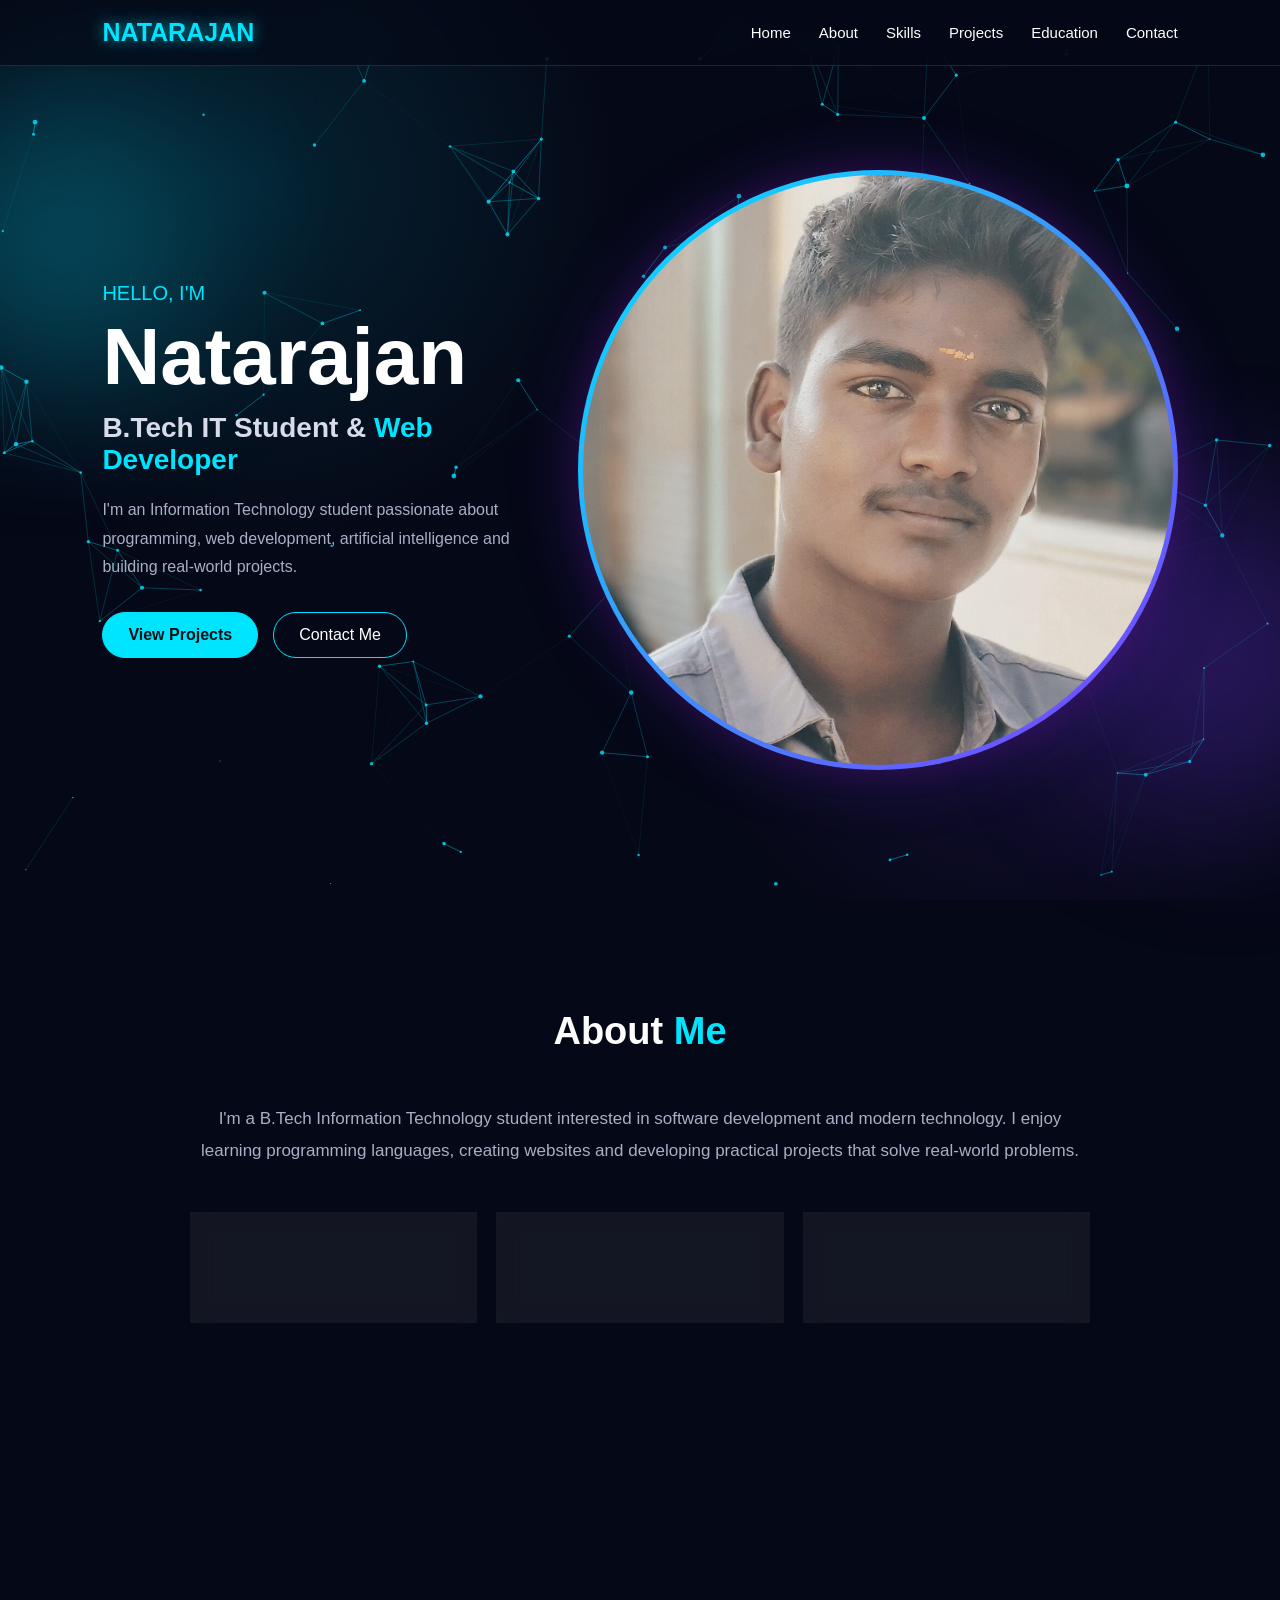
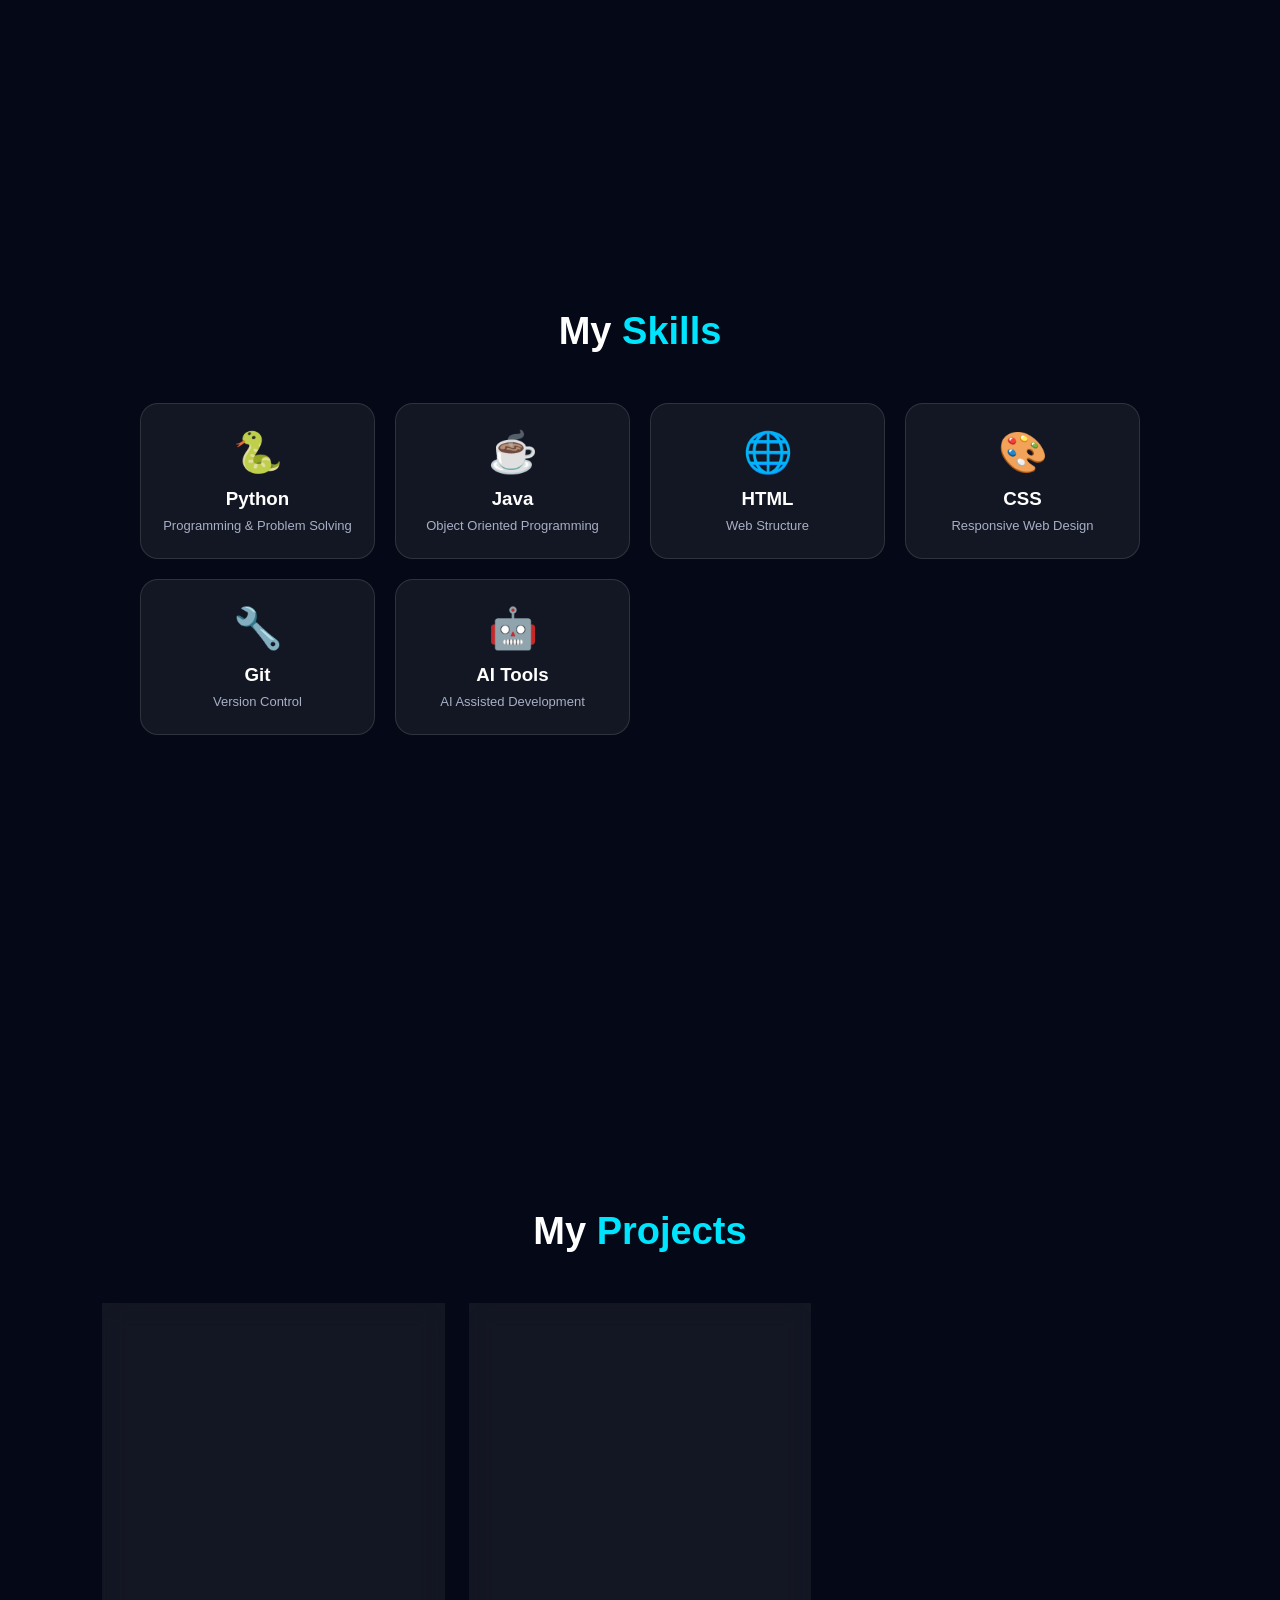
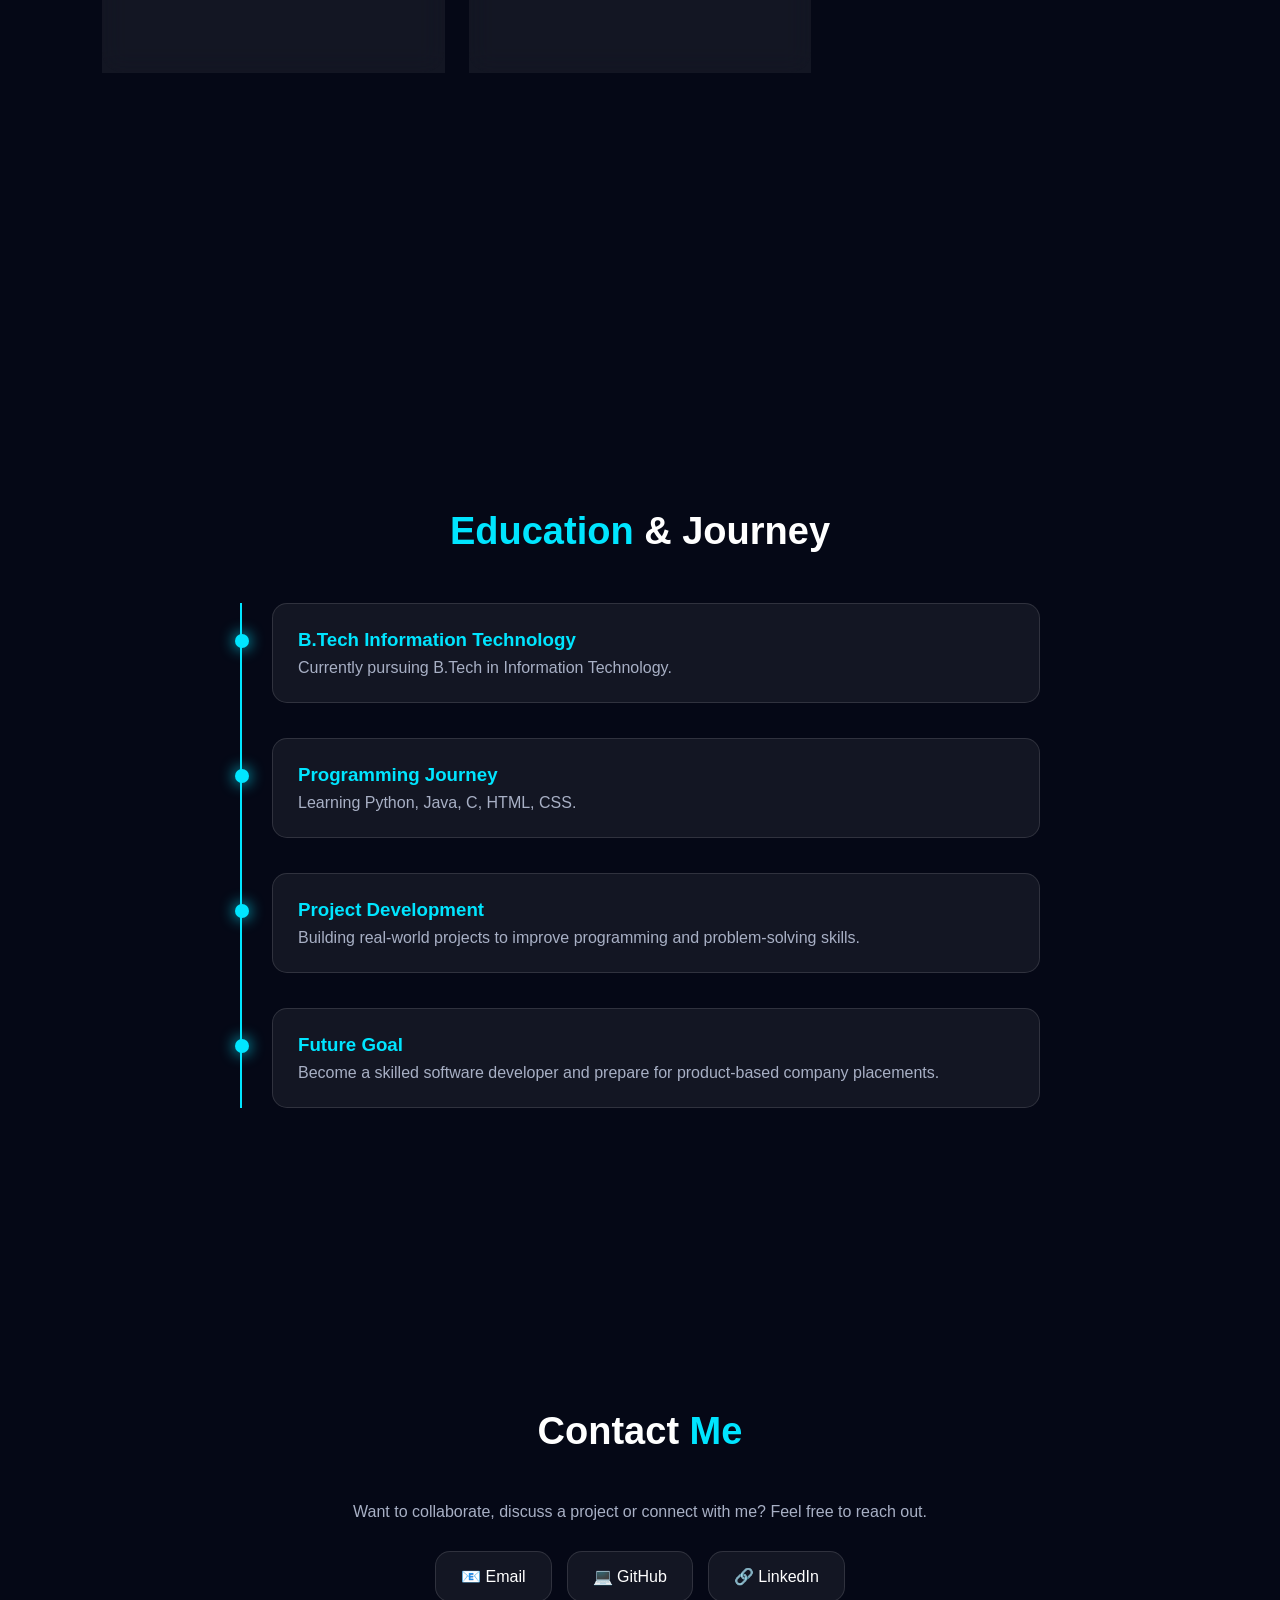
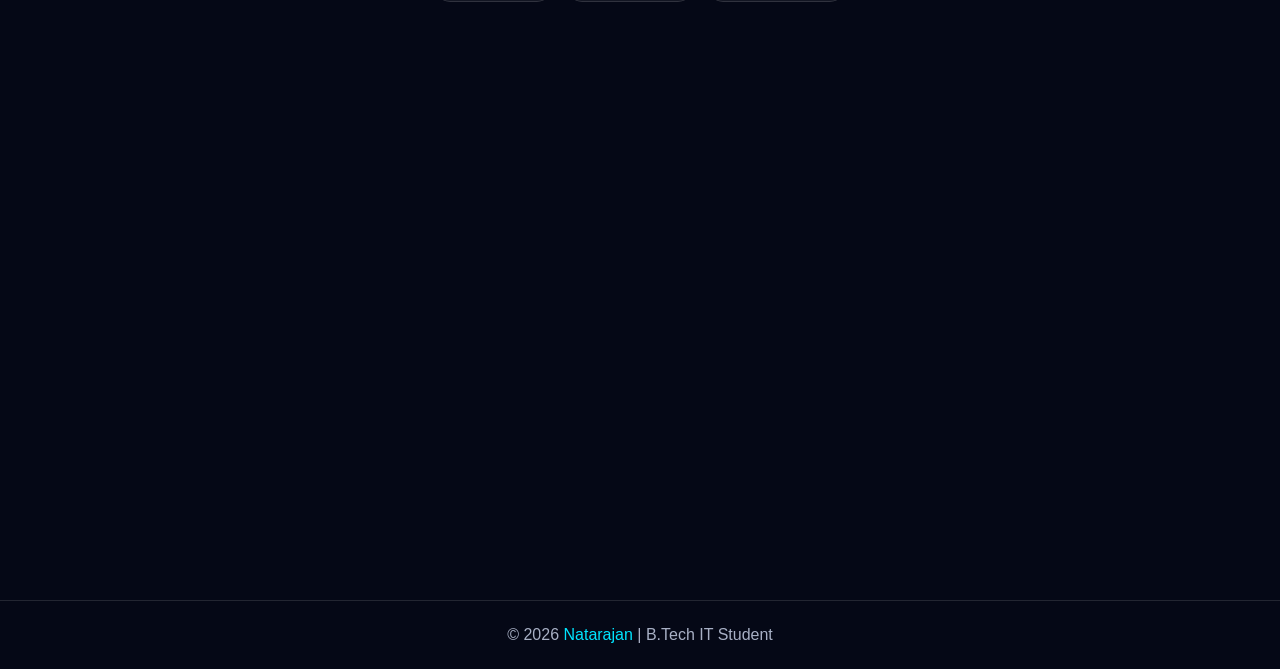
==== index.html @ f9a051a5 "hii" ====
<!DOCTYPE html>
<html lang="en">

<head>
    <meta charset="UTF-8">
    <meta name="viewport" content="width=device-width, initial-scale=1.0">

    <title>Natarajan.com</title>

    <link rel="stylesheet" href="style.css">
    <link rel="icon" href="a9a8f030-7fb7-4c16-b424-d0a91e90a7a4.png">
    
    <audio id="music" loop>
        <source src="jailer_flute_bgm.mp3" type="audio/mpeg">
    </audio>
</head>

<body>

    <!-- Animated Background -->
    <canvas id="particles"></canvas>

    <div class="orb orb1"></div>
    <div class="orb orb2"></div>

    <!-- ================= NAVBAR ================= -->

    <header>

        <nav>

            <div class="logo">
                NATARAJAN
            </div>

            <div class="menu-btn" id="menuBtn">
                ☰
            </div>

            <ul class="nav-links" id="navLinks">

                <li>
                    <a href="#home">Home</a>
                </li>

                <li>
                    <a href="#about">About</a>
                </li>

                <li>
                    <a href="#skills">Skills</a>
                </li>

                <li>
                    <a href="#projects">Projects</a>
                </li>

                <li>
                    <a href="#education">Education</a>
                </li>

                <li>
                    <a href="#contact">Contact</a>
                </li>

            </ul>

        </nav>

    </header>


    <!-- ================= HOME ================= -->

    <section id="home">

        <div class="hero">

            <div class="hero-text reveal">

                <p class="welcome">
                    HELLO, I'M
                </p>

                <h1>
                    Natarajan
                </h1>

                <h2>
                    B.Tech IT Student &
                    <span id="typing"></span>
                </h2>

                <p class="description">

                    I'm an Information Technology student passionate
                    about programming, web development, artificial
                    intelligence and building real-world projects.

                </p>

                <div class="buttons">

                    <a href="#projects" class="btn primary">
                        View Projects
                    </a>

                    <a href="#contact" class="btn">
                        Contact Me
                    </a>

                </div>

            </div>


            <!-- PROFILE -->

            <div class="profile-box reveal">

                <div class="profile">

                    <div class="profile-inner">

                        <img
                            src="IMG_20251004_205657.jpg.jpeg"
                            alt="Natarajan"
                        >

                    </div>

                </div>

            </div>

        </div>

    </section>


    <!-- ================= ABOUT ================= -->

    <section id="about">

        <h2 class="section-title reveal">
            About <span>Me</span>
        </h2>

        <div class="about reveal">

            <p>

                I'm a B.Tech Information Technology student interested
                in software development and modern technology. I enjoy
                learning programming languages, creating websites and
                developing practical projects that solve real-world
                problems.

            </p>


            <div class="stats">

                <div class="stat">

                    <h3>5+</h3>

                    <p>
                        Projects & Ideas
                    </p>

                </div>


                <div class="stat">

                    <h3>5+</h3>

                    <p>
                        Technologies
                    </p>

                </div>


                <div class="stat">

                    <h3>∞</h3>

                    <p>
                        Learning Mindset
                    </p>

                </div>

            </div>

        </div>

    </section>


    <!-- ================= SKILLS ================= -->

    <section id="skills">

        <h2 class="section-title reveal">
            My <span>Skills</span>
        </h2>


        <div class="skills-grid">


            <div class="skill reveal">

                <div class="skill-icon">
                    🐍
                </div>

                <h3>
                    Python
                </h3>

                <p>
                    Programming & Problem Solving
                </p>

            </div>


            <div class="skill reveal">

                <div class="skill-icon">
                    ☕
                </div>

                <h3>
                    Java
                </h3>

                <p>
                    Object Oriented Programming
                </p>

            </div>


            <div class="skill reveal">

                <div class="skill-icon">
                    🌐
                </div>

                <h3>
                    HTML
                </h3>

                <p>
                    Web Structure
                </p>

            </div>


            <div class="skill reveal">

                <div class="skill-icon">
                    🎨
                </div>

                <h3>
                    CSS
                </h3>

                <p>
                    Responsive Web Design
                </p>

            </div>

<!--
            <div class="skill reveal">

                <div class="skill-icon">
                    ⚡
                </div>

                <h3>
                    JavaScript
                </h3>

                <p>
                    Interactive Websites
                </p>

            </div>


            <div class="skill reveal">

                <div class="skill-icon">
                    🗄️
                </div>

                <h3>
                    SQL
                </h3>

                <p>
                    Database Management
                </p>

            </div>

        -->
            <div class="skill reveal">

                <div class="skill-icon">
                    🔧
                </div>

                <h3>
                    Git
                </h3>

                <p>
                    Version Control
                </p>

            </div>


            <div class="skill reveal">

                <div class="skill-icon">
                    🤖
                </div>

                <h3>
                    AI Tools
                </h3>

                <p>
                    AI Assisted Development
                </p>

            </div>

        </div>

    </section>


    <!-- ================= PROJECTS ================= -->

    <section id="projects">

        <h2 class="section-title reveal">
            My <span>Projects</span>
        </h2>


        <div class="projects-grid">


            <div class="project reveal">

                <div class="project-img">
                    💰
                </div>

                <h3>
                    Student Expense Tracker
                </h3>

                <p>

                    A web application that helps students record,
                    manage and analyze their daily expenses.

                </p>

                <a href="https://natarajan211.github.io/studentexpance/">
                    View Project →
                </a>

            </div>


            <div class="project reveal">

                <div class="project-img">
                    🧭
                </div>

                <h3>
                    Career Roadmap Generator
                </h3>

                <p>

                    A career guidance website that provides students
                    with learning paths and technology roadmaps.

                </p>

                <a href="https://natarajan211.github.io/roadmap/">
                    View Project →
                </a>

            </div>


            <!--
            <div class="project reveal">

                <div class="project-img">
                    🌐
                </div>

                <h3>
                    Personal Portfolio
                </h3>

                <p>

                    A modern responsive portfolio website showcasing
                    skills, projects and achievements.

                </p>

                <a href="#">
                    View Project →
                </a>

            </div>

-->
<!--
            <div class="project reveal">

                <div class="project-img">
                    🤖
                </div>

                <h3>
                    AI Learning Assistant
                </h3>

                <p>

                    An educational assistant concept designed to help
                    students learn programming.

                </p>

                <a href="#">
                    View Project →
                </a>

            </div>

-->
<!--
            <div class="project reveal">

                <div class="project-img">
                    🎮
                </div>

                <h3>
                    Mini Game Hub
                </h3>

                <p>

                    A browser-based collection of simple games created
                    using HTML, CSS and JavaScript.

                </p>

                <a href="#">
                    View Project →
                </a>

            </div>
        -->
            <!--

            <div class="project reveal">

                <div class="project-img">
                    📊
                </div>

                <h3>
                    Data Dashboard
                </h3>

                <p>

                    An interactive dashboard for displaying useful
                    information through cards and charts.

                </p>

                <a href="#">
                    View Project →
                </a>

            </div>

        </div>
    -->
    </section>


    <!-- ================= EDUCATION ================= -->

    <section id="education">

        <h2 class="section-title reveal">
            <span>Education</span> & Journey
        </h2>


        <div class="timeline">


            <div class="timeline-item reveal">

                <h3>
                    B.Tech Information Technology
                </h3>

                <p>
                    Currently pursuing B.Tech in Information Technology.
                </p>

            </div>


            <div class="timeline-item reveal">

                <h3>
                    Programming Journey
                </h3>

                <p>

                    Learning Python, Java, C, HTML, CSS.

                </p>

            </div>


            <div class="timeline-item reveal">

                <h3>
                    Project Development
                </h3>

                <p>

                    Building real-world projects to improve
                    programming and problem-solving skills.

                </p>

            </div>


            <div class="timeline-item reveal">

                <h3>
                    Future Goal
                </h3>

                <p>

                    Become a skilled software developer and prepare
                    for product-based company placements.

                </p>

            </div>

        </div>

    </section>


    <!-- ================= CONTACT ================= -->

    <section id="contact">

        <h2 class="section-title reveal">
            Contact <span>Me</span>
        </h2>


        <div class="contact-container reveal">

            <p>

                Want to collaborate, discuss a project or connect
                with me? Feel free to reach out.

            </p>


            <div class="contact-links">

                <a
                    class="contact-link"
                    href="mailto:natarajanamsavalli318@gmail.com">

                    📧 Email

                </a>


                <a
                    class="contact-link"
                    href="https://github.com/natarajan211/natarajan211.github.io"
                    target="_blank">

                    💻 GitHub

                </a>


                <a
                    class="contact-link"
                    href="https://www.linkedin.com/in/natarajan-natarajan-3964413aa/"
                    target="_blank">

                    🔗 LinkedIn

                </a>
            </div>

        </div>

    </section>


    <!-- ================= FOOTER ================= -->

    <footer>

        © 2026
        <span>Natarajan</span>
        | B.Tech IT Student

    </footer>


    <script src="sccript.js"></script>

</body>

</html>
---- style.css ----
/* =========================================
   RESET
========================================= */

* {
    margin: 0;
    padding: 0;
    box-sizing: border-box;
    scroll-behavior: smooth;
}


:root {

    --bg: #050816;

    --card: rgba(255, 255, 255, 0.06);

    --text: #ffffff;

    --muted: #a8b0c5;

    --primary: #00e5ff;

    --secondary: #7c3cff;

    --border: rgba(255, 255, 255, 0.12);

}


/* =========================================
   BODY
========================================= */

body {

    font-family: Arial, Helvetica, sans-serif;

    background: var(--bg);

    color: var(--text);

    overflow-x: hidden;

}


/* =========================================
   ANIMATED PARTICLE BACKGROUND
========================================= */

#particles {

    position: fixed;

    inset: 0;

    width: 100%;

    height: 100%;

    z-index: -3;

    background:

        radial-gradient(
            circle at 20% 20%,
            rgba(0, 229, 255, 0.12),
            transparent 30%
        ),

        radial-gradient(
            circle at 80% 70%,
            rgba(124, 60, 255, 0.15),
            transparent 30%
        ),

        #050816;

}


/* =========================================
   GLOWING ORBS
========================================= */

.orb {

    position: fixed;

    width: 300px;

    height: 300px;

    border-radius: 50%;

    filter: blur(80px);

    opacity: 0.25;

    z-index: -2;

    animation: float 8s ease-in-out infinite alternate;

}


.orb1 {

    background: #00e5ff;

    top: 10%;

    left: -100px;

}


.orb2 {

    background: #7c3cff;

    right: -100px;

    bottom: 10%;

    animation-delay: 2s;

}


@keyframes float {

    from {

        transform:
            translate(0, 0)
            scale(1);

    }

    to {

        transform:
            translate(80px, 50px)
            scale(1.2);

    }

}


/* =========================================
   HEADER
========================================= */

header {

    position: fixed;

    top: 0;

    left: 0;

    width: 100%;

    z-index: 1000;

    padding: 18px 8%;

    backdrop-filter: blur(15px);

    background: rgba(5, 8, 22, 0.65);

    border-bottom: 1px solid var(--border);

}


nav {

    display: flex;

    justify-content: space-between;

    align-items: center;

}


.logo {

    font-size: 25px;

    font-weight: bold;

    color: var(--primary);

    text-shadow:
        0 0 15px
        rgba(0, 229, 255, 0.7);

}


.nav-links {

    display: flex;

    gap: 28px;

    list-style: none;

}


.nav-links a {

    color: white;

    text-decoration: none;

    font-size: 15px;

    transition: 0.3s;

}


.nav-links a:hover {

    color: var(--primary);

}


.menu-btn {

    display: none;

    font-size: 28px;

    cursor: pointer;

}


/* =========================================
   SECTIONS
========================================= */

section {

    min-height: 100vh;

    padding: 110px 8% 70px;

}


.section-title {

    text-align: center;

    font-size: 38px;

    margin-bottom: 50px;

}


.section-title span {

    color: var(--primary);

}


/* =========================================
   HERO
========================================= */

#home {

    display: flex;

    justify-content: center;

    align-items: center;

}


.hero {

    display: grid;

    grid-template-columns: 1.2fr 0.8fr;

    align-items: center;

    gap: 50px;

    width: 100%;

    max-width: 1200px;

}


.welcome {

    color: var(--primary);

    font-size: 20px;

    margin-bottom: 12px;

}


.hero-text h1 {

    font-size: clamp(45px, 7vw, 80px);

    line-height: 1;

    margin-bottom: 15px;

}


.hero-text h2 {

    font-size: 28px;

    color: #d7dbea;

    margin-bottom: 20px;

}


.hero-text h2 span {

    color: var(--primary);

}


.description {

    color: var(--muted);

    line-height: 1.8;

    max-width: 650px;

    margin-bottom: 30px;

}


/* =========================================
   BUTTONS
========================================= */

.buttons {

    display: flex;

    gap: 15px;

    flex-wrap: wrap;

}


.btn {

    display: inline-block;

    padding: 13px 25px;

    border-radius: 30px;

    text-decoration: none;

    color: white;

    border: 1px solid var(--primary);

    transition: 0.3s;

}


.btn.primary {

    background: var(--primary);

    color: #001014;

    font-weight: bold;

}


.btn:hover {

    transform: translateY(-4px);

    box-shadow:
        0 0 25px
        rgba(0, 229, 255, 0.4);

}


/* =========================================
   PROFILE
========================================= */

.profile-box {

    display: flex;

    justify-content: center;

}


.profile {

    width: 600px;

    height: 600px;

    border-radius: 80%;

    padding: 5px;

    background:
        linear-gradient(
            135deg,
            var(--primary),
            var(--secondary)
        );

    box-shadow:
        0 0 30px
        rgba(94, 7, 105, 0.3),

        0 0 70px
        rgba(124, 60, 255, 0.25);

    animation:
        profileFloat
        2s ease-in-out infinite;

}


.profile-inner {

    width: 100%;

    height: 100%;

    border-radius: 50%;

    background: #0b1025;

    overflow: hidden;

}


.profile-inner img {

    width: 100%;

    height: 100%;

    object-fit: cover;

}


@keyframes profileFloat {

    50% {

        transform:
            translateY(-15px);

    }

}


/* =========================================
   ABOUT
========================================= */

.about {

    max-width: 900px;

    margin: auto;

    text-align: center;

}


.about > p {

    color: var(--muted);

    line-height: 1.9;

    font-size: 17px;

}


.stats {

    margin-top: 45px;

    display: grid;

    grid-template-columns:
        repeat(3, 1fr);

    gap: 20px;

}


.stat {

    padding: 25px;

    background: var(--card);

    border: 1px solid var(--border);

    border-radius: 18px;

    backdrop-filter: blur(12px);

}


.stat h3 {

    color: var(--primary);

    font-size: 30px;

}


.stat p {

    color: var(--muted);

    font-size: 14px;

    margin-top: 8px;

}


/* =========================================
   SKILLS
========================================= */

.skills-grid {

    max-width: 1000px;

    margin: auto;

    display: grid;

    grid-template-columns:
        repeat(4, 1fr);

    gap: 20px;

}


.skill {

    padding: 25px 15px;

    text-align: center;

    background: var(--card);

    border: 1px solid var(--border);

    border-radius: 18px;

    transition: 0.3s;

}


.skill:hover {

    transform:
        translateY(-8px);

    border-color:
        var(--primary);

    box-shadow:
        0 0 25px
        rgba(0, 229, 255, 0.15);

}


.skill-icon {

    font-size: 40px;

    margin-bottom: 12px;

}


.skill h3 {

    margin-bottom: 8px;

}


.skill p {

    color: var(--muted);

    font-size: 13px;

}


/* =========================================
   PROJECTS
========================================= */

.projects-grid {

    max-width: 1100px;

    margin: auto;

    display: grid;

    grid-template-columns:
        repeat(3, 1fr);

    gap: 25px;

}


.project {

    background: var(--card);

    border: 1px solid var(--border);

    border-radius: 20px;

    padding: 25px;

    transition: 0.3s;

    backdrop-filter: blur(12px);

}


.project:hover {

    transform:
        translateY(-10px);

    border-color:
        var(--primary);

}


.project-img {

    height: 160px;

    border-radius: 14px;

    background:
        linear-gradient(
            135deg,
            rgba(0, 229, 255, 0.2),
            rgba(124, 60, 255, 0.3)
        );

    display: flex;

    justify-content: center;

    align-items: center;

    font-size: 55px;

    margin-bottom: 20px;

}


.project h3 {

    margin-bottom: 12px;

}


.project p {

    color: var(--muted);

    line-height: 1.6;

    font-size: 14px;

    margin-bottom: 18px;

}


.project a {

    color: var(--primary);

    text-decoration: none;

}


/* =========================================
   EDUCATION
========================================= */

.timeline {

    max-width: 800px;

    margin: auto;

    border-left:
        2px solid
        var(--primary);

    padding-left: 30px;

}


.timeline-item {

    margin-bottom: 35px;

    position: relative;

    padding: 25px;

    background: var(--card);

    border-radius: 15px;

    border: 1px solid var(--border);

}


.timeline-item::before {

    content: "";

    width: 14px;

    height: 14px;

    border-radius: 50%;

    background: var(--primary);

    position: absolute;

    left: -38px;

    top: 30px;

    box-shadow:
        0 0 15px
        var(--primary);

}


.timeline-item h3 {

    color: var(--primary);

}


.timeline-item p {

    color: var(--muted);

    margin-top: 8px;

}


/* =========================================
   CONTACT
========================================= */

.contact-container {

    max-width: 900px;

    margin: auto;

    text-align: center;

}


.contact-container > p {

    color: var(--muted);

    margin-bottom: 30px;

}


.contact-links {

    display: flex;

    justify-content: center;

    flex-wrap: wrap;

    gap: 15px;

}


.contact-link {

    padding: 15px 25px;

    border: 1px solid var(--border);

    border-radius: 15px;

    color: white;

    text-decoration: none;

    background: var(--card);

    transition: 0.3s;

}


.contact-link:hover {

    border-color:
        var(--primary);

    transform:
        translateY(-5px);

}


/* =========================================
   FOOTER
========================================= */

footer {

    text-align: center;

    padding: 25px;

    color: var(--muted);

    border-top:
        1px solid
        var(--border);

}


footer span {

    color: var(--primary);

}


/* =========================================
   SCROLL REVEAL
========================================= */

.reveal {

    opacity: 0;

    transform:
        translateY(40px);

    transition:
        0.8s ease;

}


.reveal.active {

    opacity: 1;

    transform:
        translateY(0);

}


/* =========================================
   MOBILE
========================================= */

@media (max-width: 900px) {

    .hero {

        grid-template-columns: 1fr;

        text-align: center;

    }


    .description {

        margin-left: auto;

        margin-right: auto;

    }


    .buttons {

        justify-content: center;

    }


    .profile-box {

        order: -1;

    }


    .skills-grid {

        grid-template-columns:
            repeat(2, 1fr);

    }


    .projects-grid {

        grid-template-columns:
            repeat(2, 1fr);

    }

}


@media (max-width: 650px) {

    header {

        padding:
            15px 6%;

    }


    .menu-btn {

        display: block;

    }


    .nav-links {

        position: absolute;

        top: 70px;

        left: 0;

        width: 100%;

        background:
            rgba(5, 8, 22, 0.95);

        flex-direction: column;

        align-items: center;

        padding: 25px;

        display: none;

    }


    .nav-links.show {

        display: flex;

    }


    section {

        padding-left: 6%;

        padding-right: 6%;

    }


    .stats {

        grid-template-columns: 1fr;

    }


    .skills-grid,
    .projects-grid {

        grid-template-columns: 1fr;

    }


    .profile {

        width: 230px;

        height: 230px;

    }


    .section-title {

        font-size: 30px;

    }

}
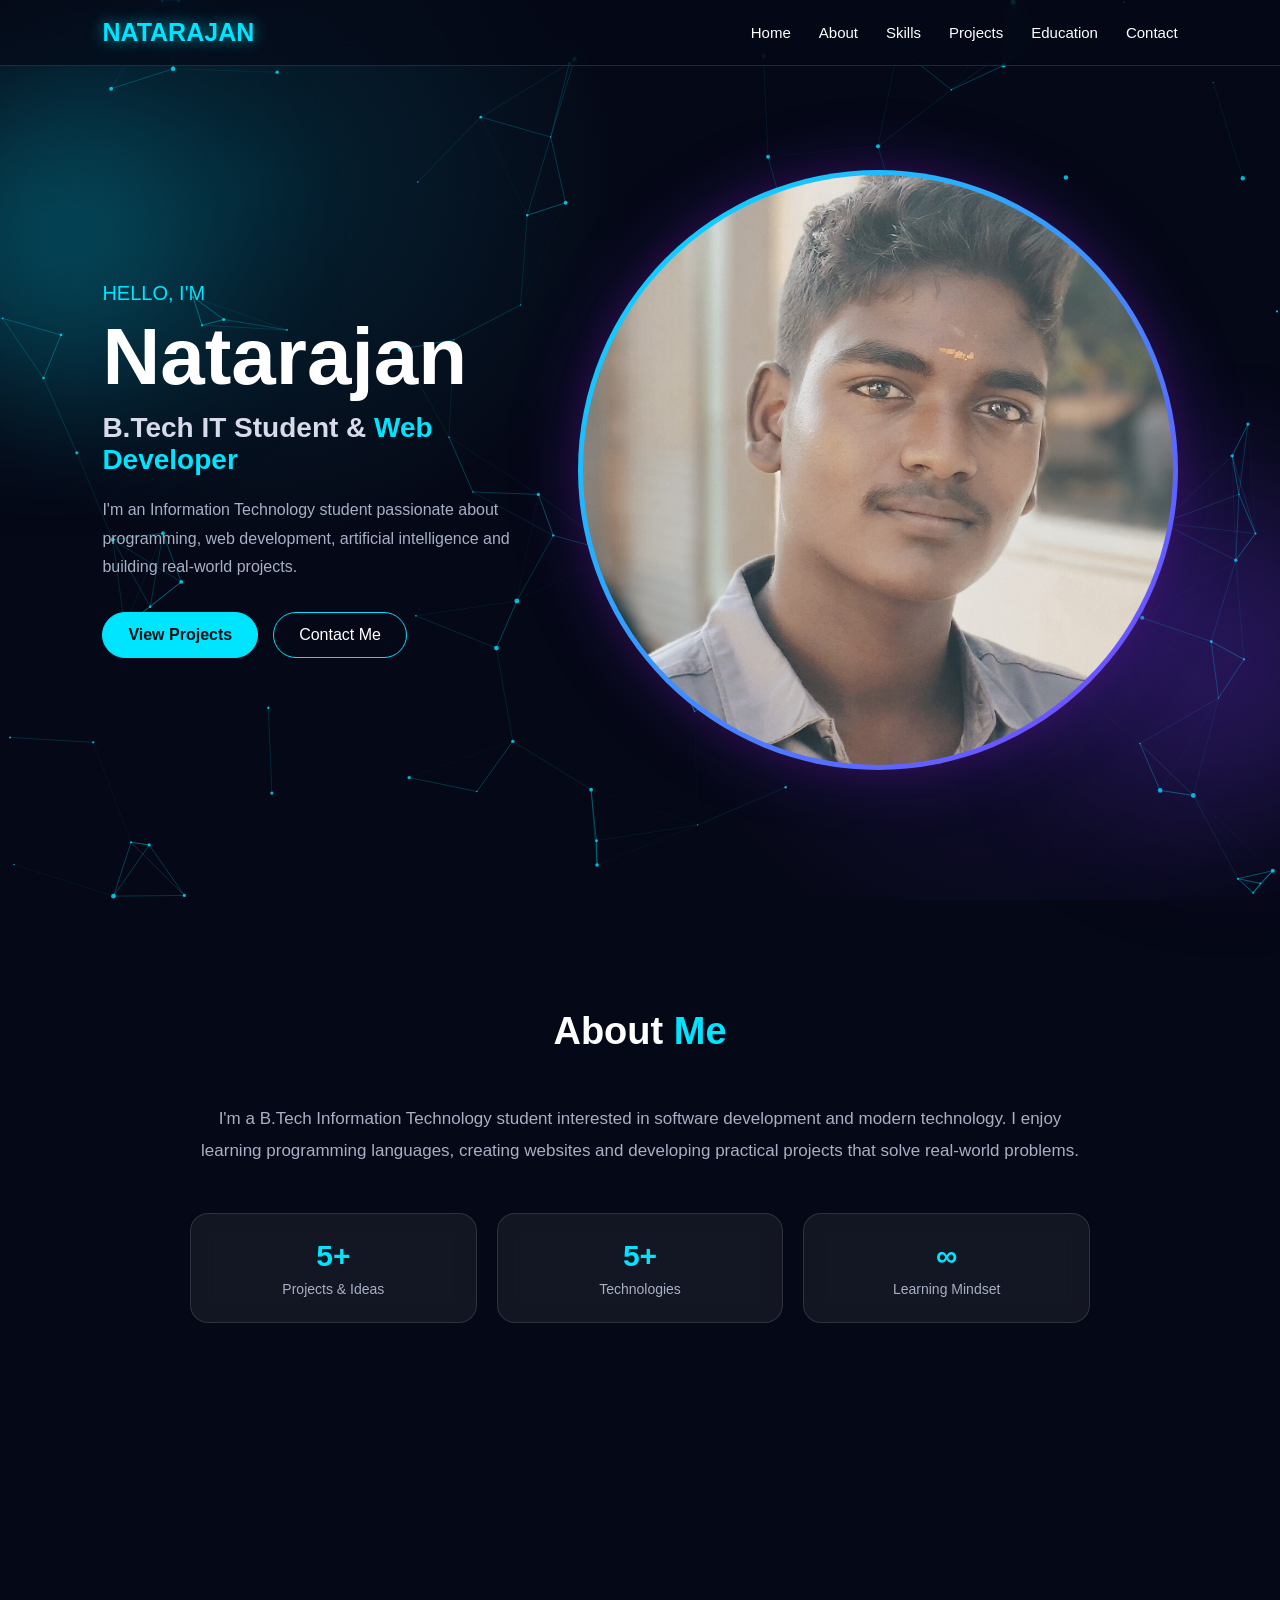
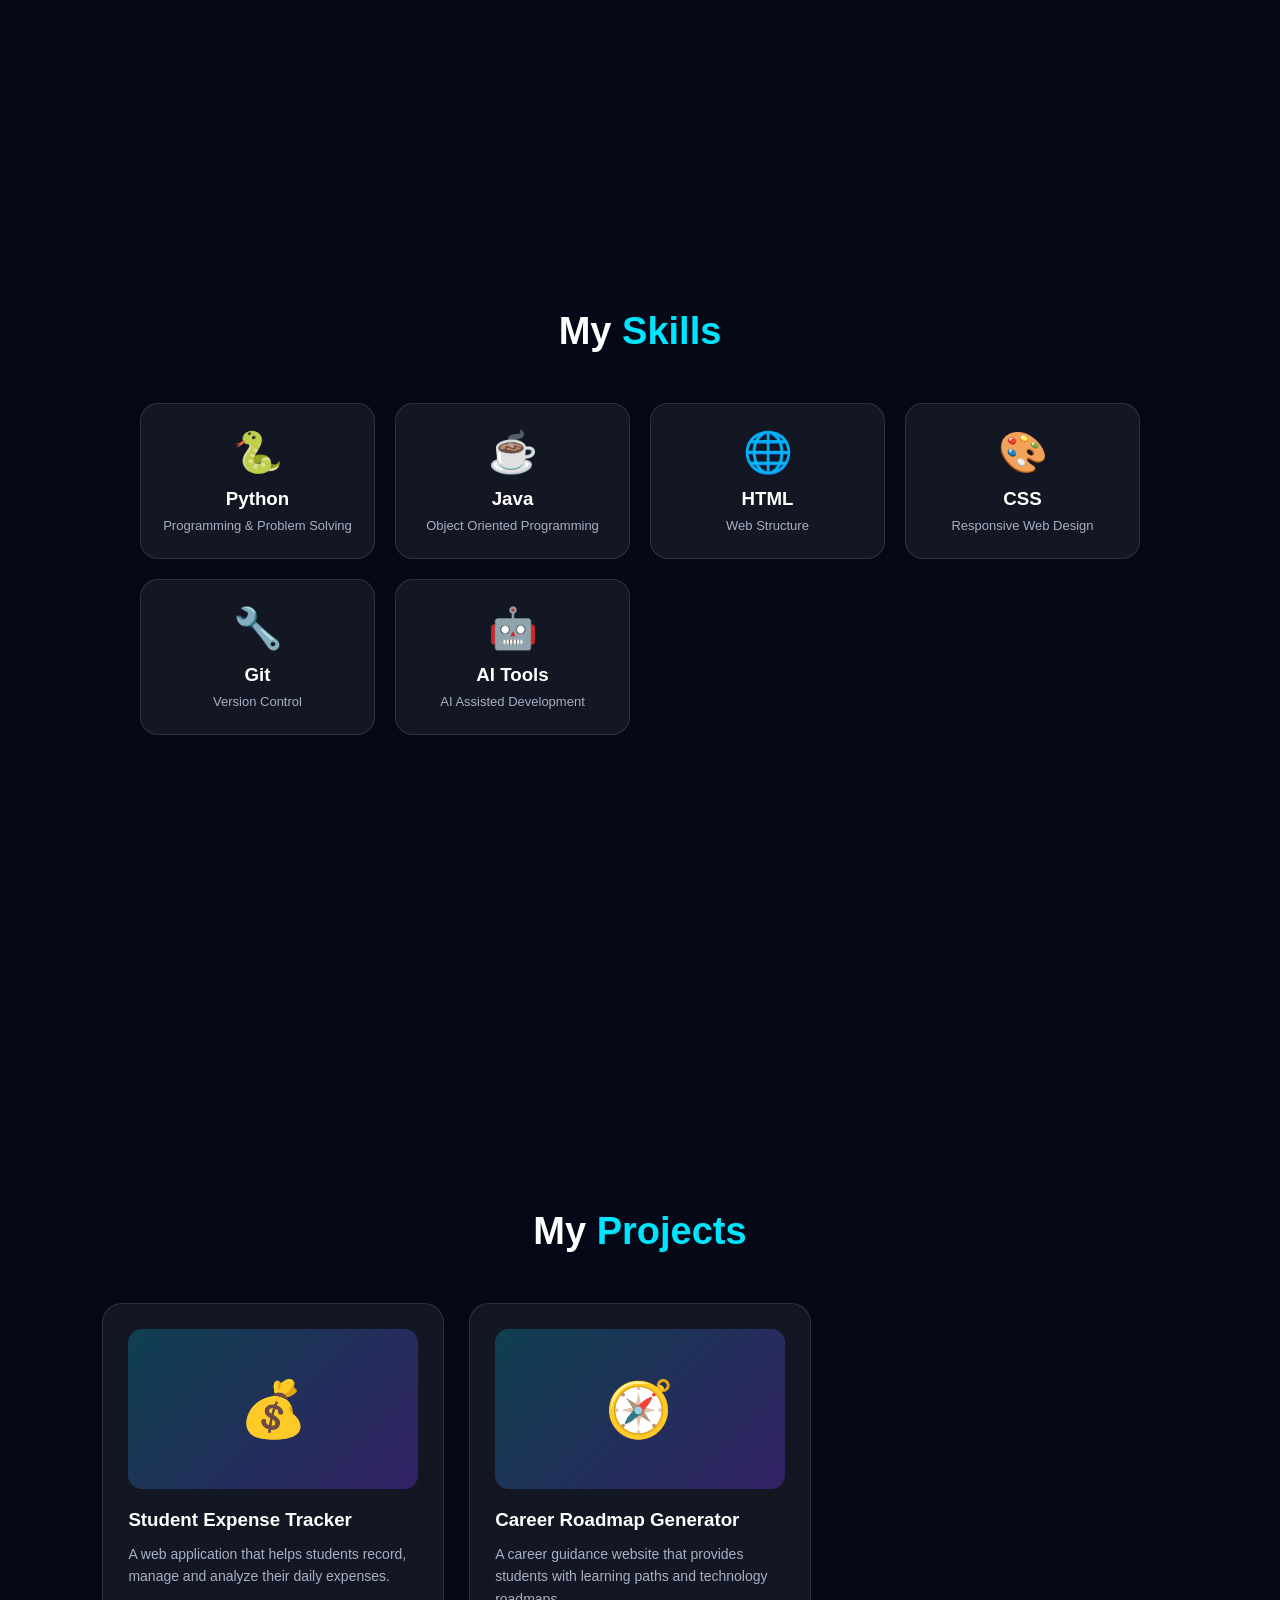
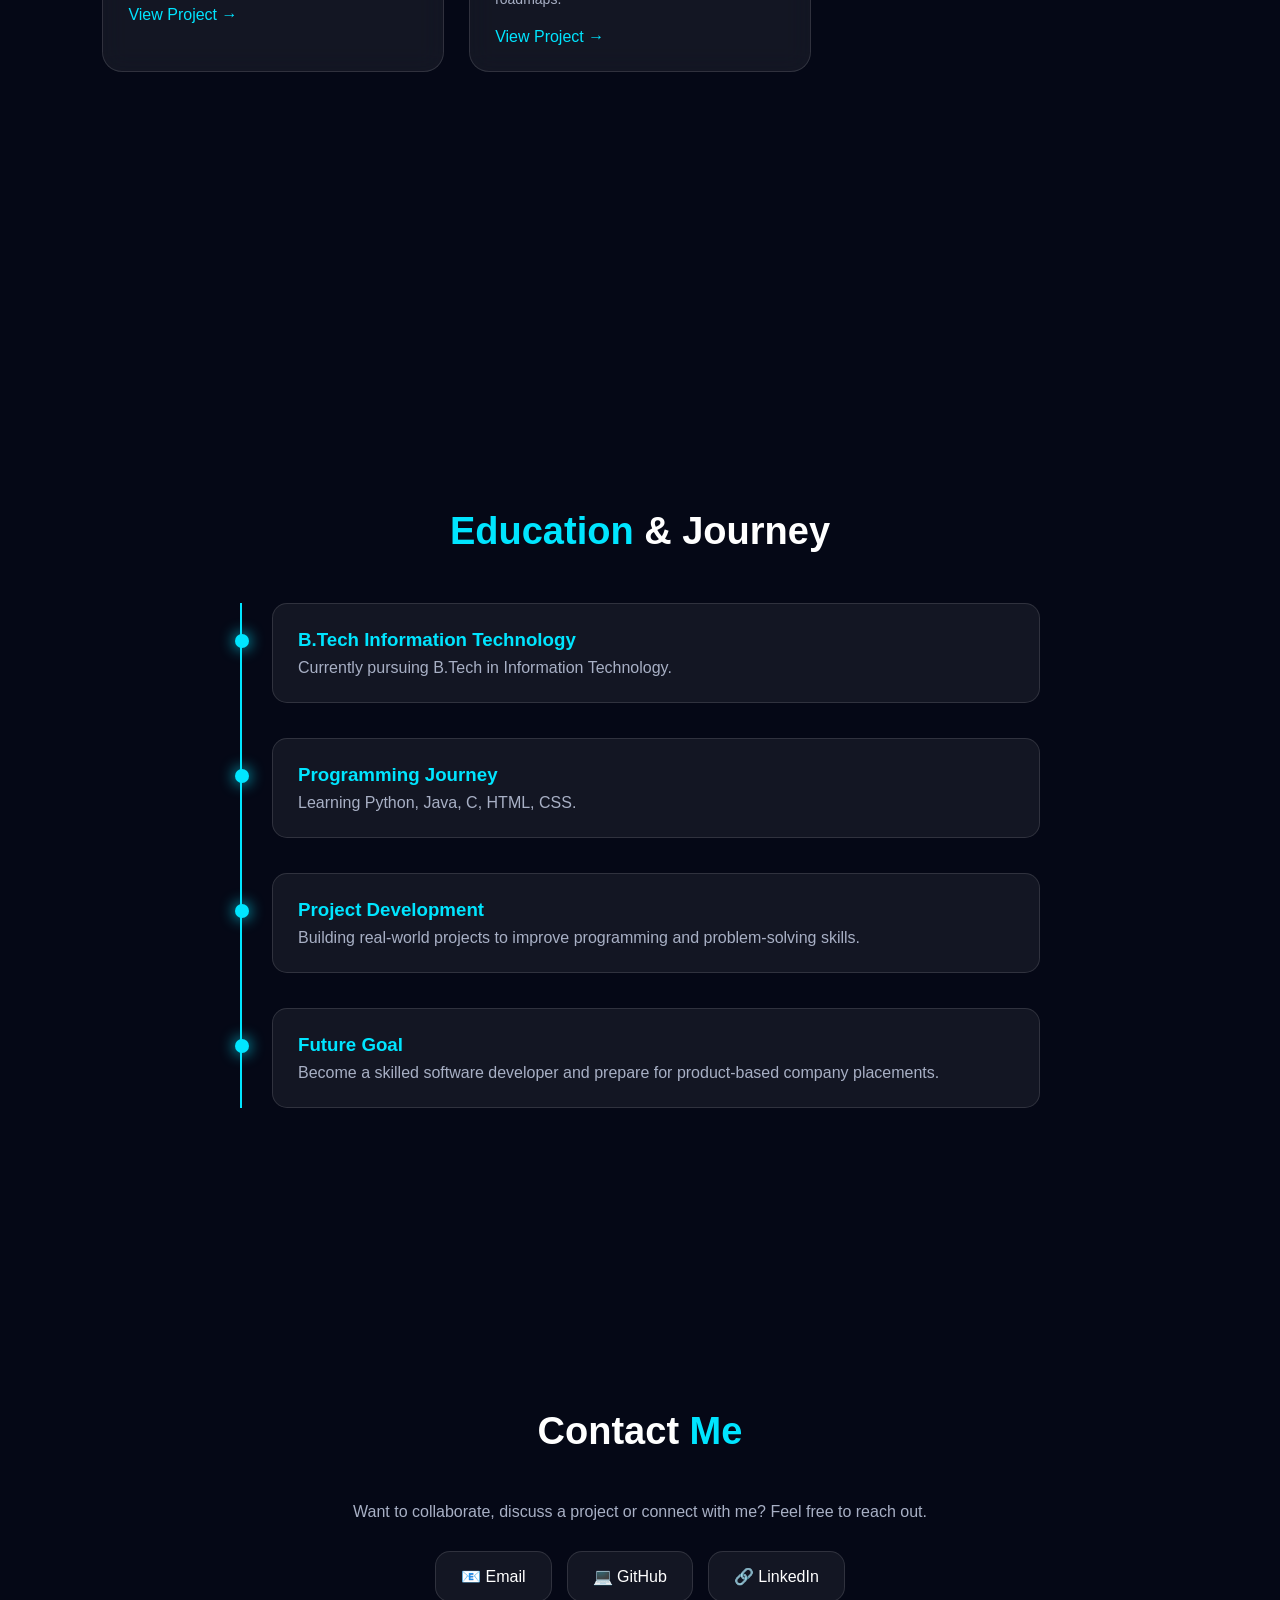
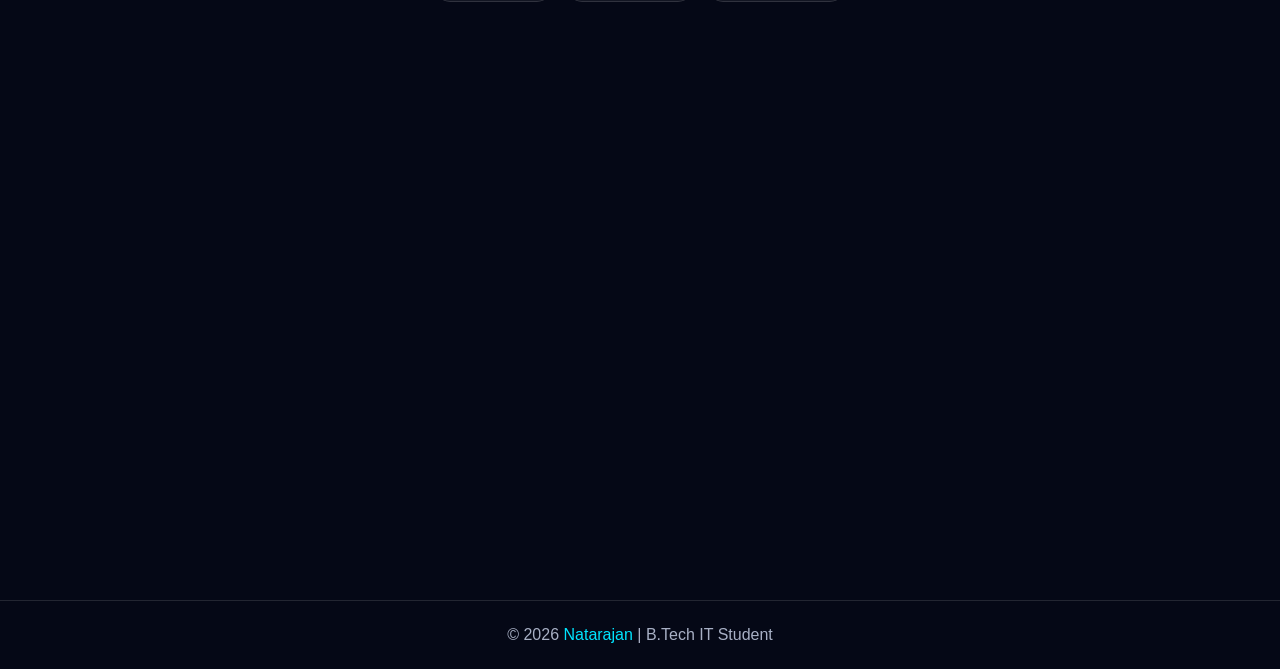
==== commit 7a604dc8: "hii" ====
--- a/index.html
+++ b/index.html
@@ -10,9 +10,9 @@
     <link rel="stylesheet" href="style.css">
     <link rel="icon" href="a9a8f030-7fb7-4c16-b424-d0a91e90a7a4.png">
     
-    <audio id="music" loop>
+    <!--<audio id="music" loop>>
         <source src="jailer_flute_bgm.mp3" type="audio/mpeg">
-    </audio>
+    </audio>-->
 </head>
 
 <body>
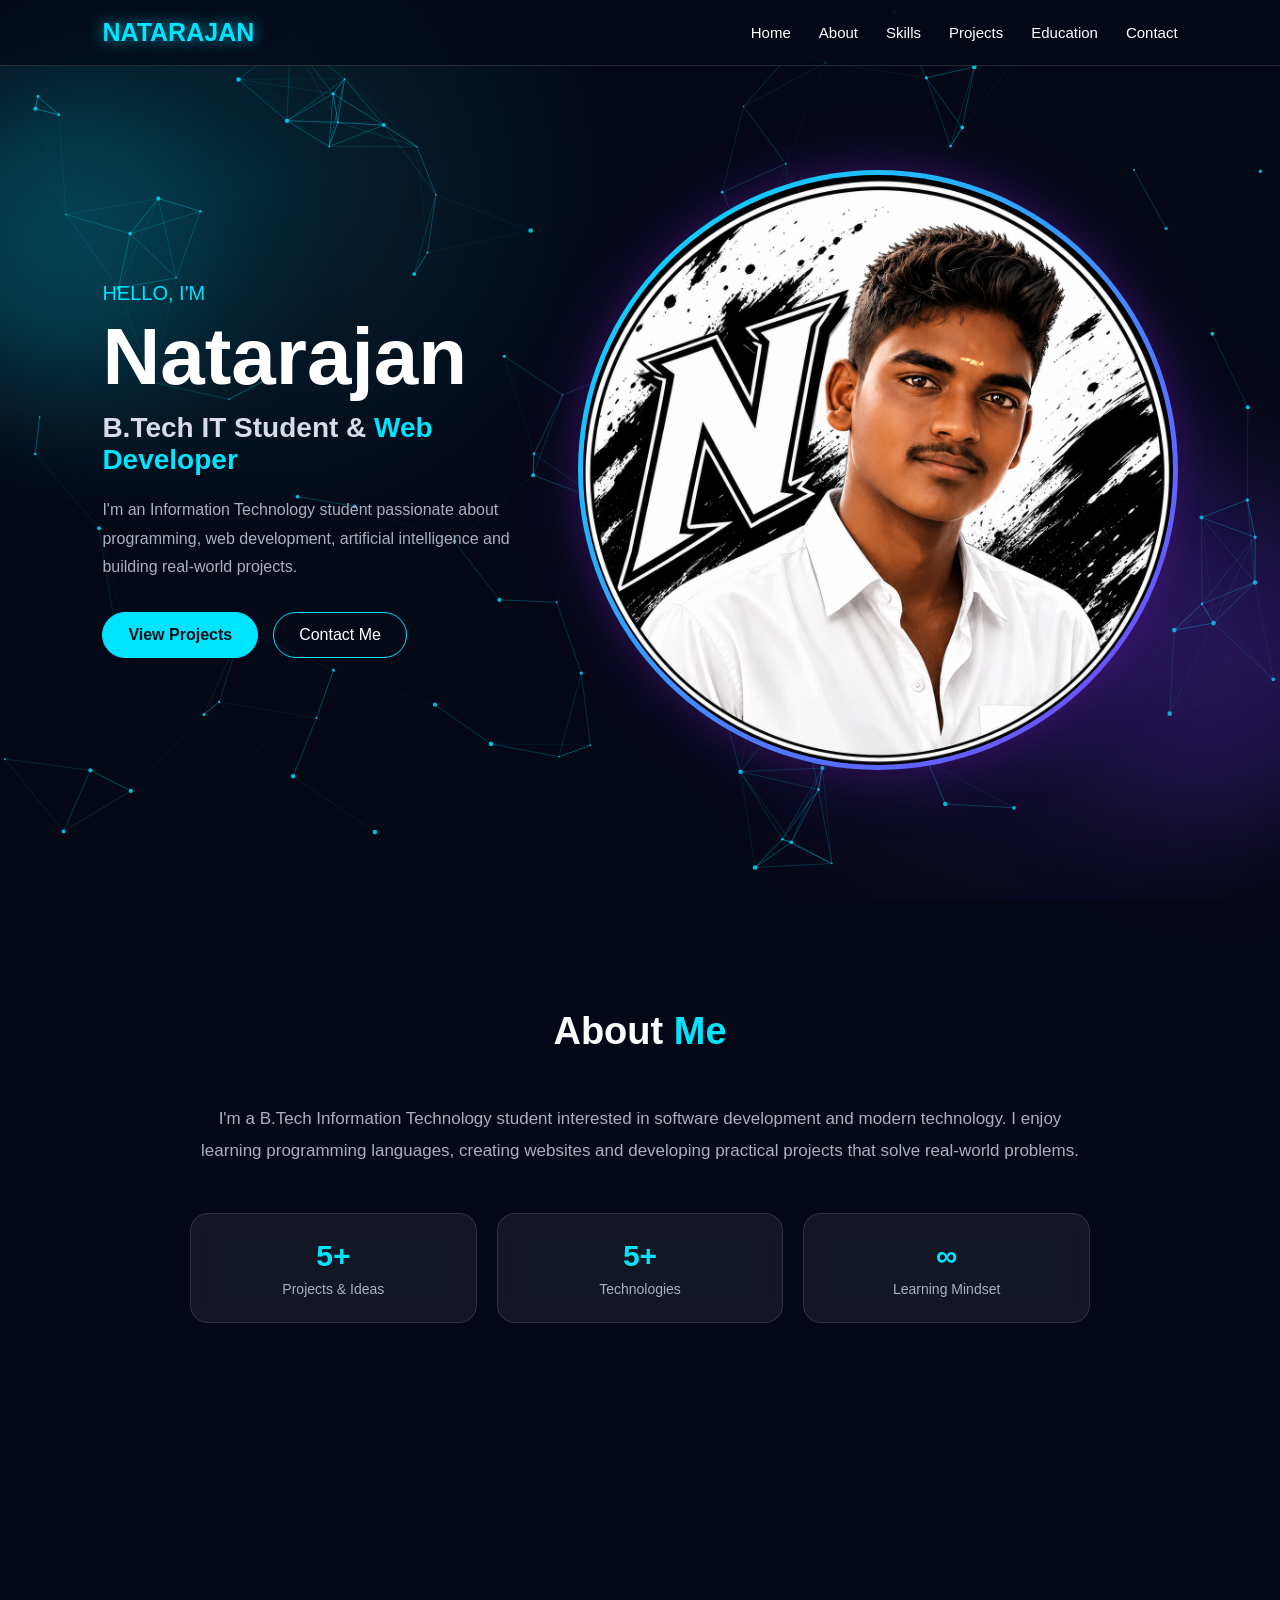
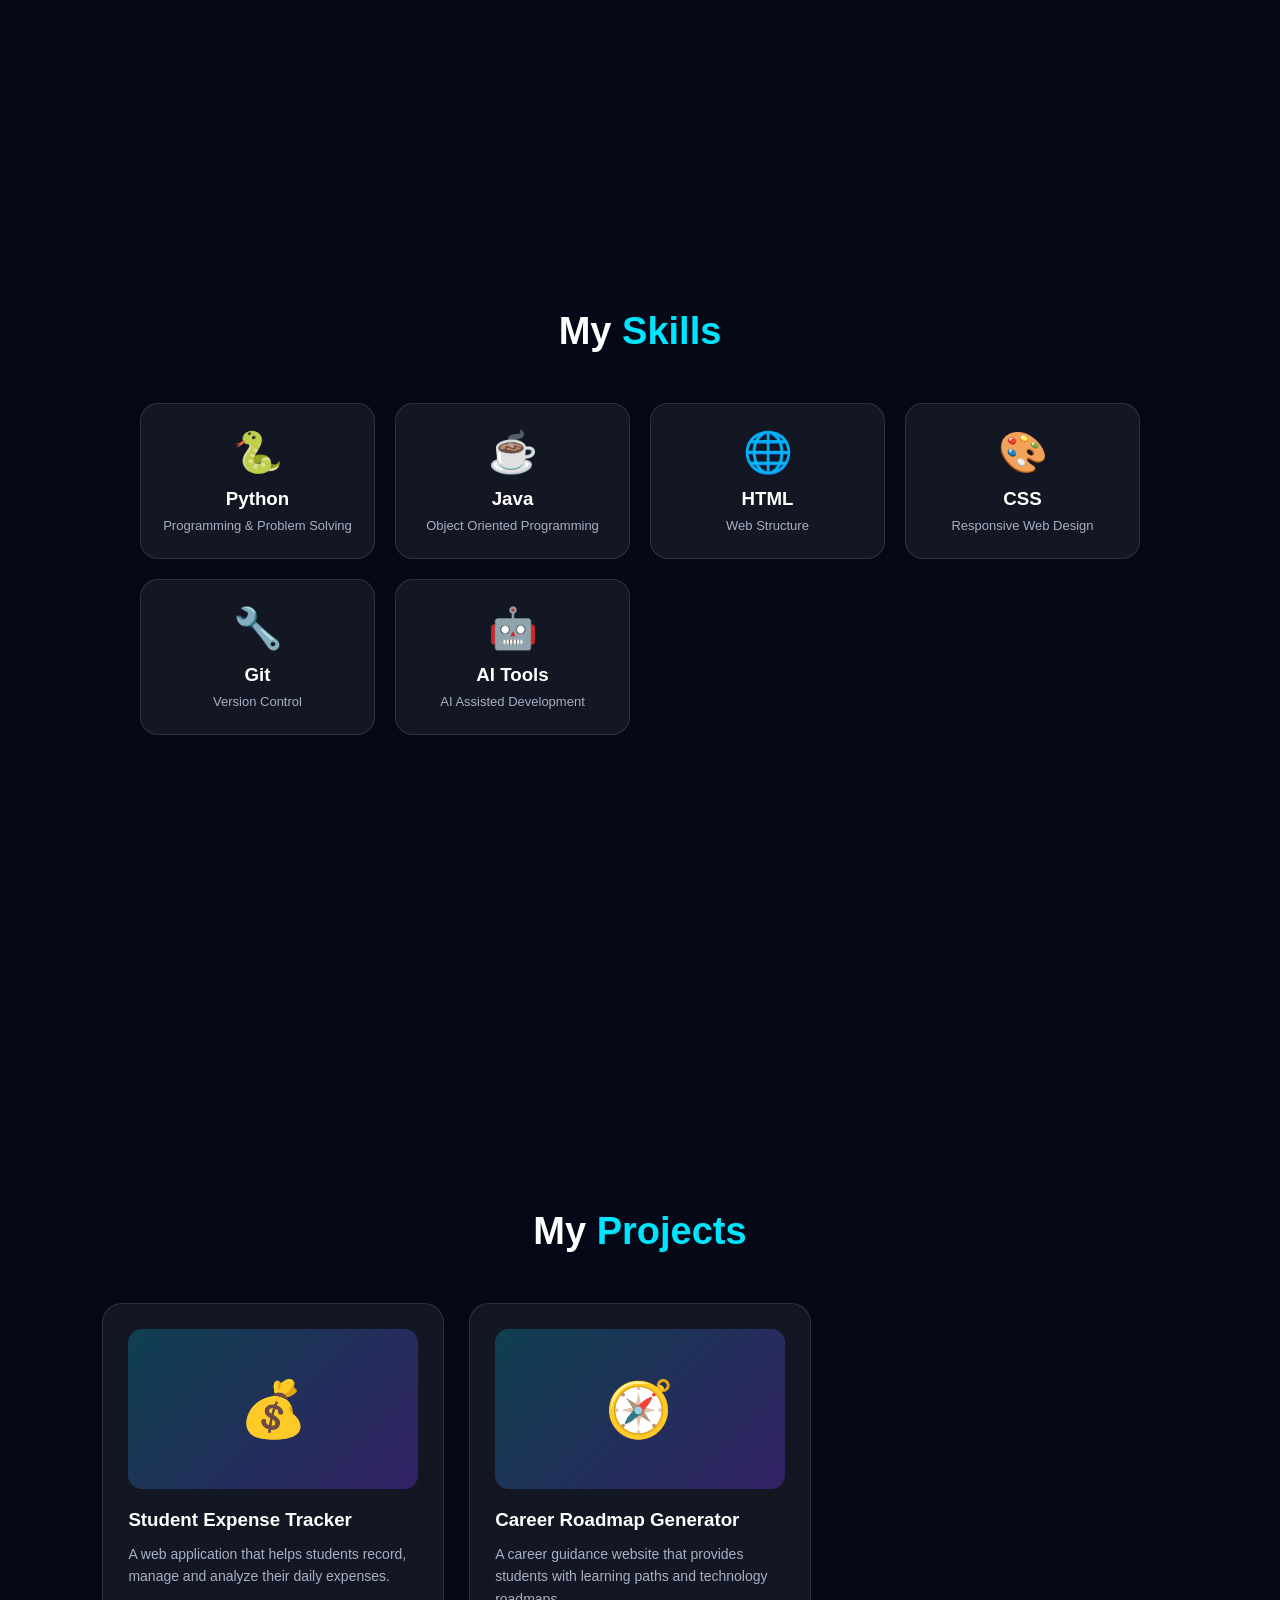
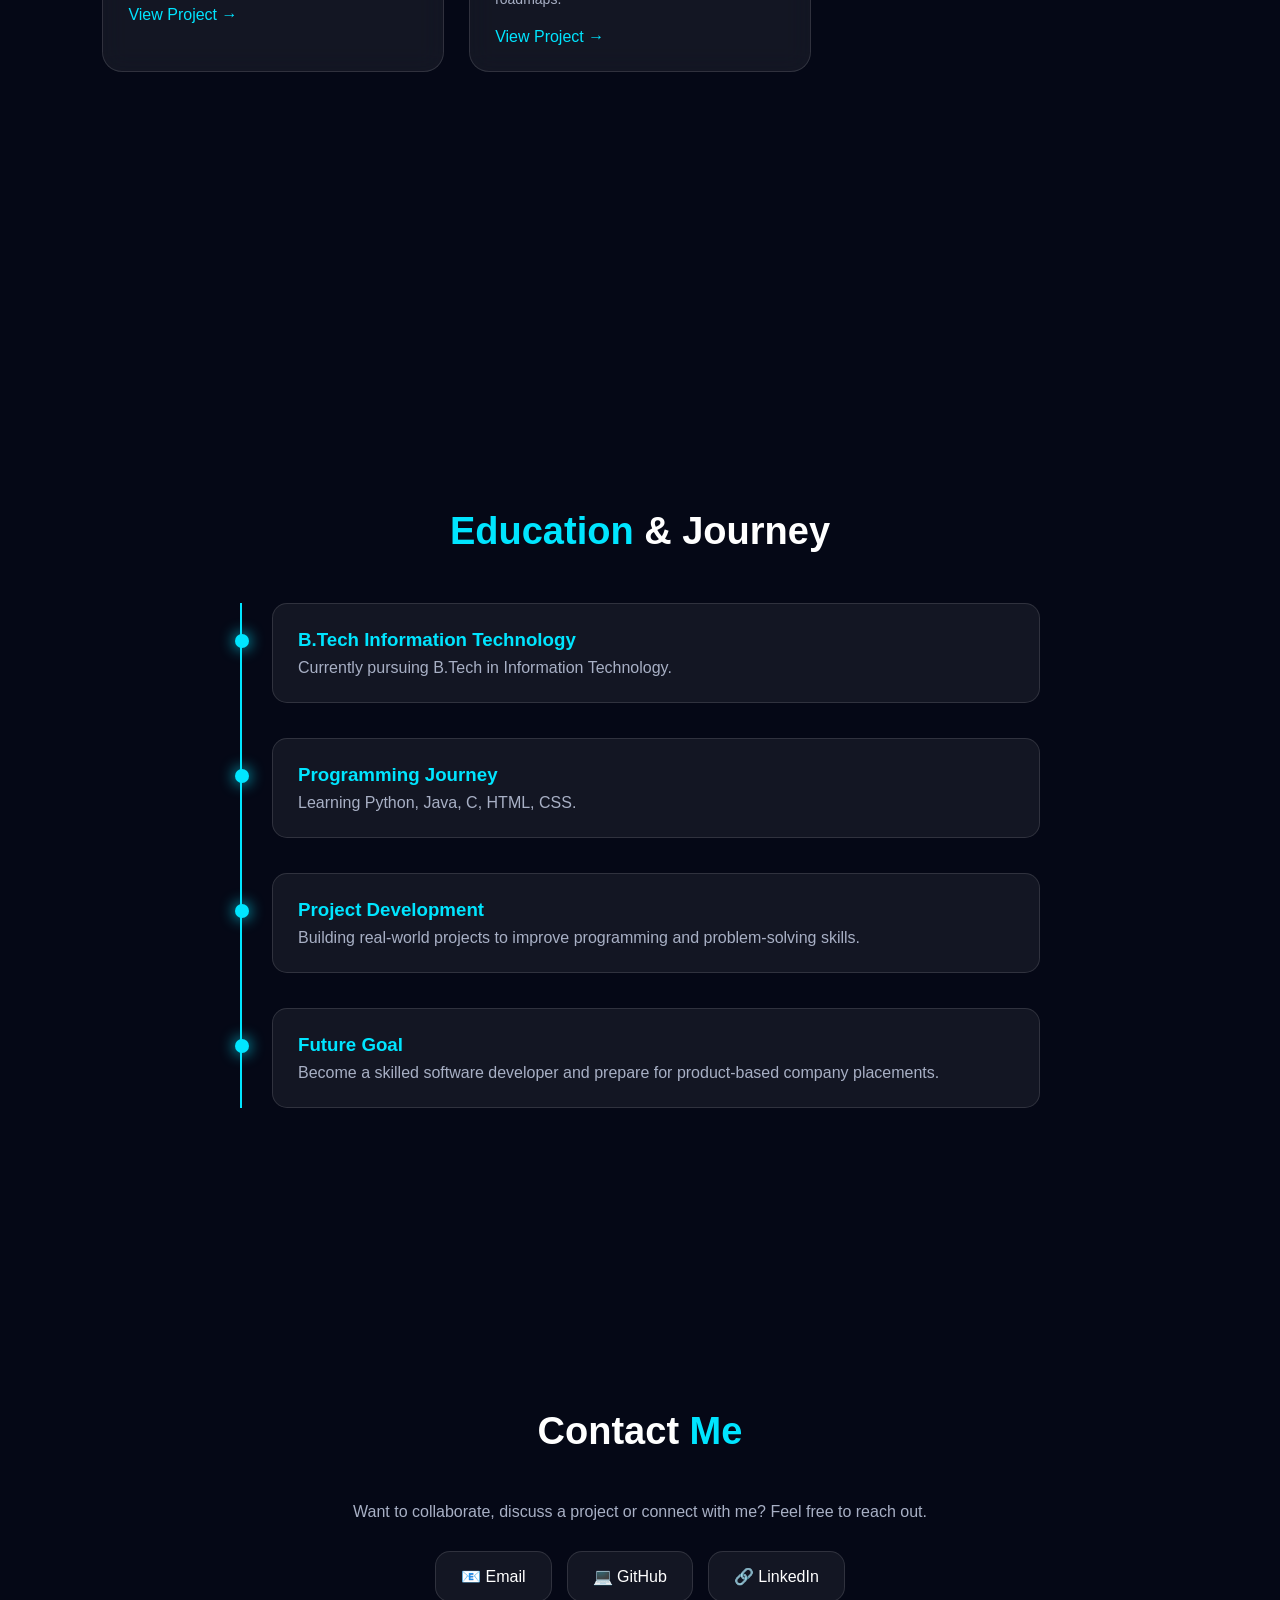
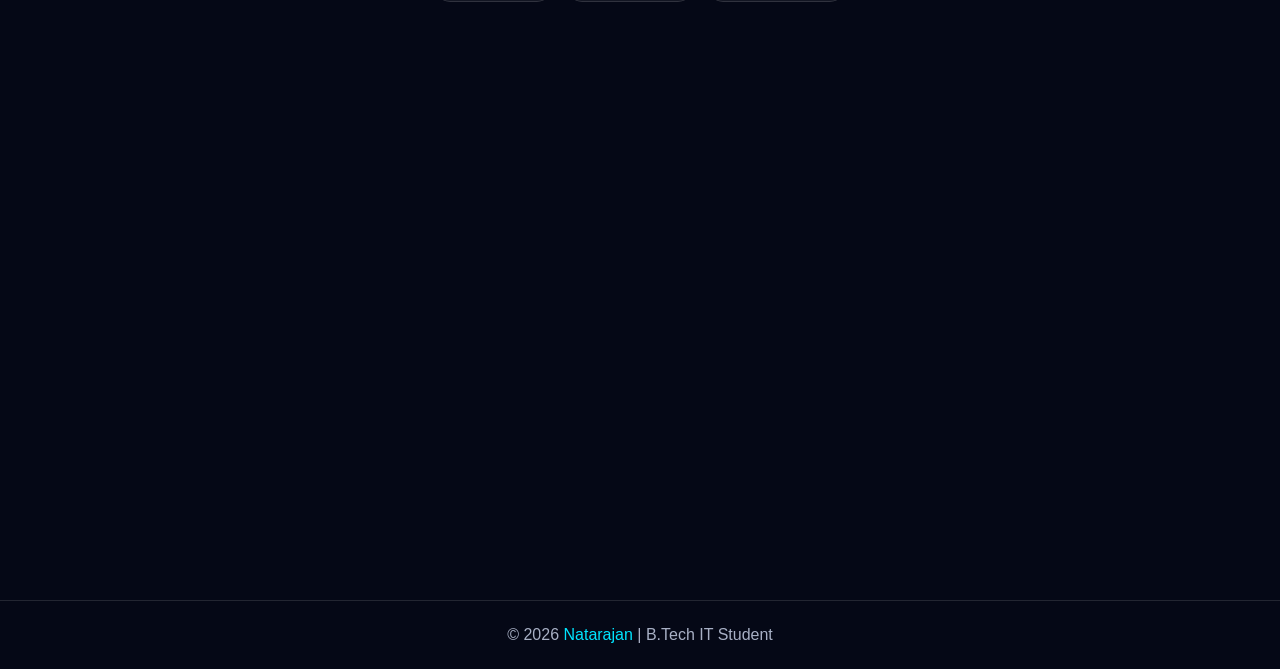
==== commit 57f44f24: "hii" ====
--- a/index.html
+++ b/index.html
@@ -8,7 +8,7 @@
     <title>Natarajan.com</title>
 
     <link rel="stylesheet" href="style.css">
-    <link rel="icon" href="a9a8f030-7fb7-4c16-b424-d0a91e90a7a4.png">
+    <link rel="icon" href="1fc80492-a239-4e54-9ab8-4602fc651d06.png">
     
     <!--<audio id="music" loop>>
         <source src="jailer_flute_bgm.mp3" type="audio/mpeg">
@@ -123,7 +123,7 @@
                     <div class="profile-inner">
 
                         <img
-                            src="IMG_20251004_205657.jpg.jpeg"
+                            src="7041f878-af38-456b-a1e7-2af0509fb266.png"
                             alt="Natarajan"
                         >
 
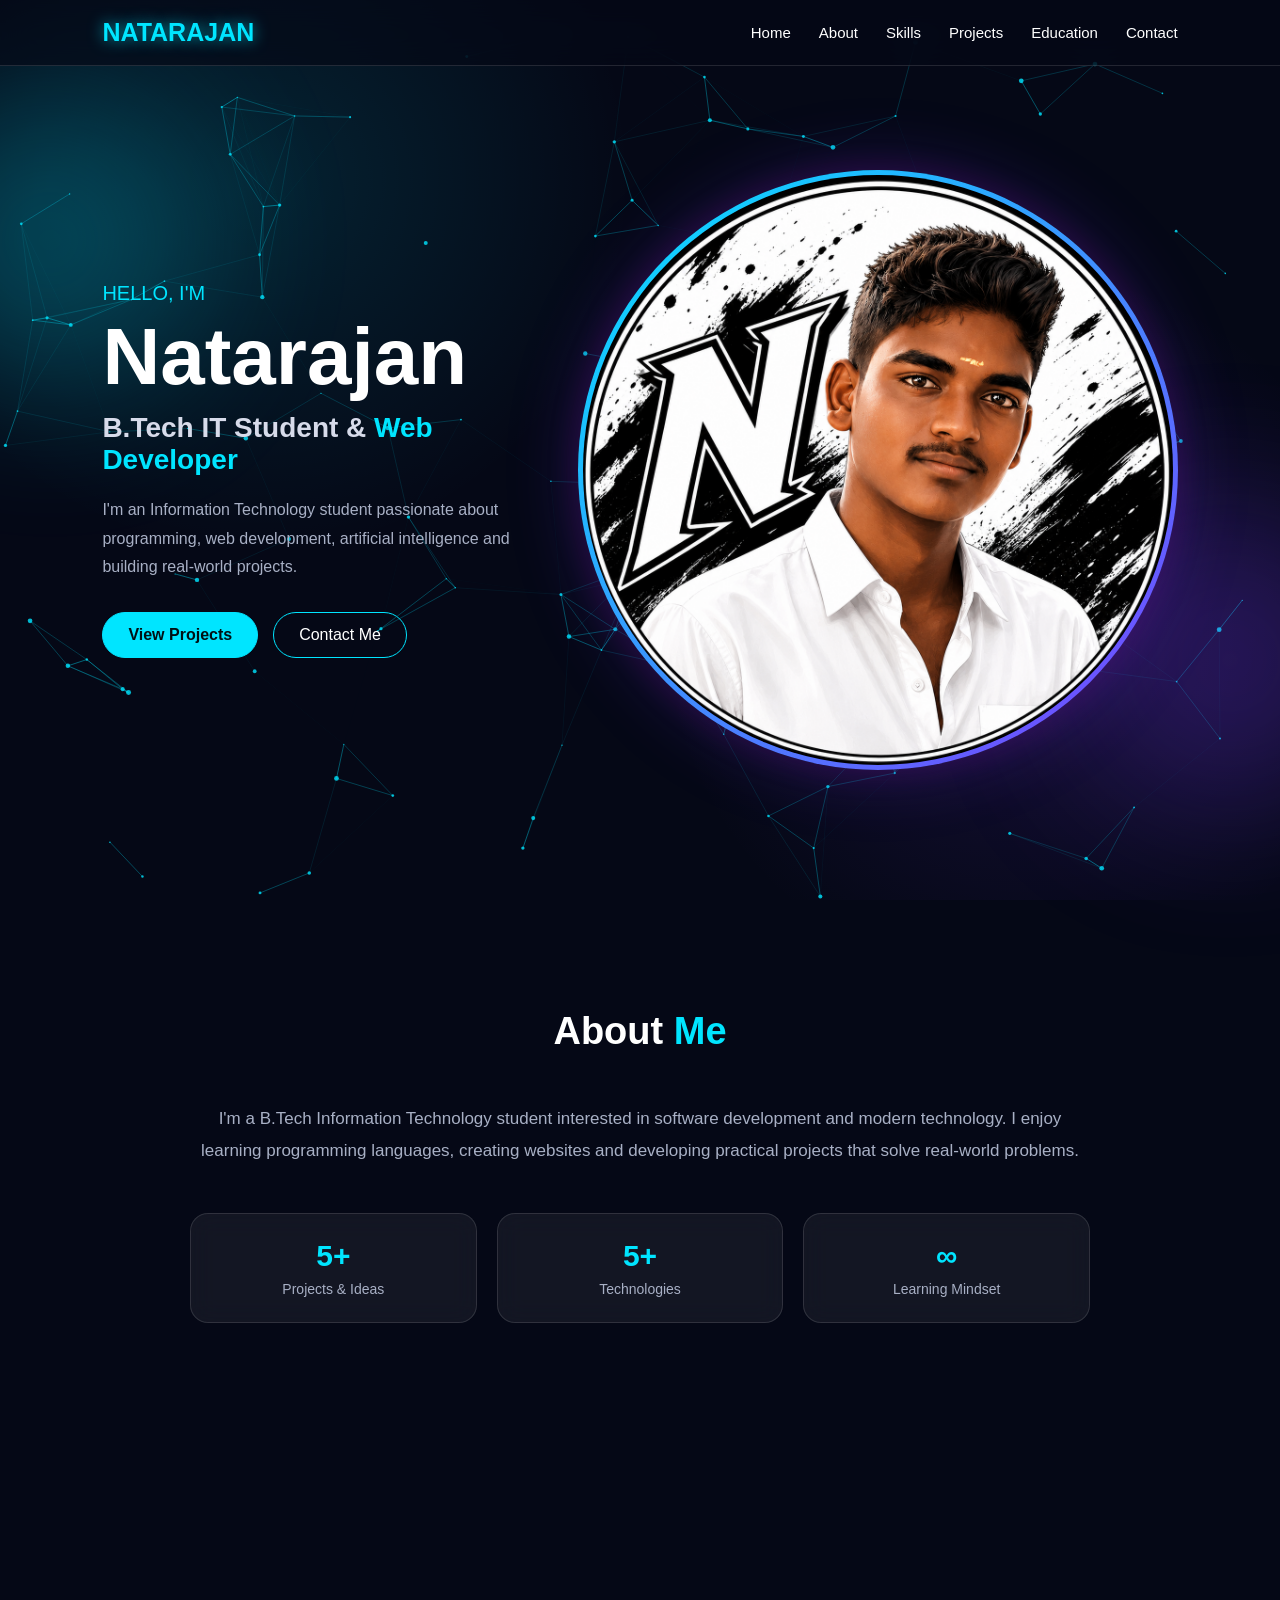
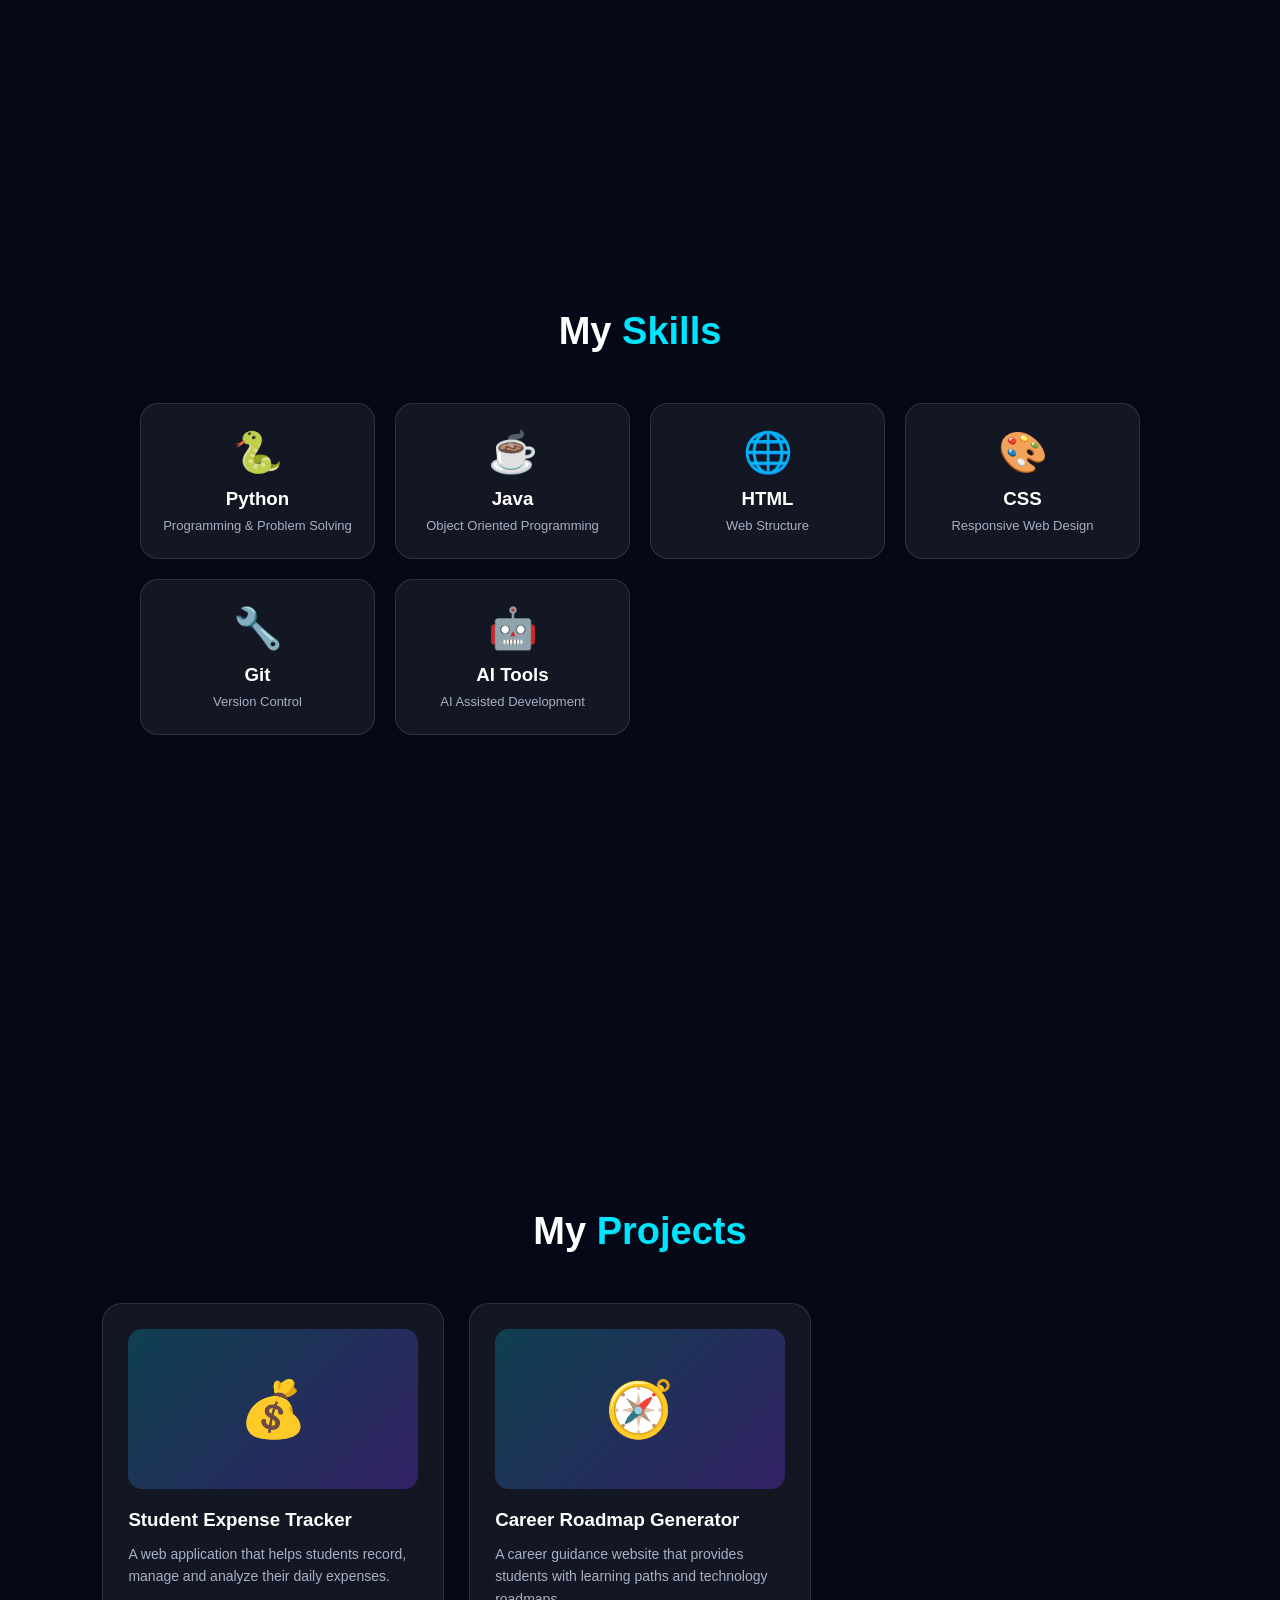
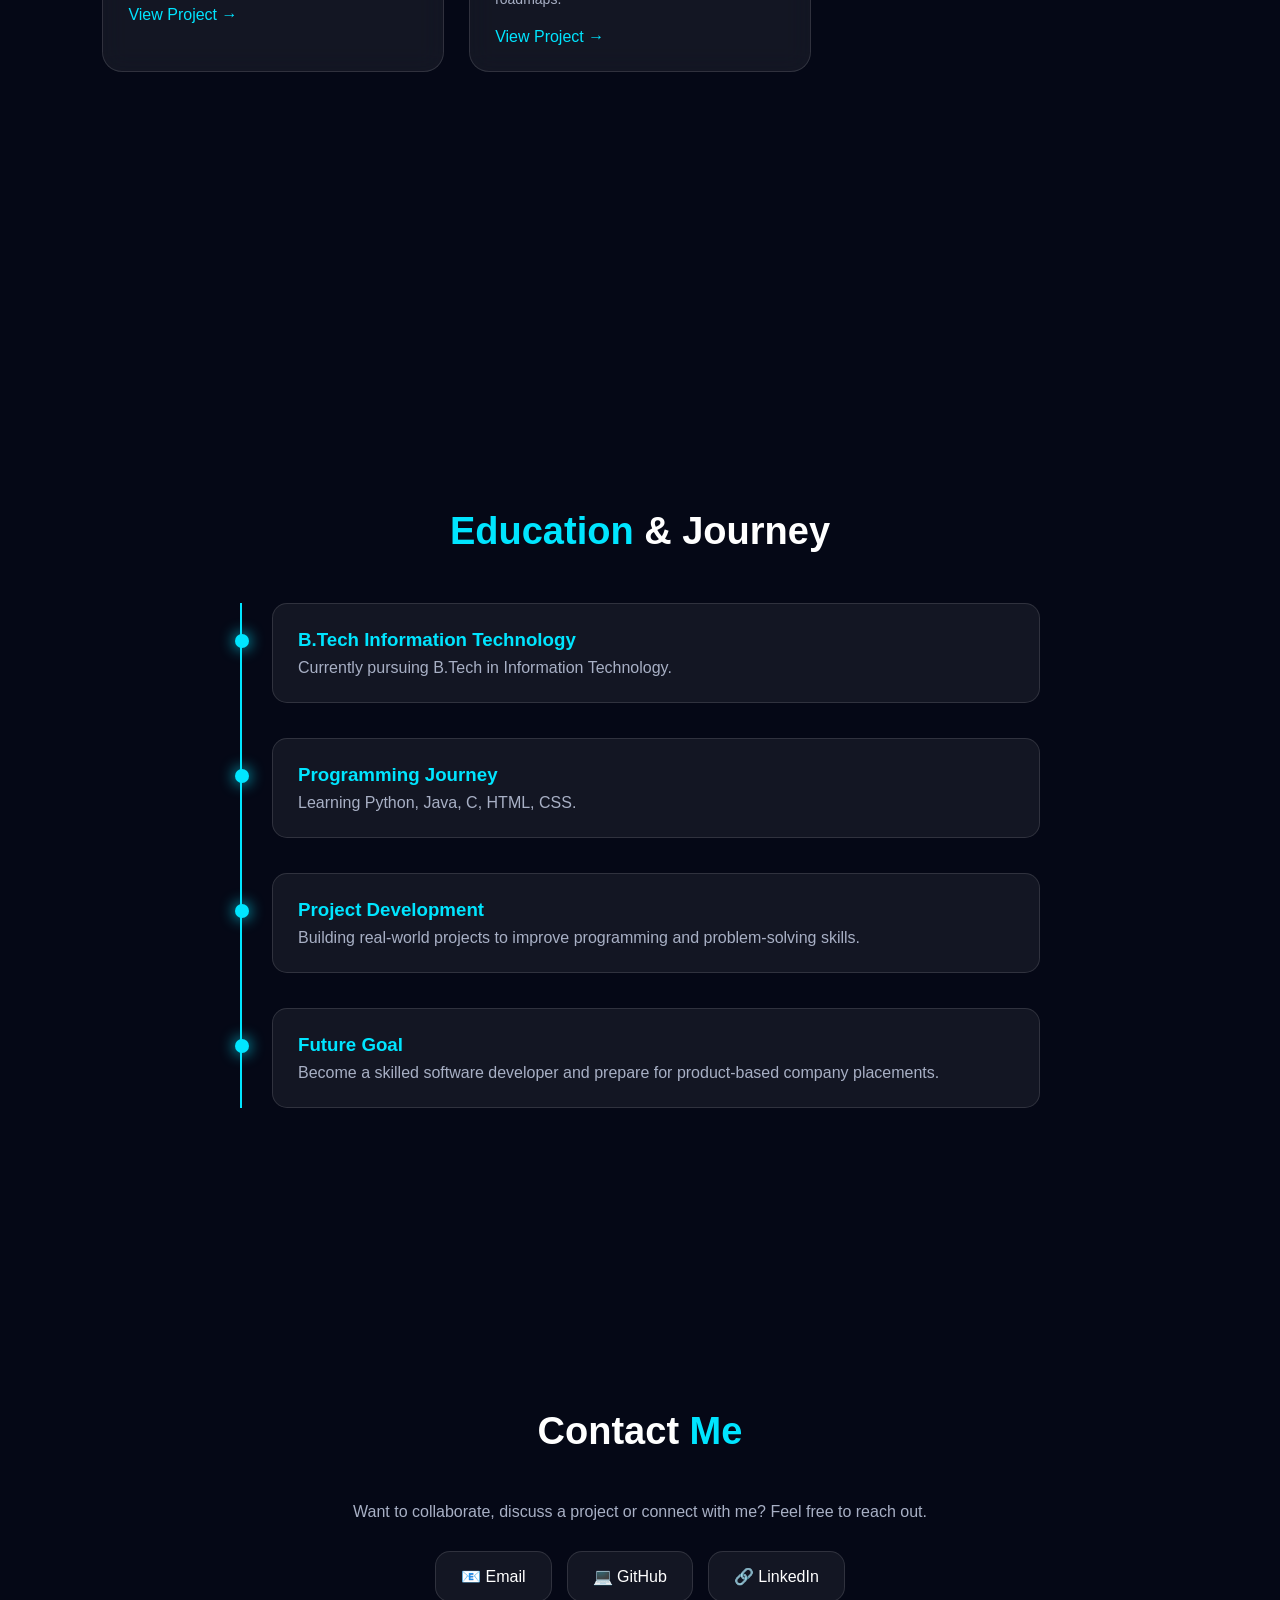
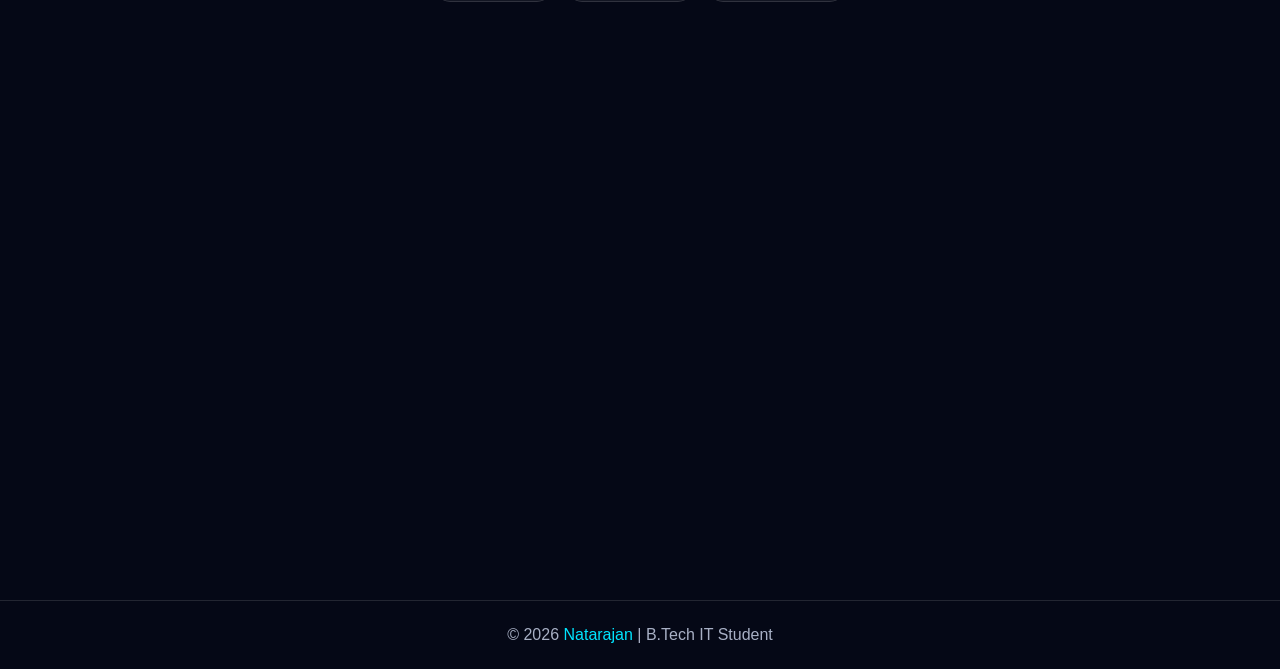
==== commit f429d203: "new change" ====
--- a/index.html
+++ b/index.html
@@ -381,7 +381,7 @@
 
                 </p>
 
-                <a href="https://natarajan211.github.io/studentexpance/">
+                <a href="https://natarajan211.github.io/studentexpance/" target="_blank">
                     View Project →
                 </a>
 
@@ -405,7 +405,7 @@
 
                 </p>
 
-                <a href="https://natarajan211.github.io/roadmap/">
+                <a href="https://natarajan211.github.io/roadmap/" target="_blank">
                     View Project →
                 </a>
 
@@ -615,7 +615,7 @@
 
                 <a
                     class="contact-link"
-                    href="mailto:natarajanamsavalli318@gmail.com">
+                    href="mailto:natarajanamsavalli318@gmail.com" target="_blank">
 
                     📧 Email
 
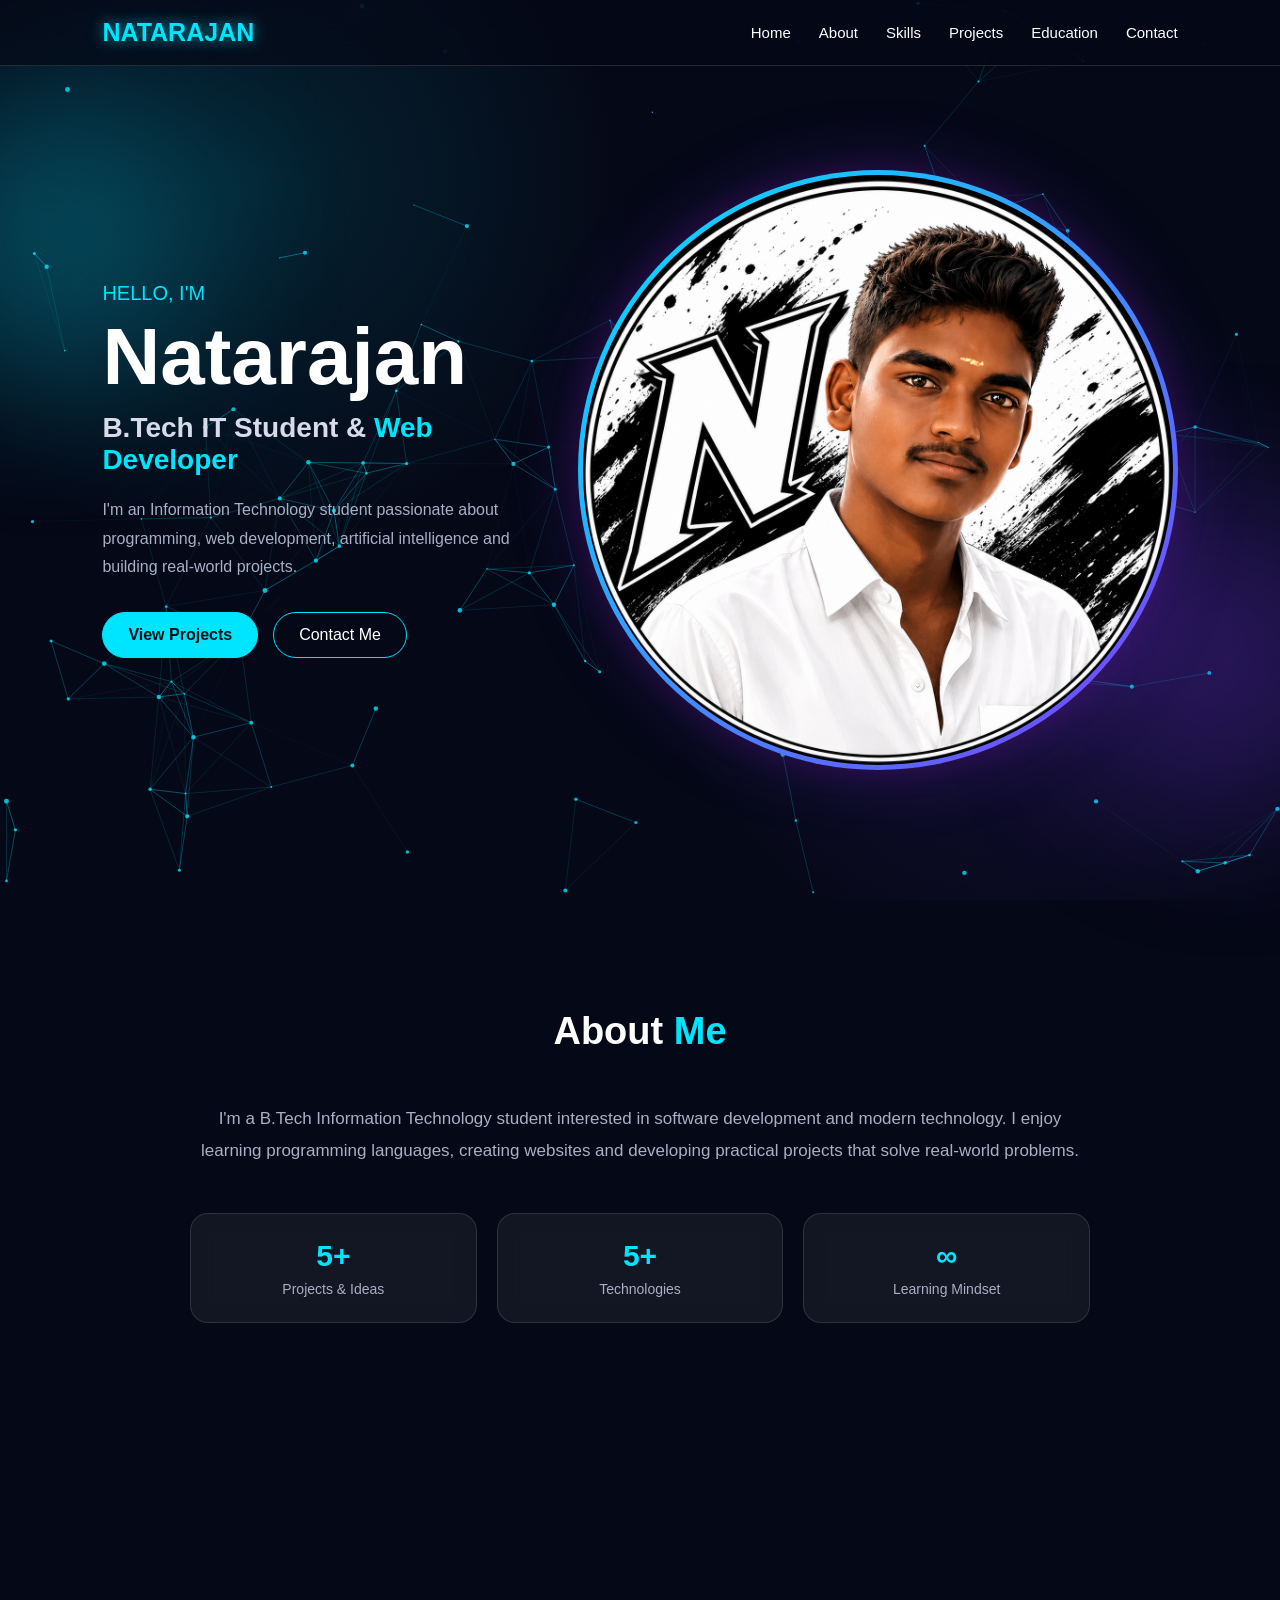
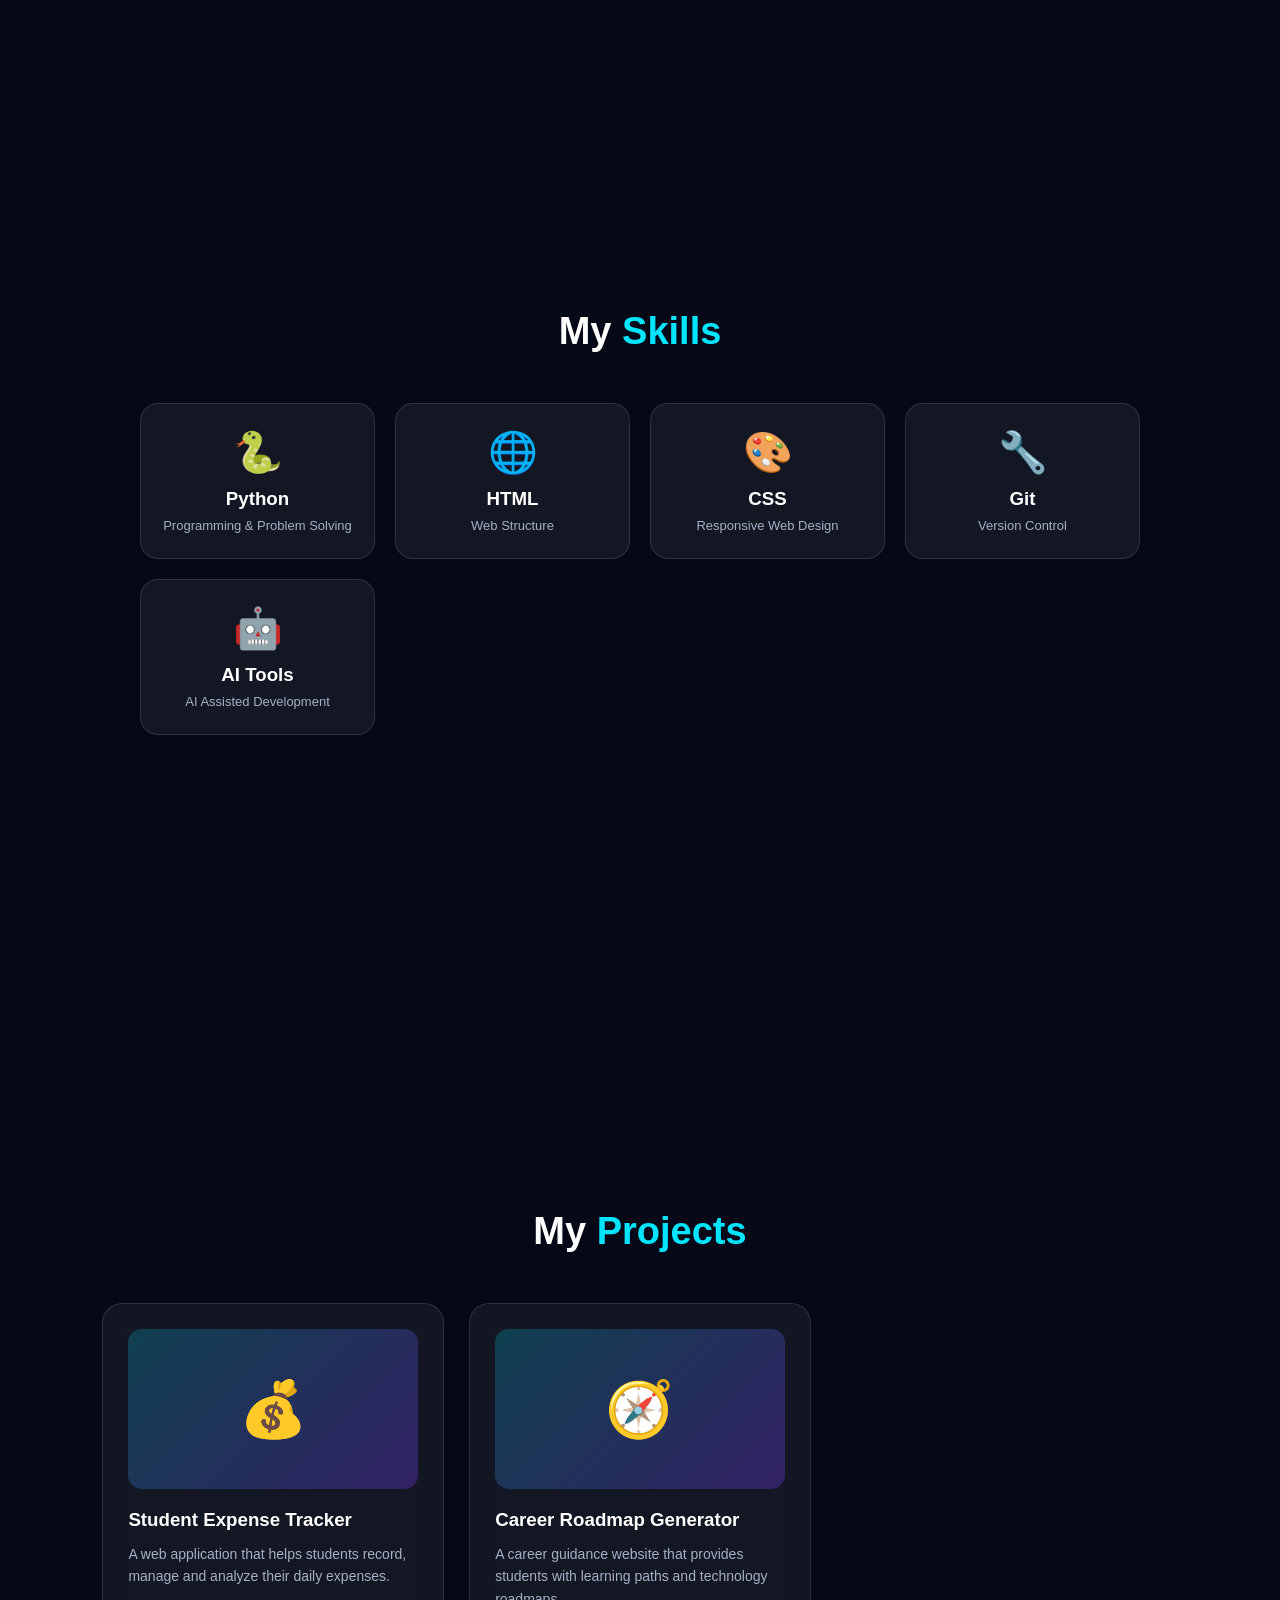
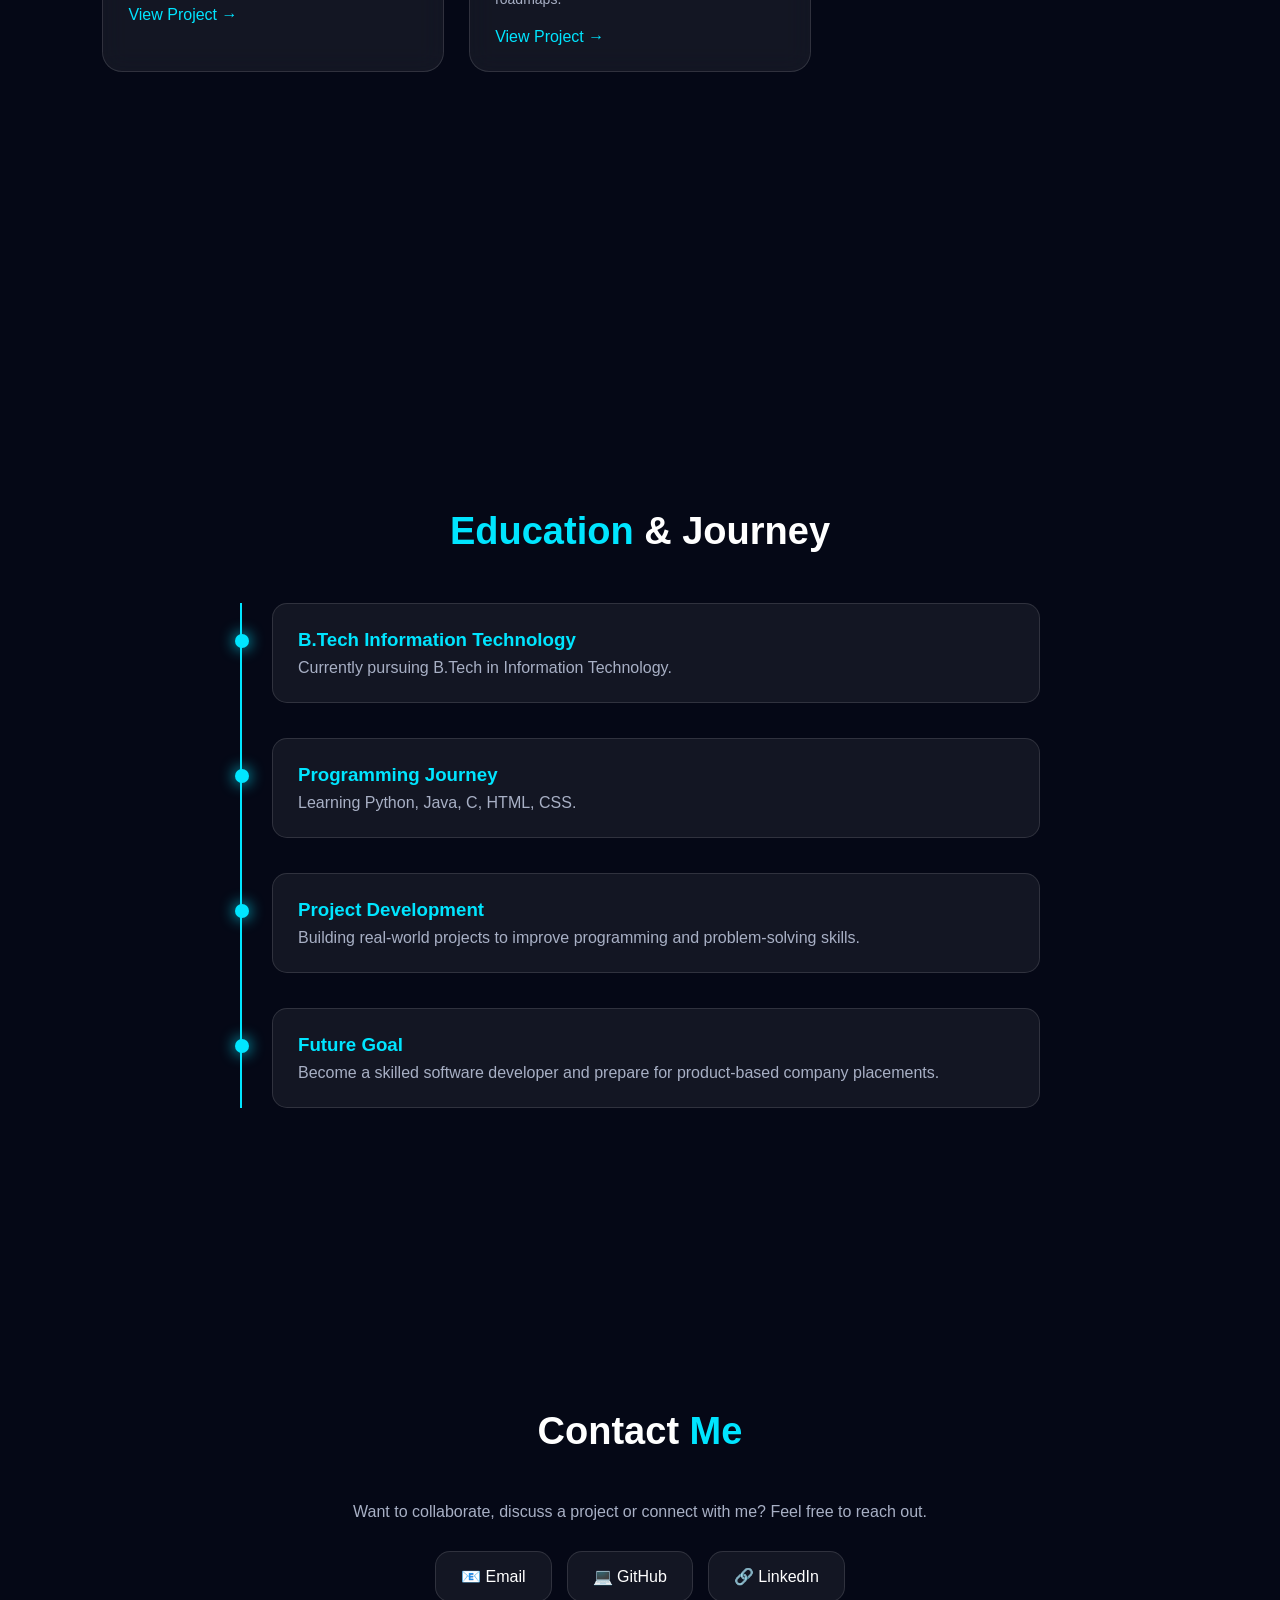
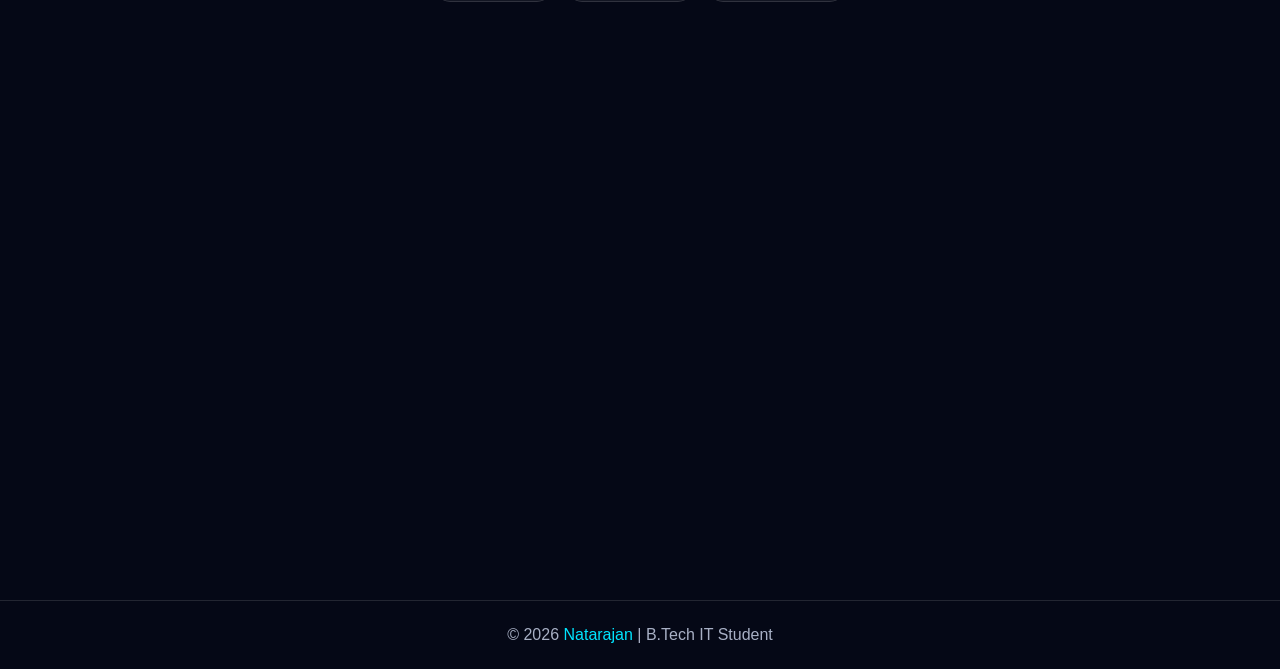
==== commit 6e995f58: "change" ====
--- a/index.html
+++ b/index.html
@@ -228,7 +228,7 @@
 
             </div>
 
-
+<!--
             <div class="skill reveal">
 
                 <div class="skill-icon">
@@ -244,7 +244,7 @@
                 </p>
 
             </div>
-
+-->
 
             <div class="skill reveal">
 
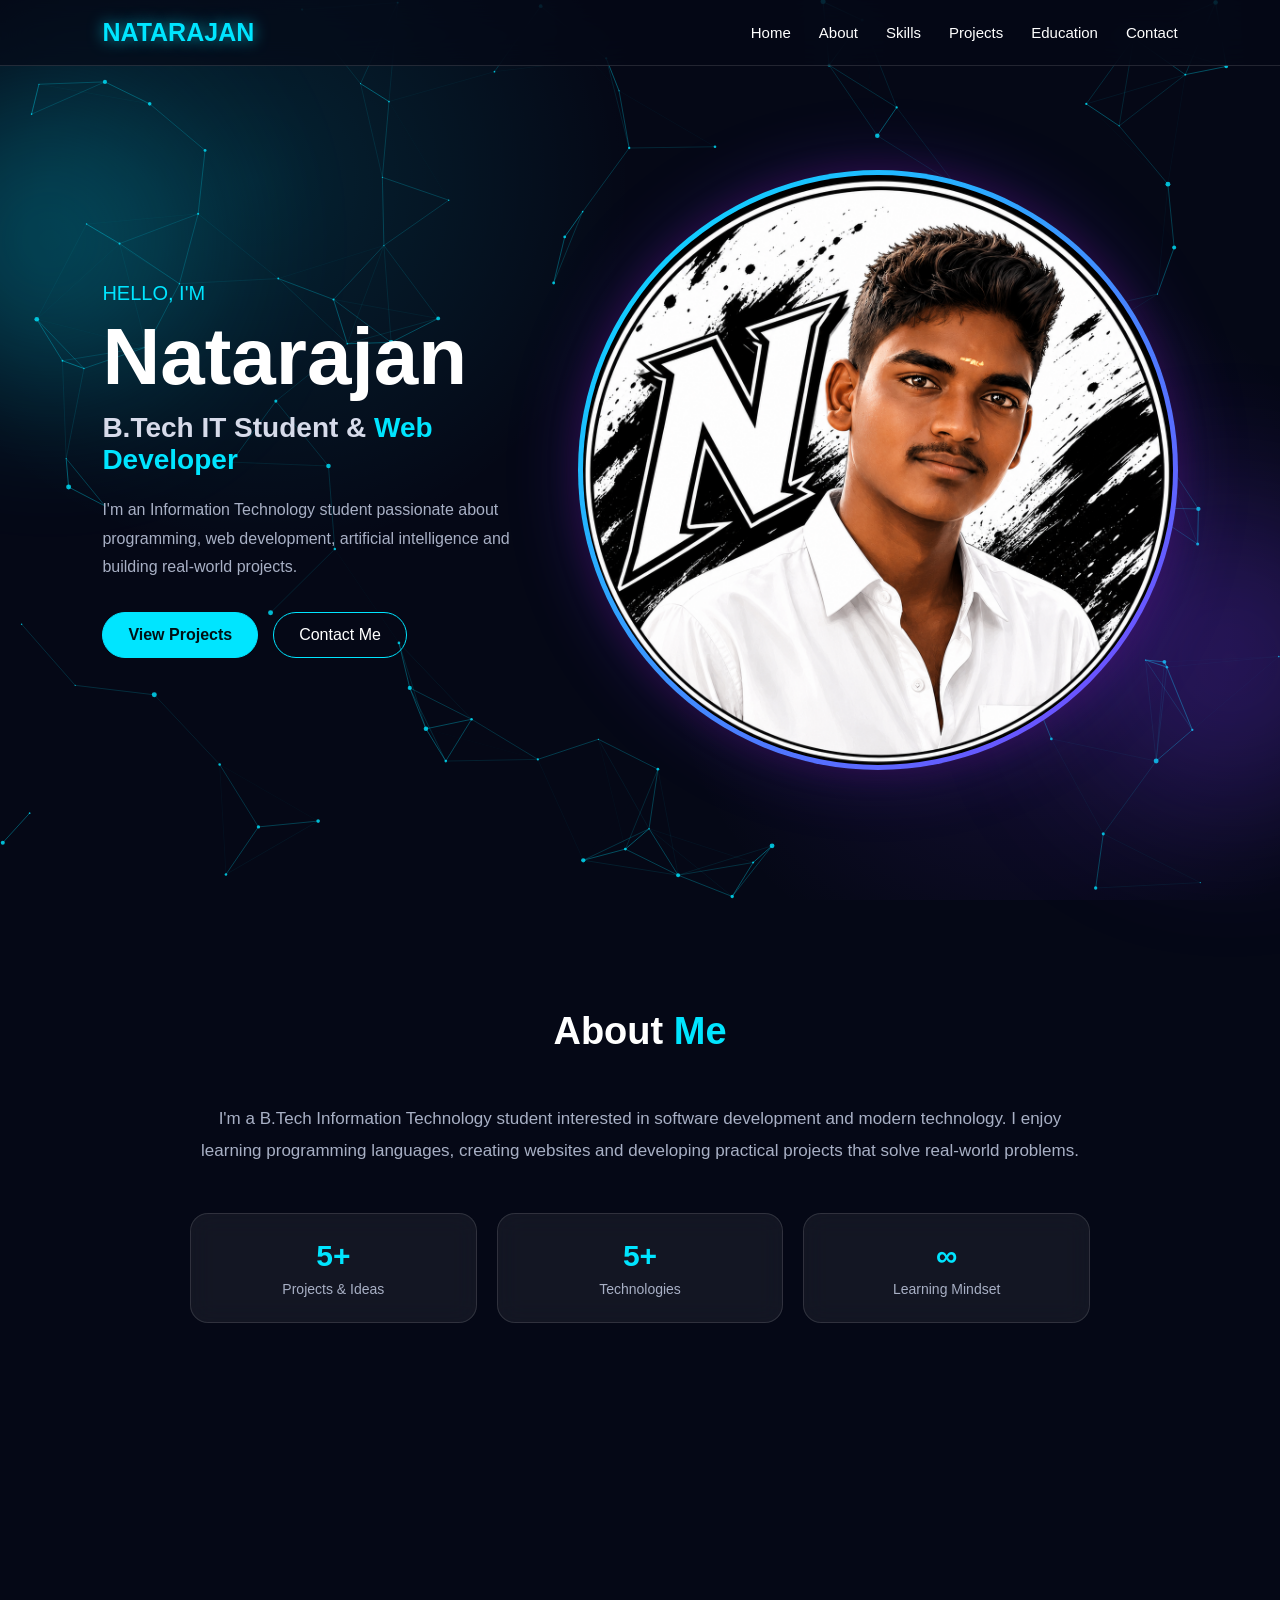
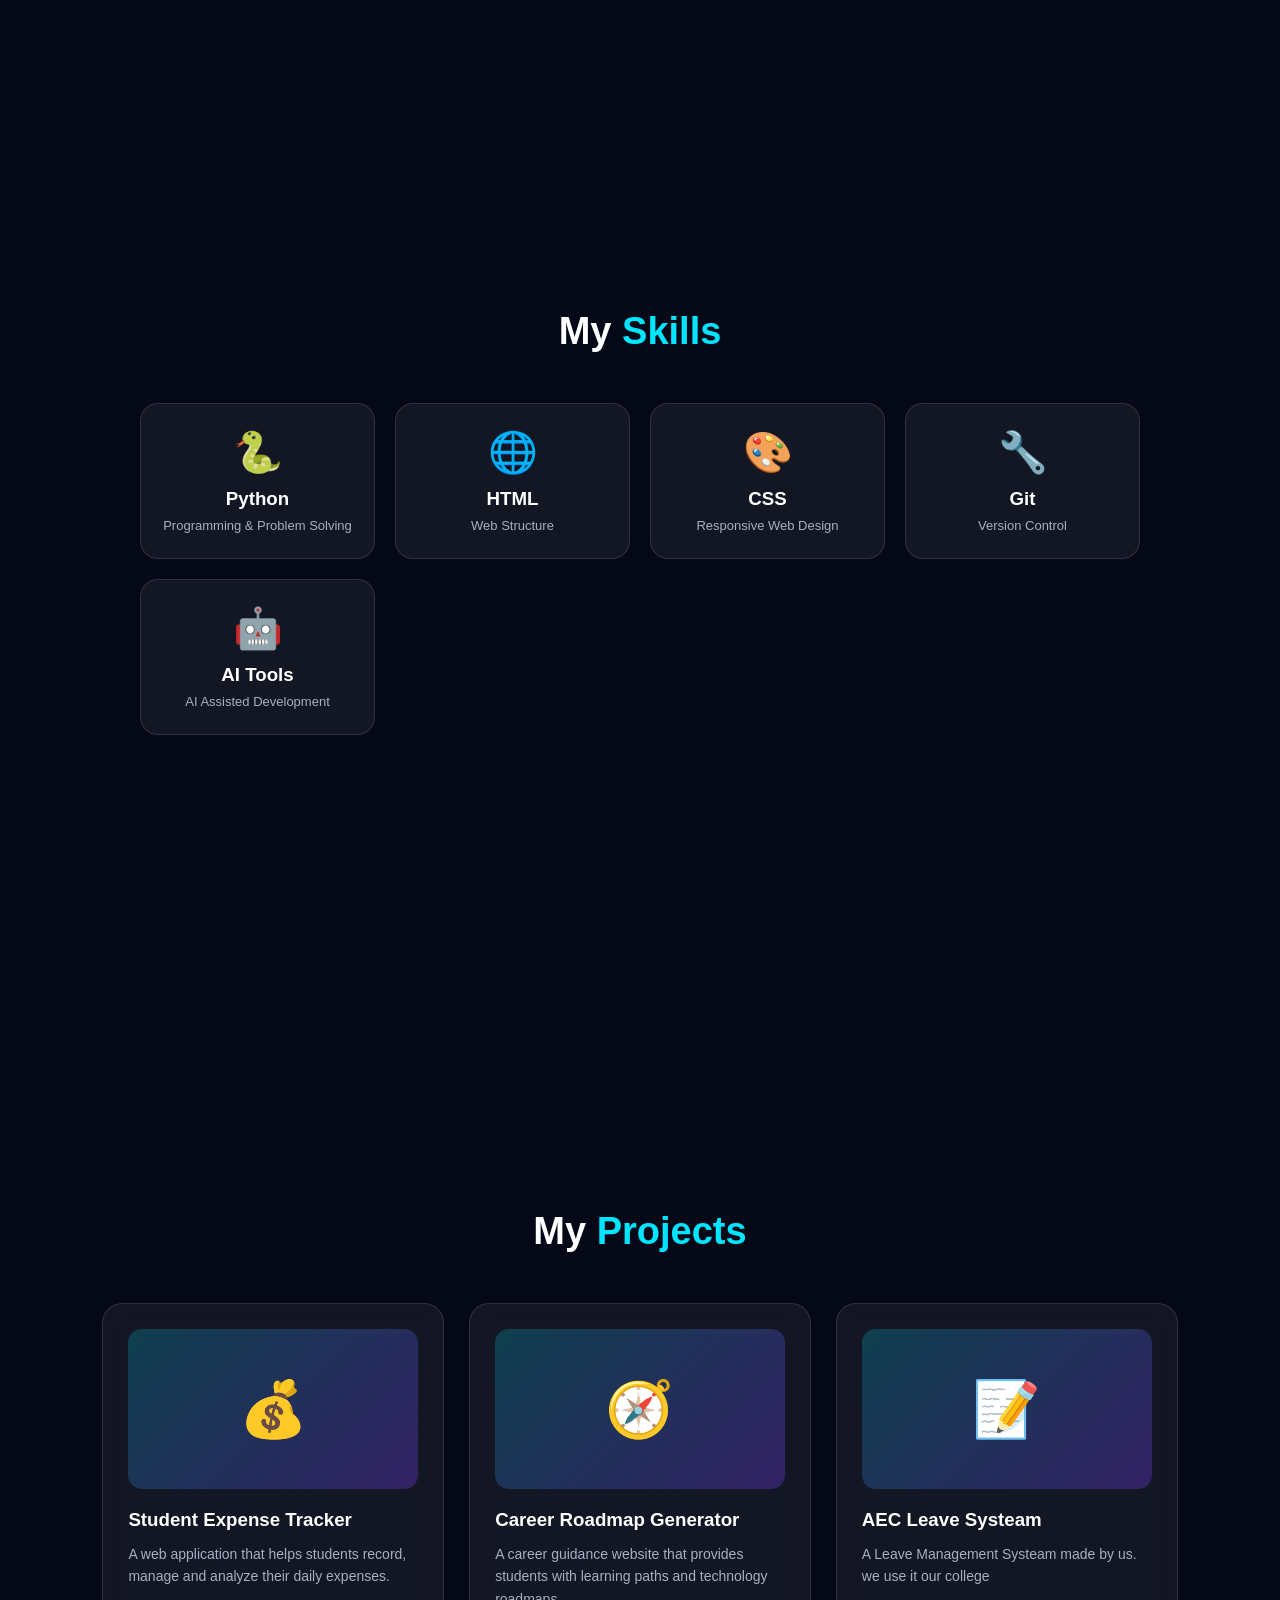
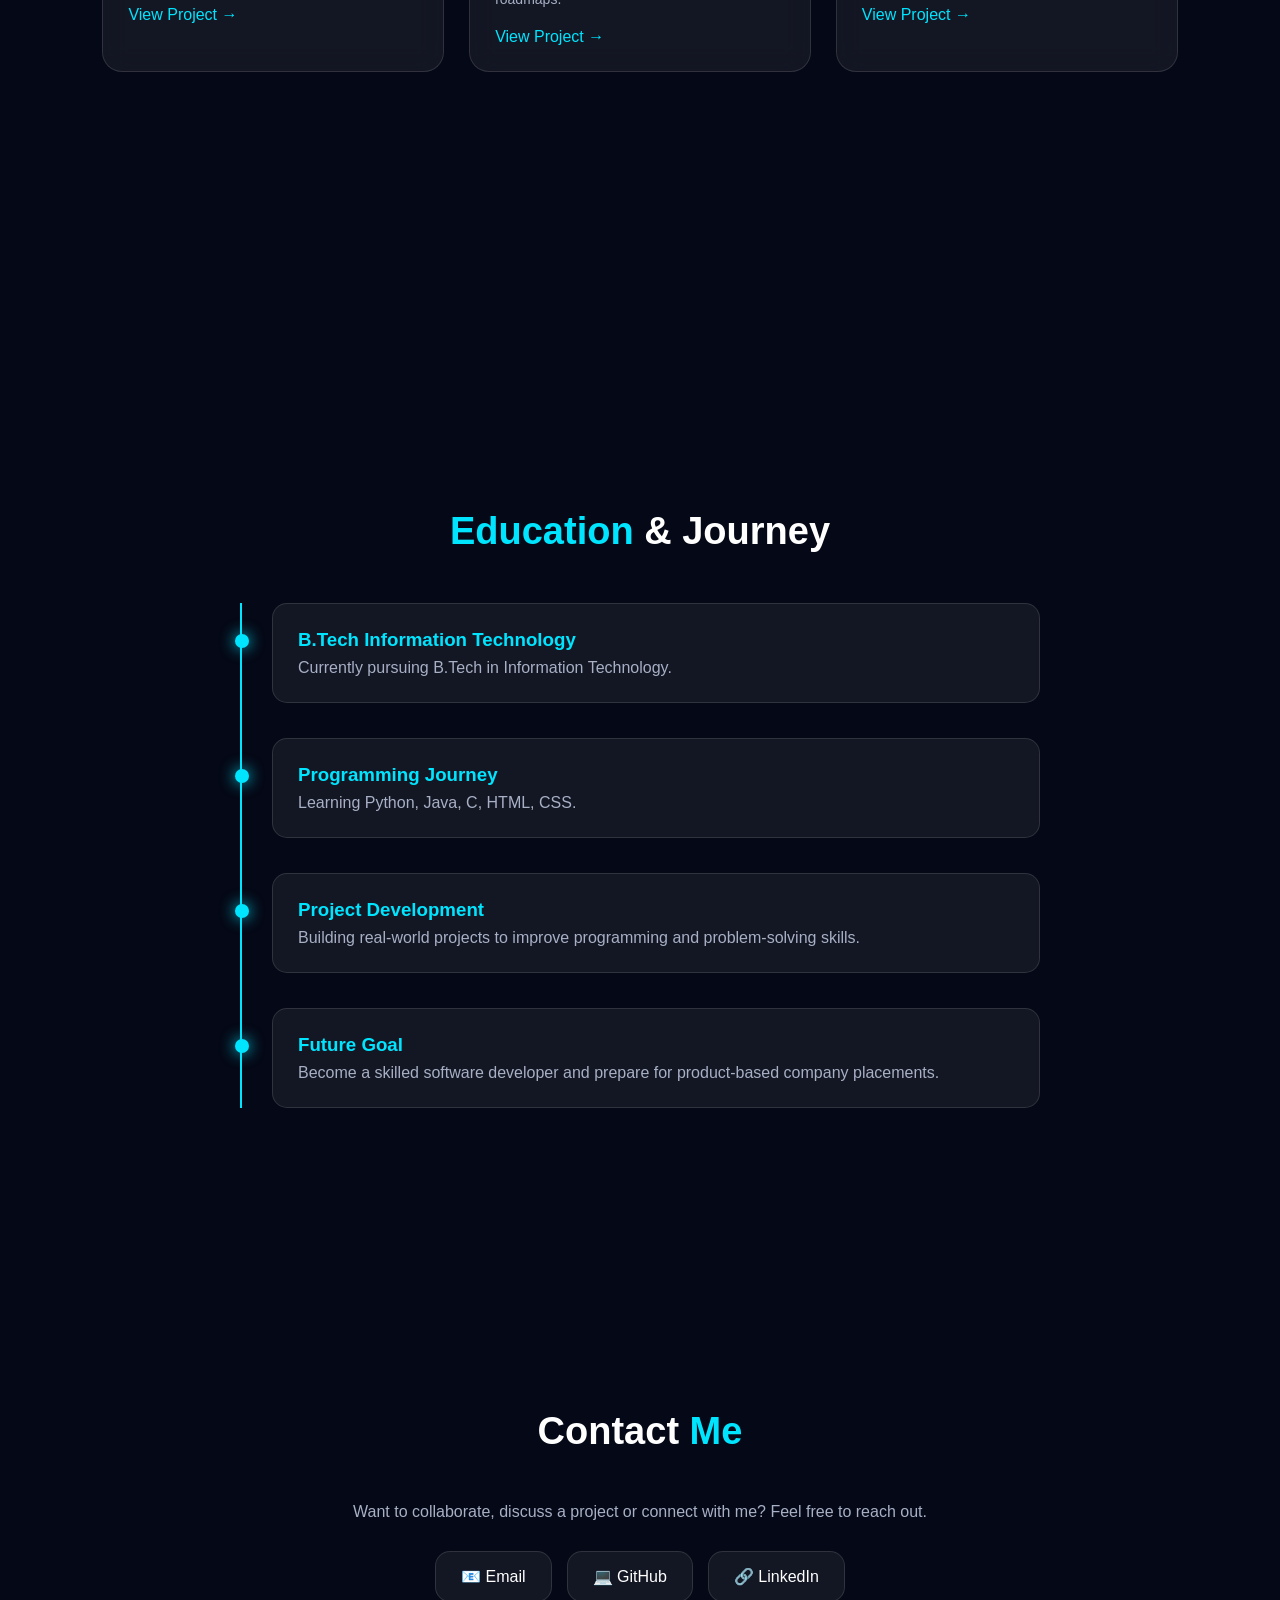
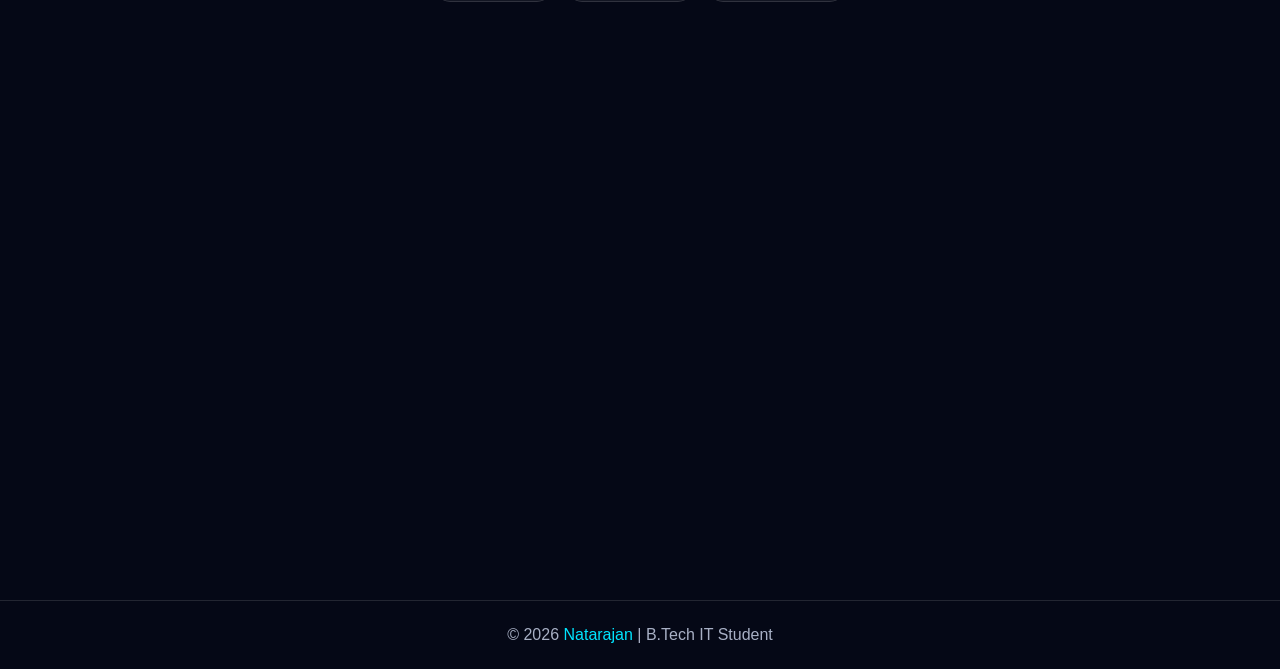
==== commit 4226407e: "new project added" ====
--- a/index.html
+++ b/index.html
@@ -412,31 +412,31 @@
             </div>
 
 
-            <!--
+    
             <div class="project reveal">
 
                 <div class="project-img">
-                    🌐
-                </div>
-
-                <h3>
-                    Personal Portfolio
-                </h3>
-
-                <p>
-
-                    A modern responsive portfolio website showcasing
-                    skills, projects and achievements.
-
-                </p>
-
-                <a href="#">
+                    📝
+                </div>
+
+                <h3>
+                    AEC Leave Systeam
+                </h3>
+
+                <p>
+
+                   A Leave Management Systeam made by us. we use
+                   it our college
+
+                </p>
+
+                <a href="https://natarajan-prime-github-io.onrender.com/" target="_blank">
                     View Project →
                 </a>
 
             </div>
 
--->
+
 <!--
             <div class="project reveal">
 
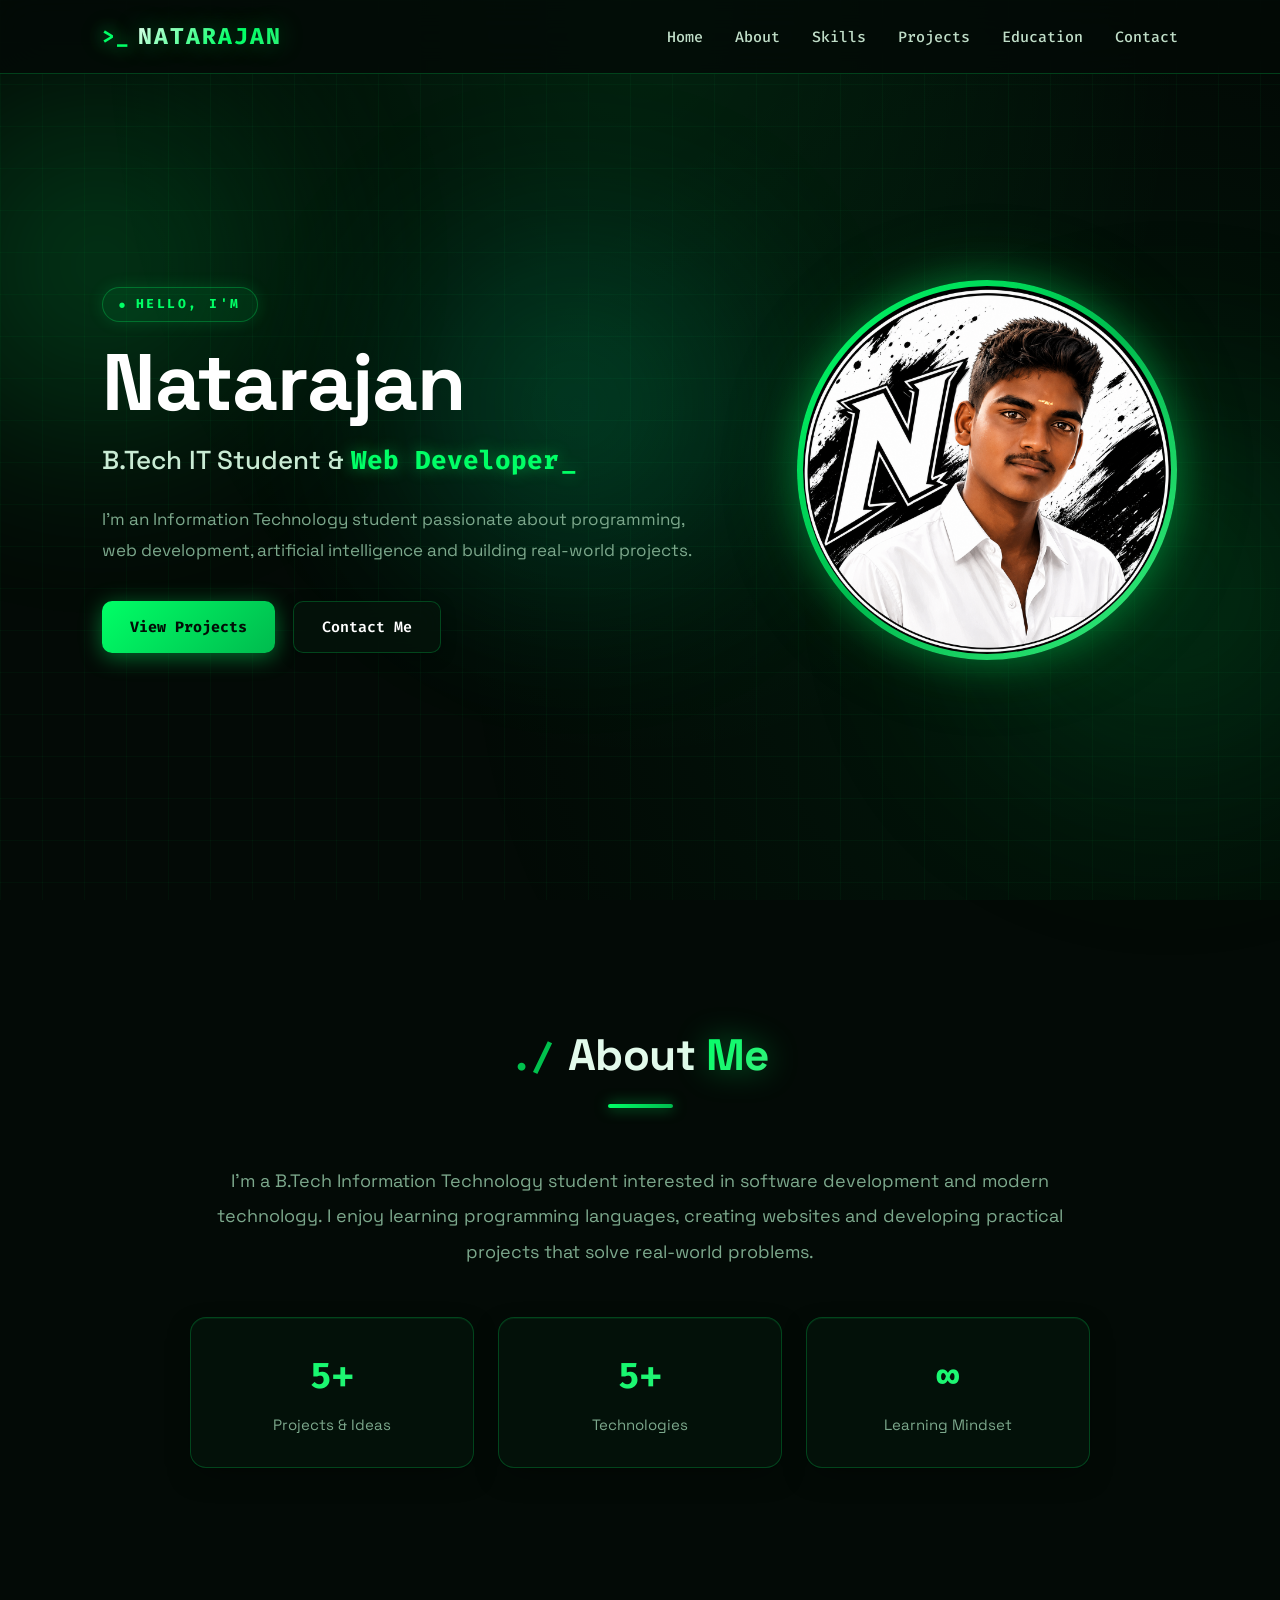
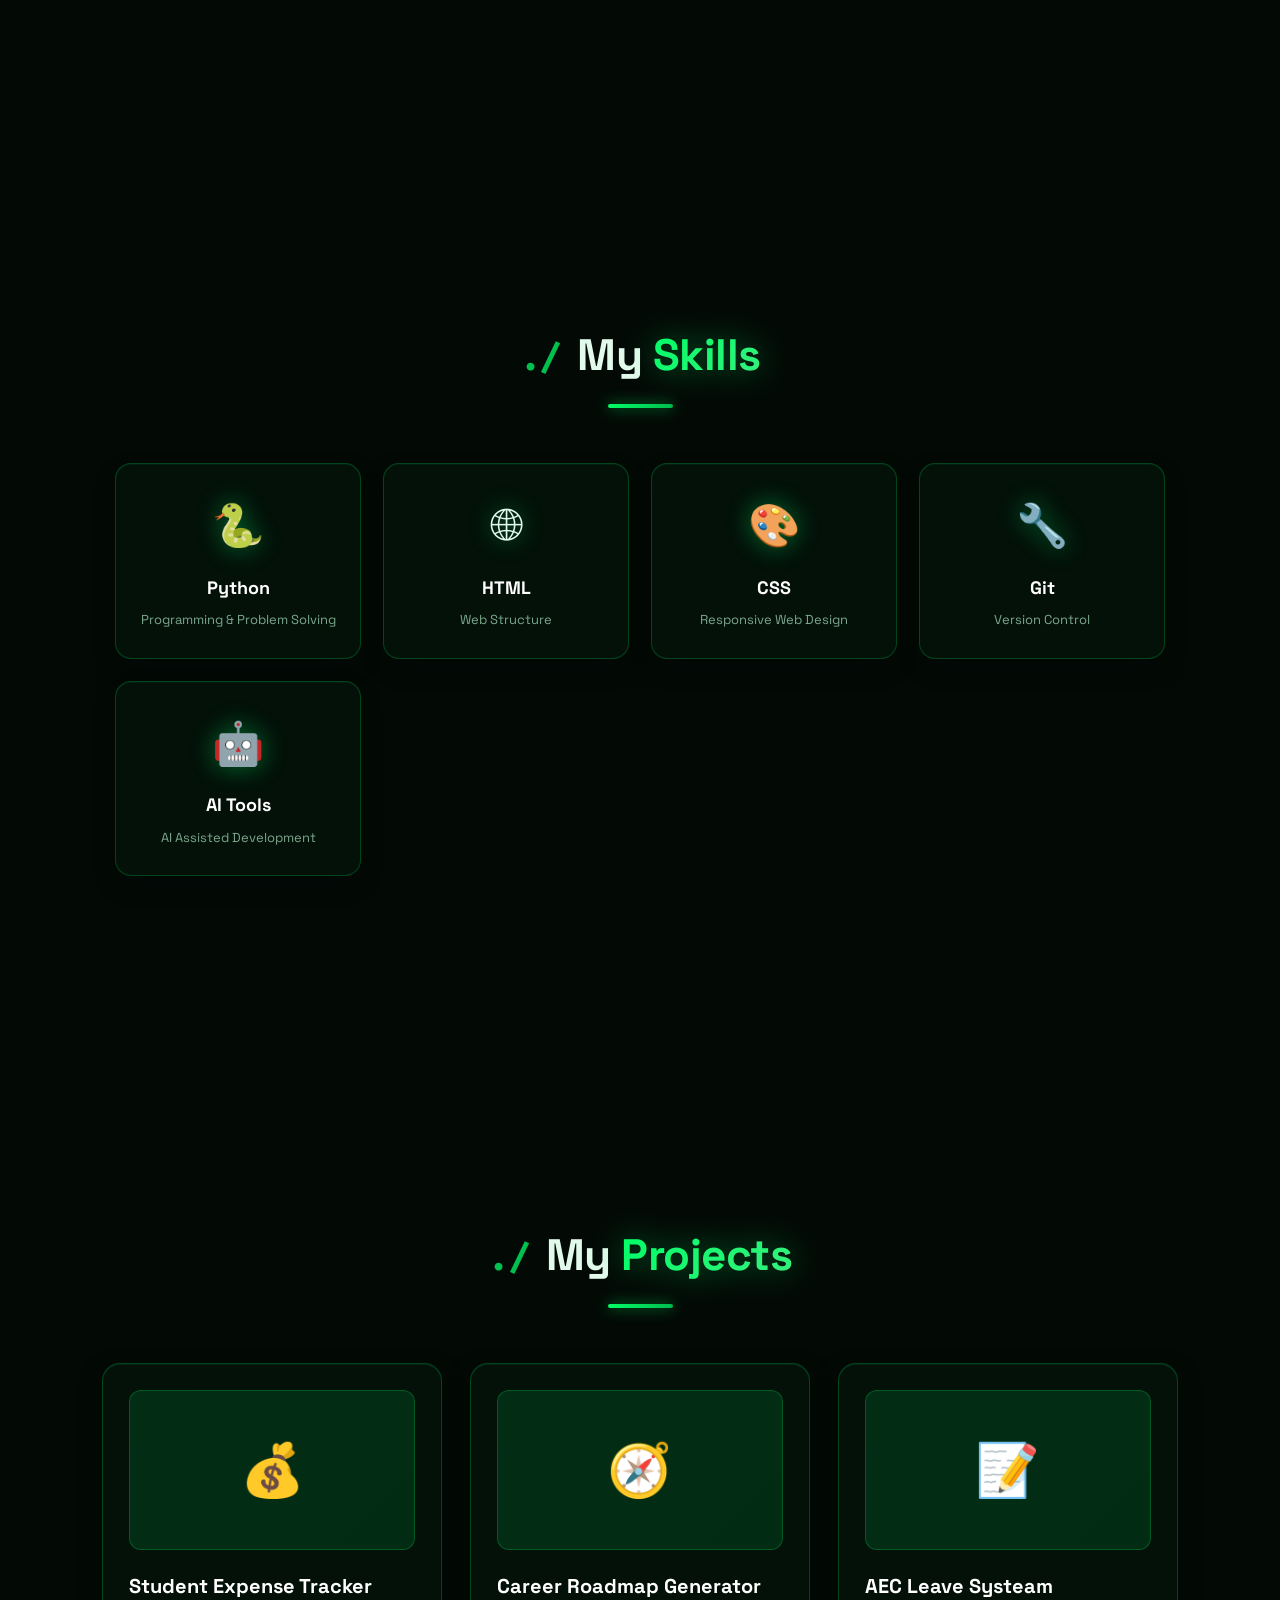
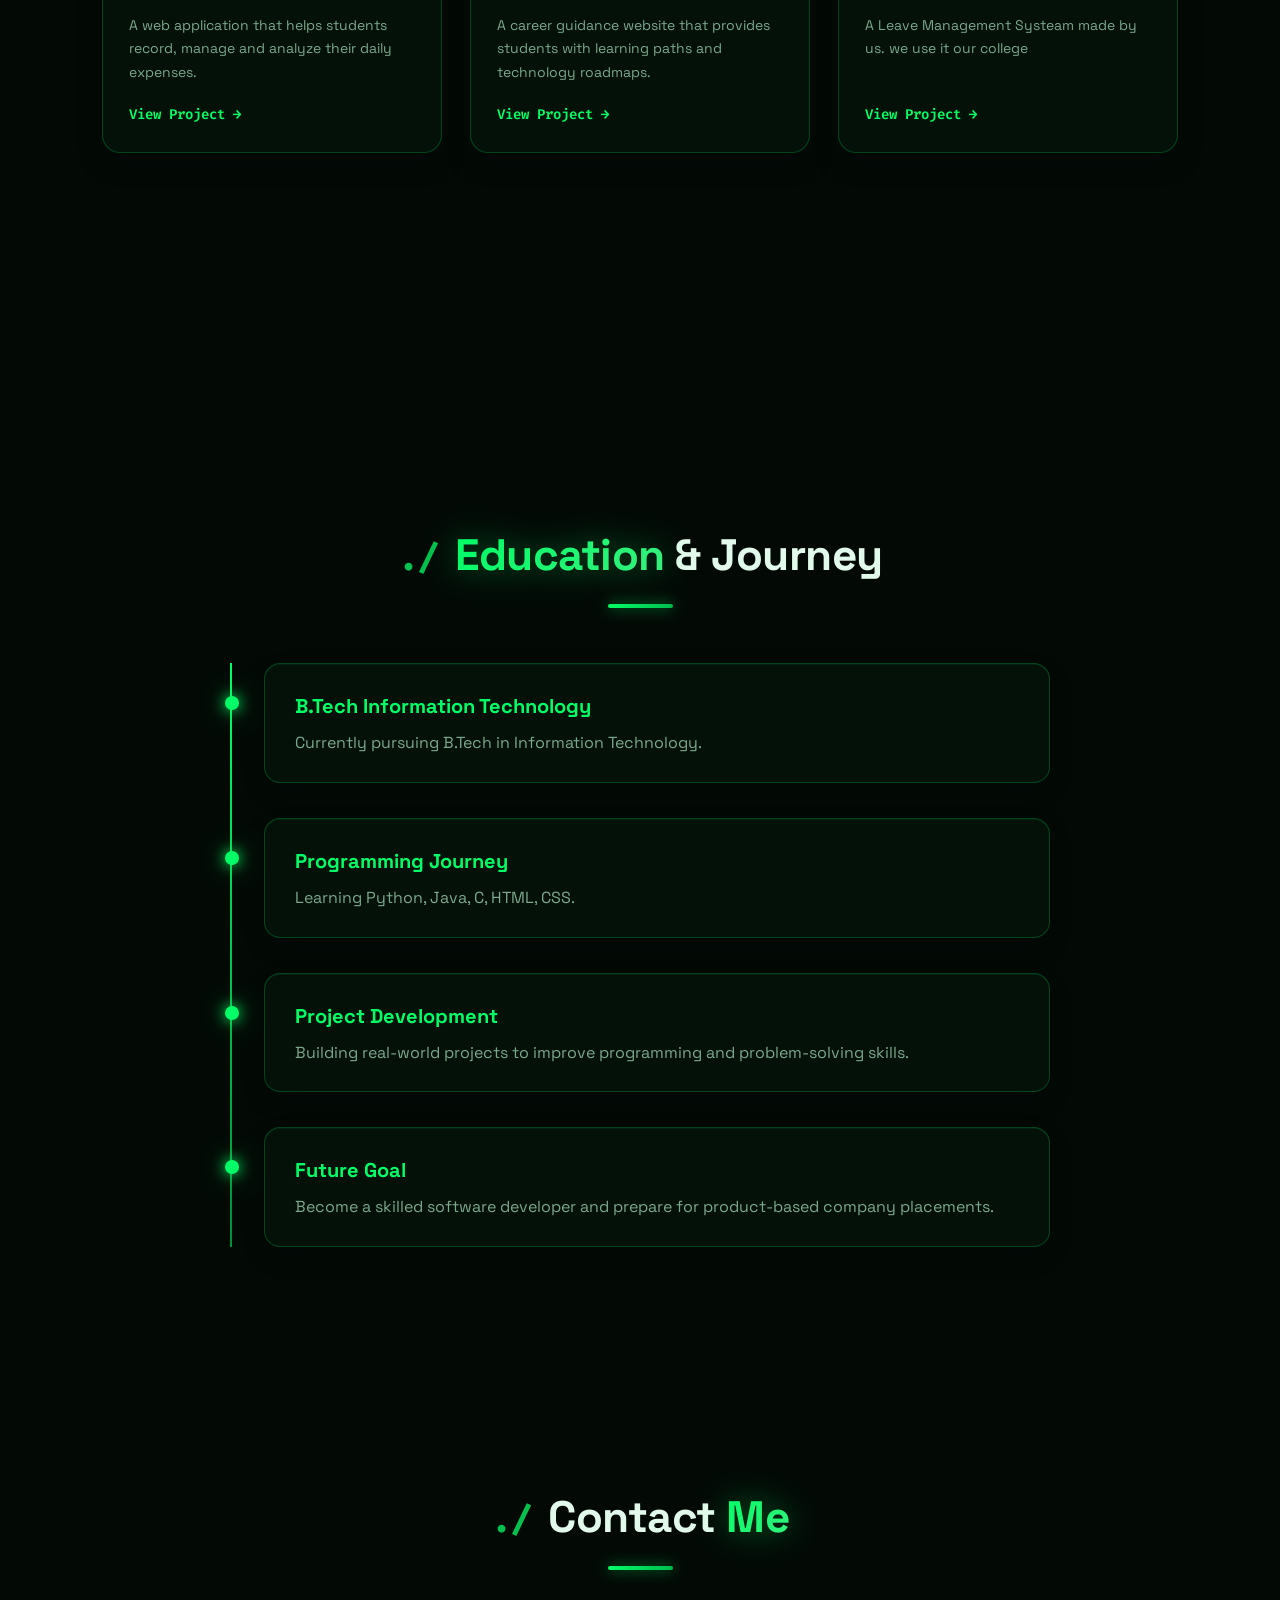
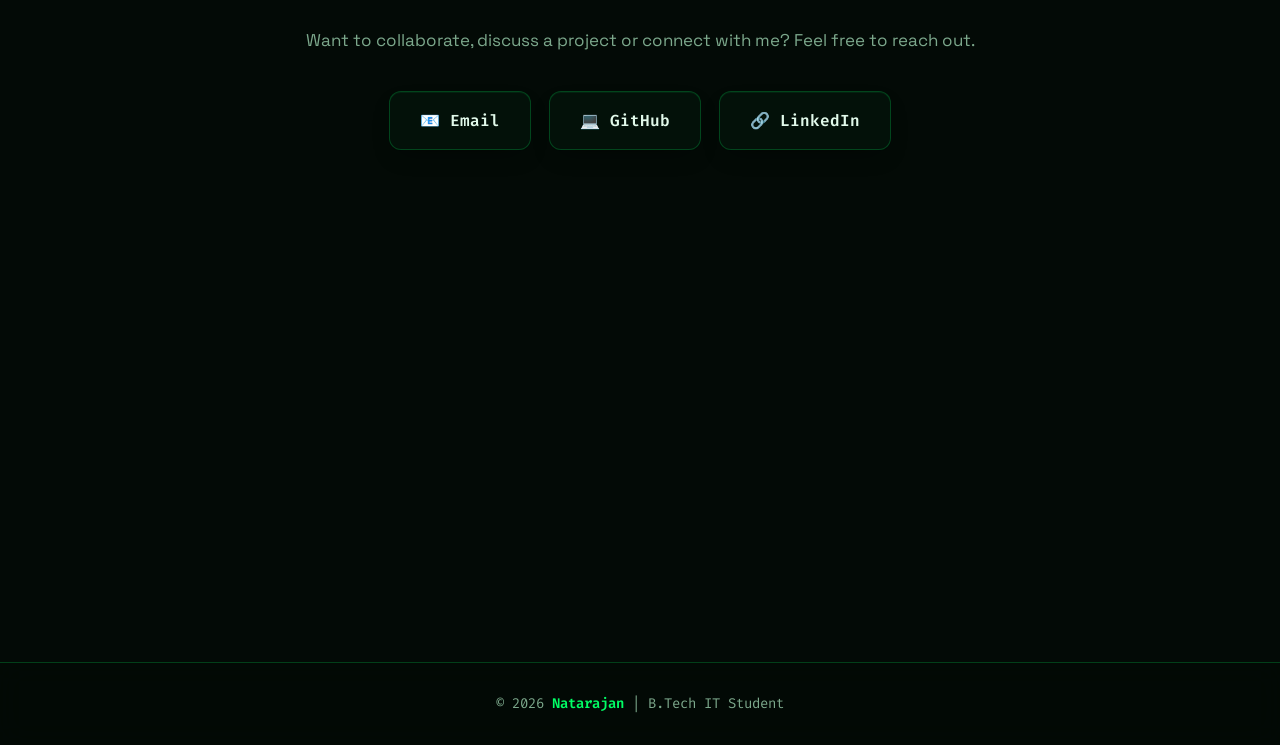
==== commit f24f3341: "Update portfolio theme to terminal green and matrix background" ====
--- a/index.html
+++ b/index.html
@@ -6,6 +6,10 @@
     <meta name="viewport" content="width=device-width, initial-scale=1.0">
 
     <title>Natarajan.com</title>
+
+    <link rel="preconnect" href="https://fonts.googleapis.com">
+    <link rel="preconnect" href="https://fonts.gstatic.com" crossorigin>
+    <link href="https://fonts.googleapis.com/css2?family=Fira+Code:wght@400;500;600;700&family=Space+Grotesk:wght@400;500;600;700&display=swap" rel="stylesheet">
 
     <link rel="stylesheet" href="style.css">
     <link rel="icon" href="1fc80492-a239-4e54-9ab8-4602fc651d06.png">
@@ -22,6 +26,7 @@
 
     <div class="orb orb1"></div>
     <div class="orb orb2"></div>
+    <div class="orb orb3"></div>
 
     <!-- ================= NAVBAR ================= -->
 
--- a/style.css
+++ b/style.css
@@ -1,5 +1,5 @@
 /* =========================================
-   RESET
+   RESET & ROOT VARIABLES - TERMINAL GREEN THEME
 ========================================= */
 
 * {
@@ -9,1090 +9,935 @@
     scroll-behavior: smooth;
 }
 
-
 :root {
-
-    --bg: #050816;
-
-    --card: rgba(255, 255, 255, 0.06);
-
-    --text: #ffffff;
-
-    --muted: #a8b0c5;
-
-    --primary: #00e5ff;
-
-    --secondary: #7c3cff;
-
-    --border: rgba(255, 255, 255, 0.12);
-
-}
-
-
-/* =========================================
-   BODY
+    --bg: #030a06;
+    --bg-secondary: #05140b;
+    --card: rgba(4, 20, 11, 0.78);
+    --card-hover: rgba(7, 30, 17, 0.92);
+    --text: #e2faeb;
+    --text-heading: #ffffff;
+    --muted: #7ca88c;
+    --primary: #00ff66;
+    --primary-glow: rgba(0, 255, 102, 0.45);
+    --secondary: #00bb4e;
+    --secondary-glow: rgba(0, 187, 78, 0.35);
+    --accent: #38ef7d;
+    --border: rgba(0, 255, 102, 0.22);
+    --border-hover: rgba(0, 255, 102, 0.6);
+}
+
+/* Custom Terminal Scrollbar */
+::-webkit-scrollbar {
+    width: 9px;
+}
+
+::-webkit-scrollbar-track {
+    background: #030a06;
+}
+
+::-webkit-scrollbar-thumb {
+    background: linear-gradient(180deg, #00ff66, #008f3a);
+    border-radius: 6px;
+}
+
+::selection {
+    background: rgba(0, 255, 102, 0.3);
+    color: #ffffff;
+}
+
+
+/* =========================================
+   BODY & AMBIENT TERMINAL BACKGROUND
 ========================================= */
 
 body {
-
-    font-family: Arial, Helvetica, sans-serif;
-
-    background: var(--bg);
-
+    font-family: 'Space Grotesk', 'Fira Code', system-ui, -apple-system, BlinkMacSystemFont, monospace, sans-serif;
+    background-color: var(--bg);
     color: var(--text);
-
     overflow-x: hidden;
-
-}
-
-
-/* =========================================
-   ANIMATED PARTICLE BACKGROUND
+    line-height: 1.6;
+    position: relative;
+}
+
+body::before {
+    content: "";
+    position: fixed;
+    inset: 0;
+    background-image:
+        radial-gradient(ellipse at 50% 0%, rgba(0, 255, 102, 0.1) 0%, transparent 60%),
+        radial-gradient(circle at 85% 70%, rgba(0, 187, 78, 0.08) 0%, transparent 50%),
+        linear-gradient(rgba(0, 255, 102, 0.035) 1px, transparent 1px),
+        linear-gradient(90deg, rgba(0, 255, 102, 0.035) 1px, transparent 1px);
+    background-size: 100% 100%, 100% 100%, 42px 42px, 42px 42px;
+    z-index: -3;
+    pointer-events: none;
+}
+
+
+/* =========================================
+   MATRIX CODE CANVAS
 ========================================= */
 
 #particles {
-
     position: fixed;
-
     inset: 0;
-
     width: 100%;
-
     height: 100%;
-
-    z-index: -3;
-
-    background:
-
-        radial-gradient(
-            circle at 20% 20%,
-            rgba(0, 229, 255, 0.12),
-            transparent 30%
-        ),
-
-        radial-gradient(
-            circle at 80% 70%,
-            rgba(124, 60, 255, 0.15),
-            transparent 30%
-        ),
-
-        #050816;
-
-}
-
-
-/* =========================================
-   GLOWING ORBS
+    z-index: -1;
+    pointer-events: none;
+    opacity: 0.88;
+}
+
+
+/* =========================================
+   GLOWING AMBIENT GREEN ORBS
 ========================================= */
 
 .orb {
-
     position: fixed;
-
-    width: 300px;
-
-    height: 300px;
-
     border-radius: 50%;
-
-    filter: blur(80px);
-
-    opacity: 0.25;
-
+    filter: blur(100px);
+    opacity: 0.3;
     z-index: -2;
-
-    animation: float 8s ease-in-out infinite alternate;
-
-}
-
+    pointer-events: none;
+    animation: orbFloat 10s ease-in-out infinite alternate;
+}
 
 .orb1 {
-
-    background: #00e5ff;
-
-    top: 10%;
-
-    left: -100px;
-
-}
-
+    width: 440px;
+    height: 440px;
+    background: radial-gradient(circle, #00ff66 0%, rgba(0, 255, 102, 0.08) 70%);
+    top: 5%;
+    left: -120px;
+}
 
 .orb2 {
-
-    background: #7c3cff;
-
-    right: -100px;
-
-    bottom: 10%;
-
-    animation-delay: 2s;
-
-}
-
-
-@keyframes float {
-
+    width: 480px;
+    height: 480px;
+    background: radial-gradient(circle, #008f3a 0%, rgba(0, 143, 58, 0.08) 70%);
+    right: -130px;
+    bottom: 8%;
+    animation-delay: -3s;
+}
+
+.orb3 {
+    width: 400px;
+    height: 400px;
+    background: radial-gradient(circle, #00ffaa 0%, rgba(0, 255, 170, 0.08) 70%);
+    top: 45%;
+    left: 45%;
+    transform: translate(-50%, -50%);
+    animation-delay: -6s;
+}
+
+@keyframes orbFloat {
     from {
-
-        transform:
-            translate(0, 0)
-            scale(1);
-
-    }
-
+        transform: translate(0, 0) scale(1);
+    }
     to {
-
-        transform:
-            translate(80px, 50px)
-            scale(1.2);
-
-    }
-
-}
-
-
-/* =========================================
-   HEADER
+        transform: translate(60px, 45px) scale(1.15);
+    }
+}
+
+
+/* =========================================
+   HEADER & NAVBAR
 ========================================= */
 
 header {
-
     position: fixed;
-
     top: 0;
-
     left: 0;
-
     width: 100%;
-
     z-index: 1000;
-
     padding: 18px 8%;
-
-    backdrop-filter: blur(15px);
-
-    background: rgba(5, 8, 22, 0.65);
-
+    backdrop-filter: blur(18px);
+    -webkit-backdrop-filter: blur(18px);
+    background: rgba(3, 10, 6, 0.84);
     border-bottom: 1px solid var(--border);
-
-}
-
+    transition: all 0.3s ease;
+}
 
 nav {
-
     display: flex;
-
     justify-content: space-between;
-
     align-items: center;
-
-}
-
+    max-width: 1250px;
+    margin: 0 auto;
+}
 
 .logo {
-
-    font-size: 25px;
-
-    font-weight: bold;
-
-    color: var(--primary);
-
-    text-shadow:
-        0 0 15px
-        rgba(0, 229, 255, 0.7);
-
-}
-
+    font-size: 23px;
+    font-weight: 800;
+    letter-spacing: 2px;
+    font-family: 'Fira Code', monospace;
+    background: linear-gradient(135deg, #ffffff 15%, #00ff66 70%, #38ef7d 100%);
+    -webkit-background-clip: text;
+    -webkit-text-fill-color: transparent;
+    text-shadow: 0 0 25px rgba(0, 255, 102, 0.35);
+    display: inline-flex;
+    align-items: center;
+    gap: 8px;
+    cursor: pointer;
+}
+
+.logo::before {
+    content: ">_";
+    color: var(--primary);
+    -webkit-text-fill-color: var(--primary);
+    font-size: 0.9em;
+    font-weight: 700;
+    filter: drop-shadow(0 0 8px rgba(0, 255, 102, 0.7));
+}
 
 .nav-links {
-
     display: flex;
-
+    gap: 32px;
+    list-style: none;
+}
+
+.nav-links a {
+    color: #c0dec8;
+    text-decoration: none;
+    font-size: 15px;
+    font-weight: 500;
+    transition: all 0.25s ease;
+    position: relative;
+    padding: 6px 0;
+    font-family: 'Fira Code', monospace;
+}
+
+.nav-links a::after {
+    content: "";
+    position: absolute;
+    bottom: 0;
+    left: 0;
+    width: 0;
+    height: 2px;
+    background: linear-gradient(90deg, #00ff66, #00bb4e);
+    box-shadow: 0 0 10px rgba(0, 255, 102, 0.8);
+    transition: width 0.3s ease;
+    border-radius: 2px;
+}
+
+.nav-links a:hover {
+    color: #ffffff;
+    text-shadow: 0 0 12px rgba(0, 255, 102, 0.7);
+}
+
+.nav-links a:hover::after {
+    width: 100%;
+}
+
+.menu-btn {
+    display: none;
+    font-size: 26px;
+    color: var(--primary);
+    cursor: pointer;
+    background: rgba(4, 20, 11, 0.7);
+    padding: 6px 12px;
+    border-radius: 8px;
+    border: 1px solid var(--border);
+}
+
+
+/* =========================================
+   SECTIONS
+========================================= */
+
+section {
+    min-height: 100vh;
+    padding: 120px 8% 80px;
+    position: relative;
+    z-index: 1;
+}
+
+.section-title {
+    text-align: center;
+    font-size: clamp(32px, 5vw, 44px);
+    font-weight: 800;
+    margin-bottom: 55px;
+    position: relative;
+    letter-spacing: -0.5px;
+}
+
+.section-title::before {
+    content: "./";
+    color: var(--primary);
+    font-family: 'Fira Code', monospace;
+    font-size: 0.8em;
+    margin-right: 6px;
+    opacity: 0.75;
+}
+
+.section-title span {
+    background: linear-gradient(135deg, #00ff66, #38ef7d);
+    -webkit-background-clip: text;
+    -webkit-text-fill-color: transparent;
+    filter: drop-shadow(0 0 16px rgba(0, 255, 102, 0.4));
+}
+
+.section-title::after {
+    content: "";
+    display: block;
+    width: 65px;
+    height: 4px;
+    border-radius: 2px;
+    background: linear-gradient(90deg, #00ff66, #00bb4e);
+    margin: 14px auto 0;
+    box-shadow: 0 0 14px rgba(0, 255, 102, 0.6);
+}
+
+
+/* =========================================
+   HERO
+========================================= */
+
+#home {
+    display: flex;
+    justify-content: center;
+    align-items: center;
+}
+
+.hero {
+    display: grid;
+    grid-template-columns: 1.25fr 0.75fr;
+    align-items: center;
+    gap: 60px;
+    width: 100%;
+    max-width: 1200px;
+}
+
+.welcome {
+    color: var(--primary);
+    font-size: 13px;
+    font-weight: 700;
+    letter-spacing: 2.5px;
+    text-transform: uppercase;
+    font-family: 'Fira Code', monospace;
+    display: inline-flex;
+    align-items: center;
+    gap: 8px;
+    padding: 6px 16px;
+    background: rgba(0, 255, 102, 0.08);
+    border: 1px solid rgba(0, 255, 102, 0.28);
+    border-radius: 30px;
+    margin-bottom: 18px;
+    box-shadow: 0 0 16px rgba(0, 255, 102, 0.15);
+}
+
+.welcome::before {
+    content: "●";
+    font-size: 10px;
+    color: var(--primary);
+    animation: pulseDot 2s infinite;
+}
+
+@keyframes pulseDot {
+    0%, 100% { opacity: 1; transform: scale(1); }
+    50% { opacity: 0.4; transform: scale(0.8); }
+}
+
+.hero-text h1 {
+    font-size: clamp(48px, 6.8vw, 80px);
+    font-weight: 800;
+    line-height: 1.05;
+    margin-bottom: 16px;
+    color: var(--text-heading);
+    letter-spacing: -1px;
+}
+
+.hero-text h2 {
+    font-size: 26px;
+    font-weight: 500;
+    color: #c9ebd4;
+    margin-bottom: 22px;
+}
+
+.hero-text h2 span {
+    color: var(--primary);
+    font-weight: 700;
+    font-family: 'Fira Code', monospace;
+    text-shadow: 0 0 16px var(--primary-glow);
+}
+
+#typing::after {
+    content: "_";
+    color: var(--primary);
+    animation: blinkCursor 0.8s infinite;
+    font-weight: 600;
+    margin-left: 2px;
+}
+
+@keyframes blinkCursor {
+    0%, 100% { opacity: 1; }
+    50% { opacity: 0; }
+}
+
+.description {
+    color: var(--muted);
+    line-height: 1.85;
+    max-width: 620px;
+    font-size: 17px;
+    margin-bottom: 34px;
+}
+
+
+/* =========================================
+   BUTTONS
+========================================= */
+
+.buttons {
+    display: flex;
+    gap: 18px;
+    flex-wrap: wrap;
+}
+
+.btn {
+    display: inline-flex;
+    align-items: center;
+    justify-content: center;
+    padding: 13px 28px;
+    border-radius: 10px;
+    font-size: 15px;
+    font-weight: 600;
+    text-decoration: none;
+    color: #ffffff;
+    background: rgba(4, 20, 11, 0.75);
+    border: 1px solid var(--border);
+    backdrop-filter: blur(12px);
+    -webkit-backdrop-filter: blur(12px);
+    transition: all 0.3s cubic-bezier(0.4, 0, 0.2, 1);
+    box-shadow: 0 4px 15px rgba(0, 0, 0, 0.3);
+    cursor: pointer;
+    font-family: 'Fira Code', monospace;
+}
+
+.btn.primary {
+    background: linear-gradient(135deg, #00ff66 0%, #00bb4e 100%);
+    color: #020d06;
+    border: none;
+    font-weight: 700;
+    box-shadow: 0 4px 22px rgba(0, 255, 102, 0.42);
+}
+
+.btn:hover {
+    transform: translateY(-4px);
+    border-color: var(--primary);
+    box-shadow: 0 8px 25px rgba(0, 255, 102, 0.28);
+    color: #ffffff;
+}
+
+.btn.primary:hover {
+    box-shadow: 0 8px 32px rgba(0, 255, 102, 0.65), 0 0 20px rgba(0, 187, 78, 0.45);
+    color: #020d06;
+    transform: translateY(-4px) scale(1.02);
+}
+
+
+/* =========================================
+   PROFILE IMAGE
+========================================= */
+
+.profile-box {
+    display: flex;
+    justify-content: center;
+}
+
+.profile {
+    width: 380px;
+    height: 380px;
+    max-width: 85vw;
+    max-height: 85vw;
+    border-radius: 50%;
+    padding: 6px;
+    background: linear-gradient(135deg, #00ff66 0%, #00bb4e 50%, #38ef7d 100%);
+    box-shadow:
+        0 0 40px rgba(0, 255, 102, 0.35),
+        0 0 80px rgba(0, 143, 58, 0.24);
+    animation: profileFloat 5s ease-in-out infinite alternate;
+}
+
+.profile-inner {
+    width: 100%;
+    height: 100%;
+    border-radius: 50%;
+    background: #041209;
+    overflow: hidden;
+    display: flex;
+    align-items: center;
+    justify-content: center;
+}
+
+.profile-inner img {
+    width: 100%;
+    height: 100%;
+    object-fit: cover;
+    display: block;
+    transition: transform 0.5s ease;
+}
+
+.profile:hover .profile-inner img {
+    transform: scale(1.05);
+}
+
+@keyframes profileFloat {
+    from {
+        transform: translateY(0);
+    }
+    to {
+        transform: translateY(-16px);
+    }
+}
+
+
+/* =========================================
+   ABOUT
+========================================= */
+
+.about {
+    max-width: 900px;
+    margin: auto;
+    text-align: center;
+}
+
+.about > p {
+    color: var(--muted);
+    line-height: 1.95;
+    font-size: 18px;
+}
+
+.stats {
+    margin-top: 48px;
+    display: grid;
+    grid-template-columns: repeat(3, 1fr);
+    gap: 24px;
+}
+
+.stat {
+    padding: 30px 20px;
+    background: var(--card);
+    border: 1px solid var(--border);
+    border-radius: 16px;
+    backdrop-filter: blur(14px);
+    -webkit-backdrop-filter: blur(14px);
+    box-shadow: 0 10px 30px -10px rgba(0, 0, 0, 0.5), inset 0 1px 0 rgba(0, 255, 102, 0.08);
+    transition: all 0.35s ease;
+}
+
+.stat:hover {
+    transform: translateY(-7px);
+    border-color: var(--border-hover);
+    background: var(--card-hover);
+    box-shadow: 0 18px 40px -10px rgba(0, 255, 102, 0.25), inset 0 1px 0 rgba(0, 255, 102, 0.16);
+}
+
+.stat h3 {
+    font-size: 36px;
+    font-weight: 800;
+    font-family: 'Fira Code', monospace;
+    background: linear-gradient(135deg, #00ff66, #38ef7d);
+    -webkit-background-clip: text;
+    -webkit-text-fill-color: transparent;
+}
+
+.stat p {
+    color: var(--muted);
+    font-size: 15px;
+    margin-top: 8px;
+}
+
+
+/* =========================================
+   SKILLS
+========================================= */
+
+.skills-grid {
+    max-width: 1050px;
+    margin: auto;
+    display: grid;
+    grid-template-columns: repeat(4, 1fr);
+    gap: 22px;
+}
+
+.skill {
+    padding: 28px 18px;
+    text-align: center;
+    background: var(--card);
+    border: 1px solid var(--border);
+    border-radius: 16px;
+    backdrop-filter: blur(14px);
+    -webkit-backdrop-filter: blur(14px);
+    box-shadow: 0 10px 30px -10px rgba(0, 0, 0, 0.45), inset 0 1px 0 rgba(0, 255, 102, 0.06);
+    transition: all 0.35s ease;
+}
+
+.skill:hover {
+    transform: translateY(-8px);
+    border-color: var(--border-hover);
+    background: var(--card-hover);
+    box-shadow:
+        0 18px 40px -10px rgba(0, 255, 102, 0.26),
+        0 0 20px rgba(0, 255, 102, 0.15),
+        inset 0 1px 0 rgba(0, 255, 102, 0.15);
+}
+
+.skill-icon {
+    font-size: 42px;
+    margin-bottom: 14px;
+    filter: drop-shadow(0 0 12px rgba(0, 255, 102, 0.4));
+    transition: transform 0.3s ease;
+}
+
+.skill:hover .skill-icon {
+    transform: scale(1.15);
+}
+
+.skill h3 {
+    margin-bottom: 8px;
+    font-size: 18px;
+    font-weight: 700;
+    color: var(--text-heading);
+}
+
+.skill p {
+    color: var(--muted);
+    font-size: 13px;
+    line-height: 1.5;
+}
+
+
+/* =========================================
+   PROJECTS
+========================================= */
+
+.projects-grid {
+    max-width: 1150px;
+    margin: auto;
+    display: grid;
+    grid-template-columns: repeat(3, 1fr);
     gap: 28px;
-
-    list-style: none;
-
-}
-
-
-.nav-links a {
-
-    color: white;
-
+}
+
+.project {
+    background: var(--card);
+    border: 1px solid var(--border);
+    border-radius: 18px;
+    padding: 26px;
+    backdrop-filter: blur(14px);
+    -webkit-backdrop-filter: blur(14px);
+    box-shadow: 0 10px 30px -10px rgba(0, 0, 0, 0.5), inset 0 1px 0 rgba(0, 255, 102, 0.08);
+    transition: all 0.35s ease;
+    display: flex;
+    flex-direction: column;
+}
+
+.project:hover {
+    transform: translateY(-10px);
+    border-color: var(--border-hover);
+    background: var(--card-hover);
+    box-shadow:
+        0 20px 45px -10px rgba(0, 255, 102, 0.26),
+        0 0 25px rgba(0, 255, 102, 0.16),
+        inset 0 1px 0 rgba(0, 255, 102, 0.15);
+}
+
+.project-img {
+    height: 160px;
+    border-radius: 12px;
+    background: linear-gradient(135deg, rgba(0, 255, 102, 0.12), rgba(0, 143, 58, 0.22));
+    border: 1px solid rgba(0, 255, 102, 0.22);
+    display: flex;
+    justify-content: center;
+    align-items: center;
+    font-size: 52px;
+    margin-bottom: 20px;
+    transition: transform 0.35s ease;
+}
+
+.project:hover .project-img {
+    transform: scale(1.02);
+}
+
+.project h3 {
+    margin-bottom: 12px;
+    font-size: 20px;
+    font-weight: 700;
+    color: var(--text-heading);
+}
+
+.project p {
+    color: var(--muted);
+    line-height: 1.65;
+    font-size: 14px;
+    margin-bottom: 20px;
+    flex-grow: 1;
+}
+
+.project a {
+    color: var(--primary);
     text-decoration: none;
-
-    font-size: 15px;
-
-    transition: 0.3s;
-
-}
-
-
-.nav-links a:hover {
-
-    color: var(--primary);
-
-}
-
-
-.menu-btn {
-
-    display: none;
-
-    font-size: 28px;
-
-    cursor: pointer;
-
-}
-
-
-/* =========================================
-   SECTIONS
-========================================= */
-
-section {
-
-    min-height: 100vh;
-
-    padding: 110px 8% 70px;
-
-}
-
-
-.section-title {
-
+    font-weight: 600;
+    font-size: 14px;
+    font-family: 'Fira Code', monospace;
+    display: inline-flex;
+    align-items: center;
+    gap: 6px;
+    transition: all 0.25s ease;
+}
+
+.project a:hover {
+    color: #ffffff;
+    text-shadow: 0 0 12px var(--primary-glow);
+    transform: translateX(4px);
+}
+
+
+/* =========================================
+   EDUCATION
+========================================= */
+
+.timeline {
+    max-width: 820px;
+    margin: auto;
+    border-left: 2px solid;
+    border-image: linear-gradient(to bottom, #00ff66, #008f3a) 1;
+    padding-left: 32px;
+}
+
+.timeline-item {
+    margin-bottom: 35px;
+    position: relative;
+    padding: 26px 30px;
+    background: var(--card);
+    border-radius: 16px;
+    border: 1px solid var(--border);
+    backdrop-filter: blur(14px);
+    -webkit-backdrop-filter: blur(14px);
+    box-shadow: 0 10px 30px -10px rgba(0, 0, 0, 0.45), inset 0 1px 0 rgba(0, 255, 102, 0.08);
+    transition: all 0.35s ease;
+}
+
+.timeline-item:hover {
+    transform: translateY(-6px);
+    border-color: var(--border-hover);
+    background: var(--card-hover);
+    box-shadow: 0 18px 40px -10px rgba(0, 255, 102, 0.24), inset 0 1px 0 rgba(0, 255, 102, 0.15);
+}
+
+.timeline-item::before {
+    content: "";
+    width: 14px;
+    height: 14px;
+    border-radius: 50%;
+    background: #00ff66;
+    position: absolute;
+    left: -40px;
+    top: 32px;
+    box-shadow: 0 0 14px #00ff66, 0 0 25px rgba(0, 255, 102, 0.5);
+}
+
+.timeline-item h3 {
+    color: var(--primary);
+    font-size: 20px;
+    font-weight: 700;
+}
+
+.timeline-item p {
+    color: var(--muted);
+    margin-top: 8px;
+    line-height: 1.6;
+}
+
+
+/* =========================================
+   CONTACT
+========================================= */
+
+.contact-container {
+    max-width: 850px;
+    margin: auto;
     text-align: center;
-
-    font-size: 38px;
-
-    margin-bottom: 50px;
-
-}
-
-
-.section-title span {
-
-    color: var(--primary);
-
-}
-
-
-/* =========================================
-   HERO
-========================================= */
-
-#home {
-
+}
+
+.contact-container > p {
+    color: var(--muted);
+    margin-bottom: 35px;
+    font-size: 17px;
+    line-height: 1.8;
+}
+
+.contact-links {
     display: flex;
-
     justify-content: center;
-
+    flex-wrap: wrap;
+    gap: 18px;
+}
+
+.contact-link {
+    padding: 16px 30px;
+    border: 1px solid var(--border);
+    border-radius: 12px;
+    color: var(--text);
+    text-decoration: none;
+    background: var(--card);
+    backdrop-filter: blur(14px);
+    -webkit-backdrop-filter: blur(14px);
+    box-shadow: 0 10px 25px -10px rgba(0, 0, 0, 0.45), inset 0 1px 0 rgba(0, 255, 102, 0.08);
+    transition: all 0.3s ease;
+    font-weight: 600;
+    display: inline-flex;
     align-items: center;
-
-}
-
-
-.hero {
-
-    display: grid;
-
-    grid-template-columns: 1.2fr 0.8fr;
-
-    align-items: center;
-
-    gap: 50px;
-
-    width: 100%;
-
-    max-width: 1200px;
-
-}
-
-
-.welcome {
-
-    color: var(--primary);
-
-    font-size: 20px;
-
-    margin-bottom: 12px;
-
-}
-
-
-.hero-text h1 {
-
-    font-size: clamp(45px, 7vw, 80px);
-
-    line-height: 1;
-
-    margin-bottom: 15px;
-
-}
-
-
-.hero-text h2 {
-
-    font-size: 28px;
-
-    color: #d7dbea;
-
-    margin-bottom: 20px;
-
-}
-
-
-.hero-text h2 span {
-
-    color: var(--primary);
-
-}
-
-
-.description {
-
+    gap: 8px;
+    font-family: 'Fira Code', monospace;
+}
+
+.contact-link:hover {
+    border-color: var(--border-hover);
+    color: var(--primary);
+    transform: translateY(-5px);
+    box-shadow:
+        0 14px 30px -8px rgba(0, 255, 102, 0.3),
+        0 0 20px rgba(0, 255, 102, 0.2);
+}
+
+
+/* =========================================
+   FOOTER
+========================================= */
+
+footer {
+    text-align: center;
+    padding: 30px 20px;
     color: var(--muted);
-
-    line-height: 1.8;
-
-    max-width: 650px;
-
-    margin-bottom: 30px;
-
-}
-
-
-/* =========================================
-   BUTTONS
-========================================= */
-
-.buttons {
-
-    display: flex;
-
-    gap: 15px;
-
-    flex-wrap: wrap;
-
-}
-
-
-.btn {
-
-    display: inline-block;
-
-    padding: 13px 25px;
-
-    border-radius: 30px;
-
-    text-decoration: none;
-
-    color: white;
-
-    border: 1px solid var(--primary);
-
-    transition: 0.3s;
-
-}
-
-
-.btn.primary {
-
-    background: var(--primary);
-
-    color: #001014;
-
-    font-weight: bold;
-
-}
-
-
-.btn:hover {
-
-    transform: translateY(-4px);
-
-    box-shadow:
-        0 0 25px
-        rgba(0, 229, 255, 0.4);
-
-}
-
-
-/* =========================================
-   PROFILE
-========================================= */
-
-.profile-box {
-
-    display: flex;
-
-    justify-content: center;
-
-}
-
-
-.profile {
-
-    width: 600px;
-
-    height: 600px;
-
-    border-radius: 80%;
-
-    padding: 5px;
-
-    background:
-        linear-gradient(
-            135deg,
-            var(--primary),
-            var(--secondary)
-        );
-
-    box-shadow:
-        0 0 30px
-        rgba(94, 7, 105, 0.3),
-
-        0 0 70px
-        rgba(124, 60, 255, 0.25);
-
-    animation:
-        profileFloat
-        2s ease-in-out infinite;
-
-}
-
-
-.profile-inner {
-
-    width: 100%;
-
-    height: 100%;
-
-    border-radius: 50%;
-
-    background: #0b1025;
-
-    overflow: hidden;
-
-}
-
-
-.profile-inner img {
-
-    width: 100%;
-
-    height: 100%;
-
-    object-fit: cover;
-
-}
-
-
-@keyframes profileFloat {
-
-    50% {
-
-        transform:
-            translateY(-15px);
-
-    }
-
-}
-
-
-/* =========================================
-   ABOUT
-========================================= */
-
-.about {
-
-    max-width: 900px;
-
-    margin: auto;
-
-    text-align: center;
-
-}
-
-
-.about > p {
-
-    color: var(--muted);
-
-    line-height: 1.9;
-
-    font-size: 17px;
-
-}
-
-
-.stats {
-
-    margin-top: 45px;
-
-    display: grid;
-
-    grid-template-columns:
-        repeat(3, 1fr);
-
-    gap: 20px;
-
-}
-
-
-.stat {
-
-    padding: 25px;
-
-    background: var(--card);
-
-    border: 1px solid var(--border);
-
-    border-radius: 18px;
-
-    backdrop-filter: blur(12px);
-
-}
-
-
-.stat h3 {
-
-    color: var(--primary);
-
-    font-size: 30px;
-
-}
-
-
-.stat p {
-
-    color: var(--muted);
-
     font-size: 14px;
-
-    margin-top: 8px;
-
-}
-
-
-/* =========================================
-   SKILLS
-========================================= */
-
-.skills-grid {
-
-    max-width: 1000px;
-
-    margin: auto;
-
-    display: grid;
-
-    grid-template-columns:
-        repeat(4, 1fr);
-
-    gap: 20px;
-
-}
-
-
-.skill {
-
-    padding: 25px 15px;
-
-    text-align: center;
-
-    background: var(--card);
-
-    border: 1px solid var(--border);
-
-    border-radius: 18px;
-
-    transition: 0.3s;
-
-}
-
-
-.skill:hover {
-
-    transform:
-        translateY(-8px);
-
-    border-color:
-        var(--primary);
-
-    box-shadow:
-        0 0 25px
-        rgba(0, 229, 255, 0.15);
-
-}
-
-
-.skill-icon {
-
-    font-size: 40px;
-
-    margin-bottom: 12px;
-
-}
-
-
-.skill h3 {
-
-    margin-bottom: 8px;
-
-}
-
-
-.skill p {
-
-    color: var(--muted);
-
-    font-size: 13px;
-
-}
-
-
-/* =========================================
-   PROJECTS
-========================================= */
-
-.projects-grid {
-
-    max-width: 1100px;
-
-    margin: auto;
-
-    display: grid;
-
-    grid-template-columns:
-        repeat(3, 1fr);
-
-    gap: 25px;
-
-}
-
-
-.project {
-
-    background: var(--card);
-
-    border: 1px solid var(--border);
-
-    border-radius: 20px;
-
-    padding: 25px;
-
-    transition: 0.3s;
-
-    backdrop-filter: blur(12px);
-
-}
-
-
-.project:hover {
-
-    transform:
-        translateY(-10px);
-
-    border-color:
-        var(--primary);
-
-}
-
-
-.project-img {
-
-    height: 160px;
-
-    border-radius: 14px;
-
-    background:
-        linear-gradient(
-            135deg,
-            rgba(0, 229, 255, 0.2),
-            rgba(124, 60, 255, 0.3)
-        );
-
-    display: flex;
-
-    justify-content: center;
-
-    align-items: center;
-
-    font-size: 55px;
-
-    margin-bottom: 20px;
-
-}
-
-
-.project h3 {
-
-    margin-bottom: 12px;
-
-}
-
-
-.project p {
-
-    color: var(--muted);
-
-    line-height: 1.6;
-
-    font-size: 14px;
-
-    margin-bottom: 18px;
-
-}
-
-
-.project a {
-
-    color: var(--primary);
-
-    text-decoration: none;
-
-}
-
-
-/* =========================================
-   EDUCATION
-========================================= */
-
-.timeline {
-
-    max-width: 800px;
-
-    margin: auto;
-
-    border-left:
-        2px solid
-        var(--primary);
-
-    padding-left: 30px;
-
-}
-
-
-.timeline-item {
-
-    margin-bottom: 35px;
-
+    border-top: 1px solid var(--border);
+    backdrop-filter: blur(14px);
+    -webkit-backdrop-filter: blur(14px);
+    background: rgba(3, 10, 6, 0.82);
     position: relative;
-
-    padding: 25px;
-
-    background: var(--card);
-
-    border-radius: 15px;
-
-    border: 1px solid var(--border);
-
-}
-
-
-.timeline-item::before {
-
-    content: "";
-
-    width: 14px;
-
-    height: 14px;
-
-    border-radius: 50%;
-
-    background: var(--primary);
-
-    position: absolute;
-
-    left: -38px;
-
-    top: 30px;
-
-    box-shadow:
-        0 0 15px
-        var(--primary);
-
-}
-
-
-.timeline-item h3 {
-
-    color: var(--primary);
-
-}
-
-
-.timeline-item p {
-
-    color: var(--muted);
-
-    margin-top: 8px;
-
-}
-
-
-/* =========================================
-   CONTACT
-========================================= */
-
-.contact-container {
-
-    max-width: 900px;
-
-    margin: auto;
-
-    text-align: center;
-
-}
-
-
-.contact-container > p {
-
-    color: var(--muted);
-
-    margin-bottom: 30px;
-
-}
-
-
-.contact-links {
-
-    display: flex;
-
-    justify-content: center;
-
-    flex-wrap: wrap;
-
-    gap: 15px;
-
-}
-
-
-.contact-link {
-
-    padding: 15px 25px;
-
-    border: 1px solid var(--border);
-
-    border-radius: 15px;
-
-    color: white;
-
-    text-decoration: none;
-
-    background: var(--card);
-
-    transition: 0.3s;
-
-}
-
-
-.contact-link:hover {
-
-    border-color:
-        var(--primary);
-
-    transform:
-        translateY(-5px);
-
-}
-
-
-/* =========================================
-   FOOTER
-========================================= */
-
-footer {
-
-    text-align: center;
-
-    padding: 25px;
-
-    color: var(--muted);
-
-    border-top:
-        1px solid
-        var(--border);
-
-}
-
+    z-index: 1;
+    font-family: 'Fira Code', monospace;
+}
 
 footer span {
-
-    color: var(--primary);
-
-}
-
-
-/* =========================================
-   SCROLL REVEAL
+    color: var(--primary);
+    font-weight: 600;
+}
+
+
+/* =========================================
+   SCROLL REVEAL ANIMATION
 ========================================= */
 
 .reveal {
-
     opacity: 0;
-
-    transform:
-        translateY(40px);
-
-    transition:
-        0.8s ease;
-
-}
-
+    transform: translateY(35px);
+    transition: opacity 0.8s cubic-bezier(0.2, 0.8, 0.2, 1), transform 0.8s cubic-bezier(0.2, 0.8, 0.2, 1);
+}
 
 .reveal.active {
-
     opacity: 1;
-
-    transform:
-        translateY(0);
-
-}
-
-
-/* =========================================
-   MOBILE
-========================================= */
-
-@media (max-width: 900px) {
-
+    transform: translateY(0);
+}
+
+
+/* =========================================
+   RESPONSIVE DESIGN
+========================================= */
+
+@media (max-width: 992px) {
     .hero {
-
         grid-template-columns: 1fr;
-
         text-align: center;
-
-    }
-
+        gap: 40px;
+    }
 
     .description {
-
         margin-left: auto;
-
         margin-right: auto;
-
-    }
-
+    }
 
     .buttons {
-
         justify-content: center;
-
-    }
-
+    }
 
     .profile-box {
-
         order: -1;
-
-    }
-
+    }
 
     .skills-grid {
-
-        grid-template-columns:
-            repeat(2, 1fr);
-
-    }
-
+        grid-template-columns: repeat(2, 1fr);
+    }
 
     .projects-grid {
-
-        grid-template-columns:
-            repeat(2, 1fr);
-
-    }
-
-}
-
-
-@media (max-width: 650px) {
-
+        grid-template-columns: repeat(2, 1fr);
+    }
+}
+
+@media (max-width: 680px) {
     header {
-
-        padding:
-            15px 6%;
-
-    }
-
+        padding: 15px 6%;
+    }
 
     .menu-btn {
-
         display: block;
-
-    }
-
+    }
 
     .nav-links {
-
         position: absolute;
-
-        top: 70px;
-
+        top: 65px;
         left: 0;
-
         width: 100%;
-
-        background:
-            rgba(5, 8, 22, 0.95);
-
+        background: rgba(3, 10, 6, 0.96);
+        border-bottom: 1px solid var(--border);
+        backdrop-filter: blur(20px);
+        -webkit-backdrop-filter: blur(20px);
         flex-direction: column;
-
         align-items: center;
-
-        padding: 25px;
-
+        padding: 28px;
+        gap: 20px;
         display: none;
-
-    }
-
+    }
 
     .nav-links.show {
-
         display: flex;
-
-    }
-
+    }
 
     section {
-
-        padding-left: 6%;
-
-        padding-right: 6%;
-
-    }
-
+        padding: 100px 6% 60px;
+    }
 
     .stats {
-
         grid-template-columns: 1fr;
-
-    }
-
+    }
 
     .skills-grid,
     .projects-grid {
-
         grid-template-columns: 1fr;
-
-    }
-
+    }
 
     .profile {
-
-        width: 230px;
-
-        height: 230px;
-
-    }
-
-
-    .section-title {
-
-        font-size: 30px;
-
-    }
-
-}+        width: 260px;
+        height: 260px;
+    }
+
+    .hero-text h1 {
+        font-size: 42px;
+    }
+
+    .hero-text h2 {
+        font-size: 20px;
+    }
+}
+
+@media (prefers-reduced-motion: reduce) {
+    *,
+    *::before,
+    *::after {
+        scroll-behavior: auto !important;
+        animation-duration: 0.01ms !important;
+        animation-iteration-count: 1 !important;
+        transition-duration: 0.01ms !important;
+    }
+}
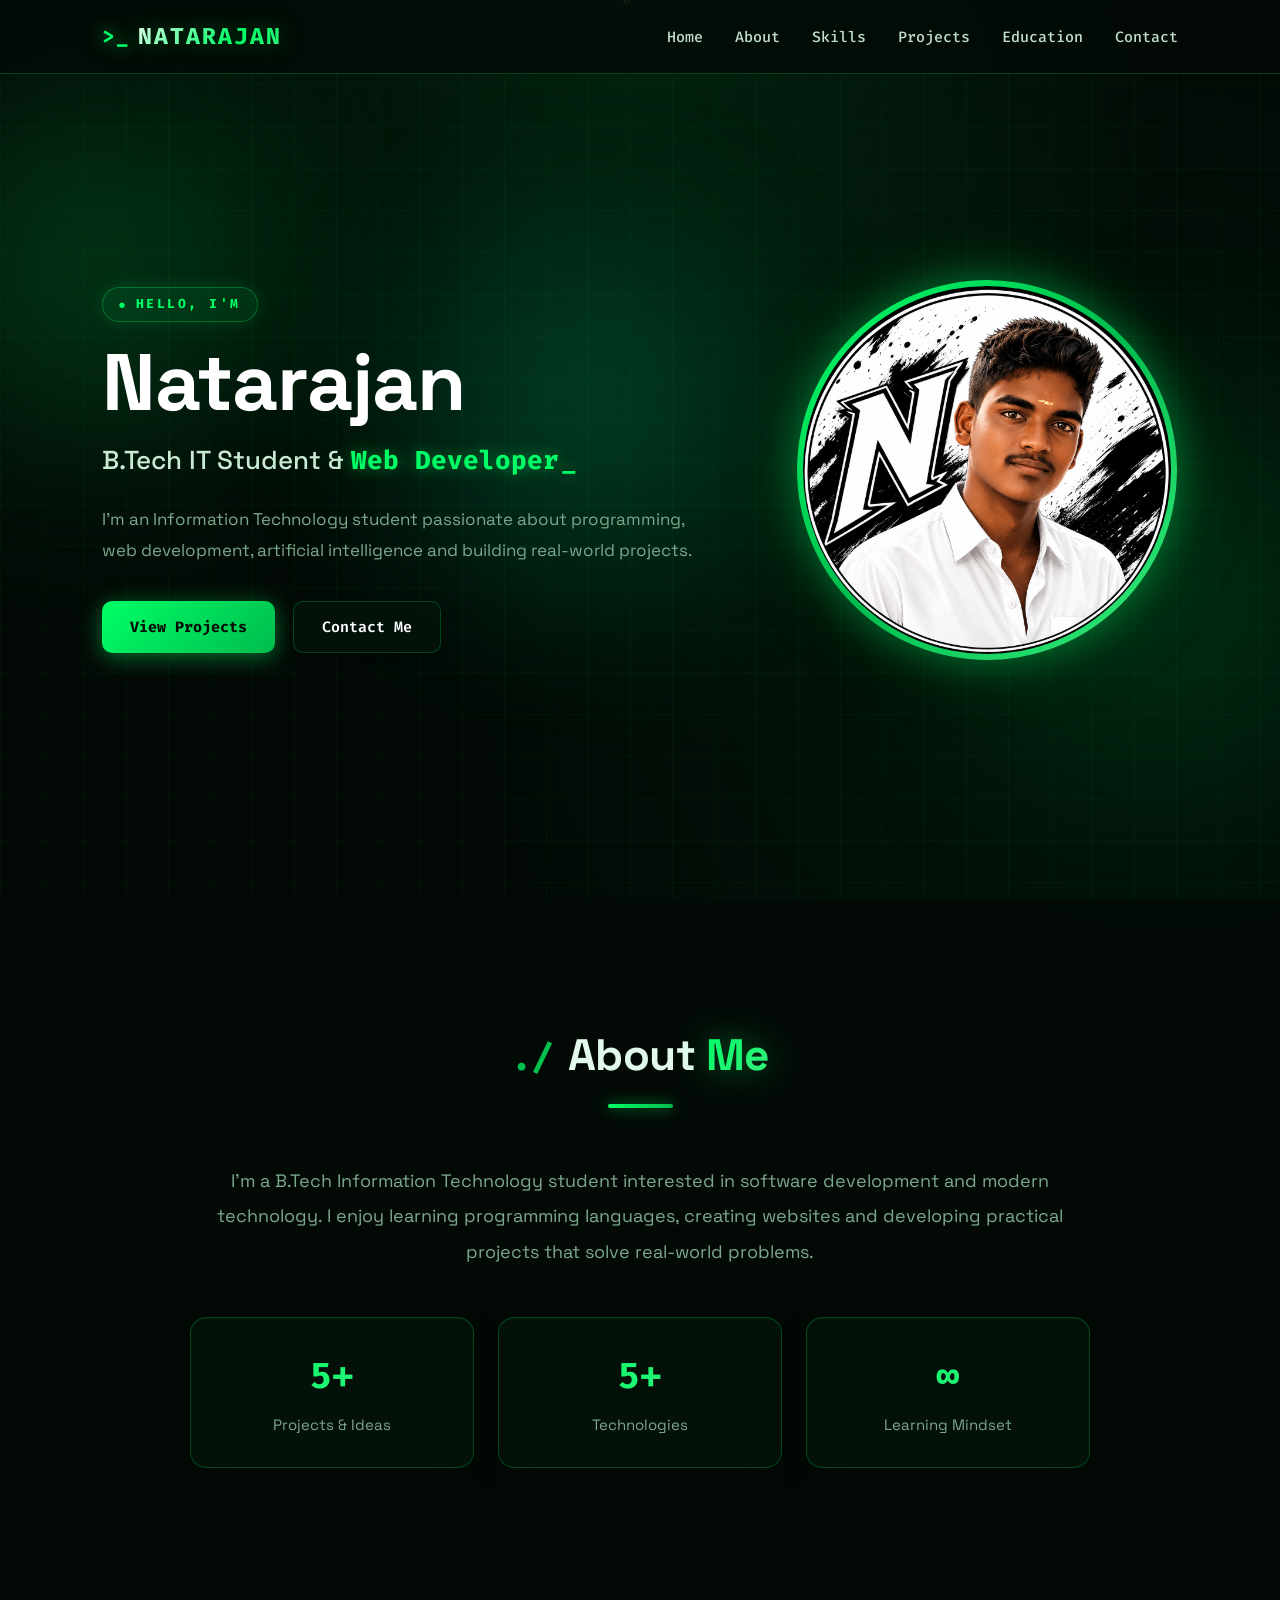
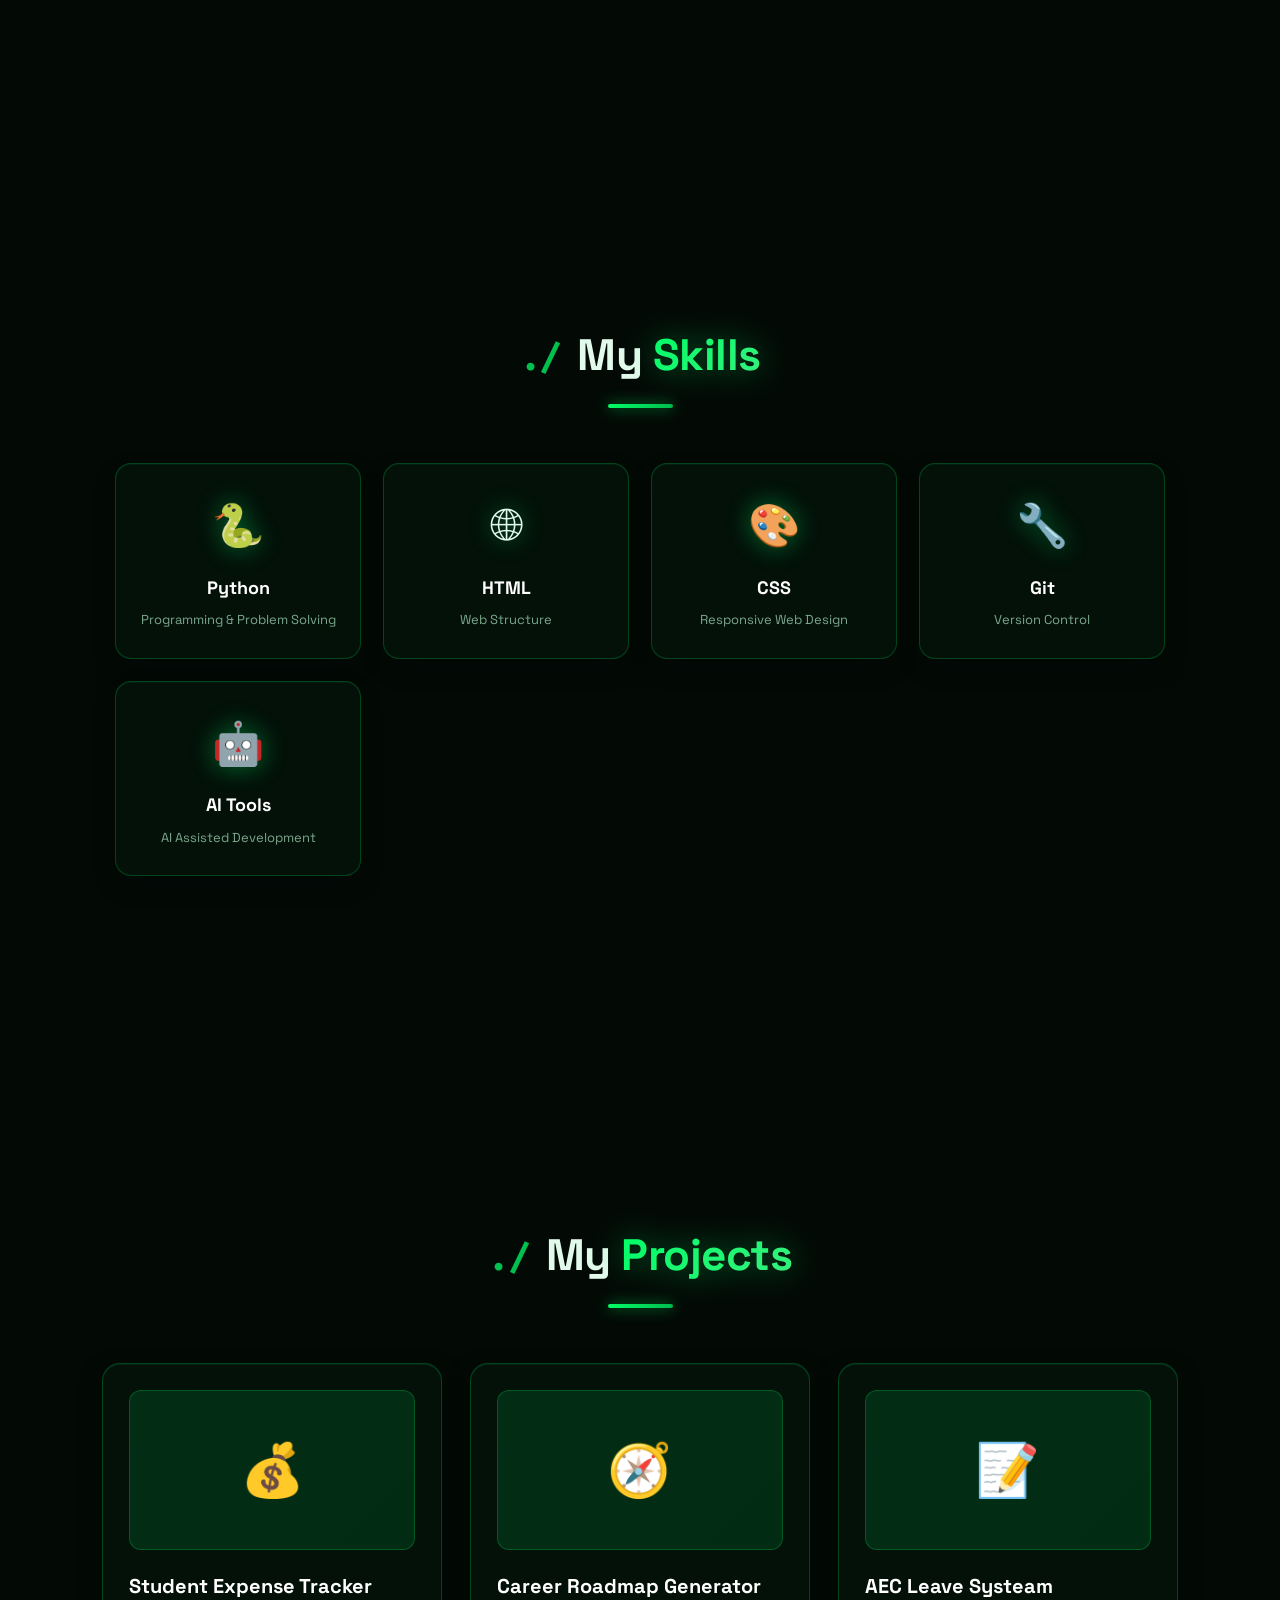
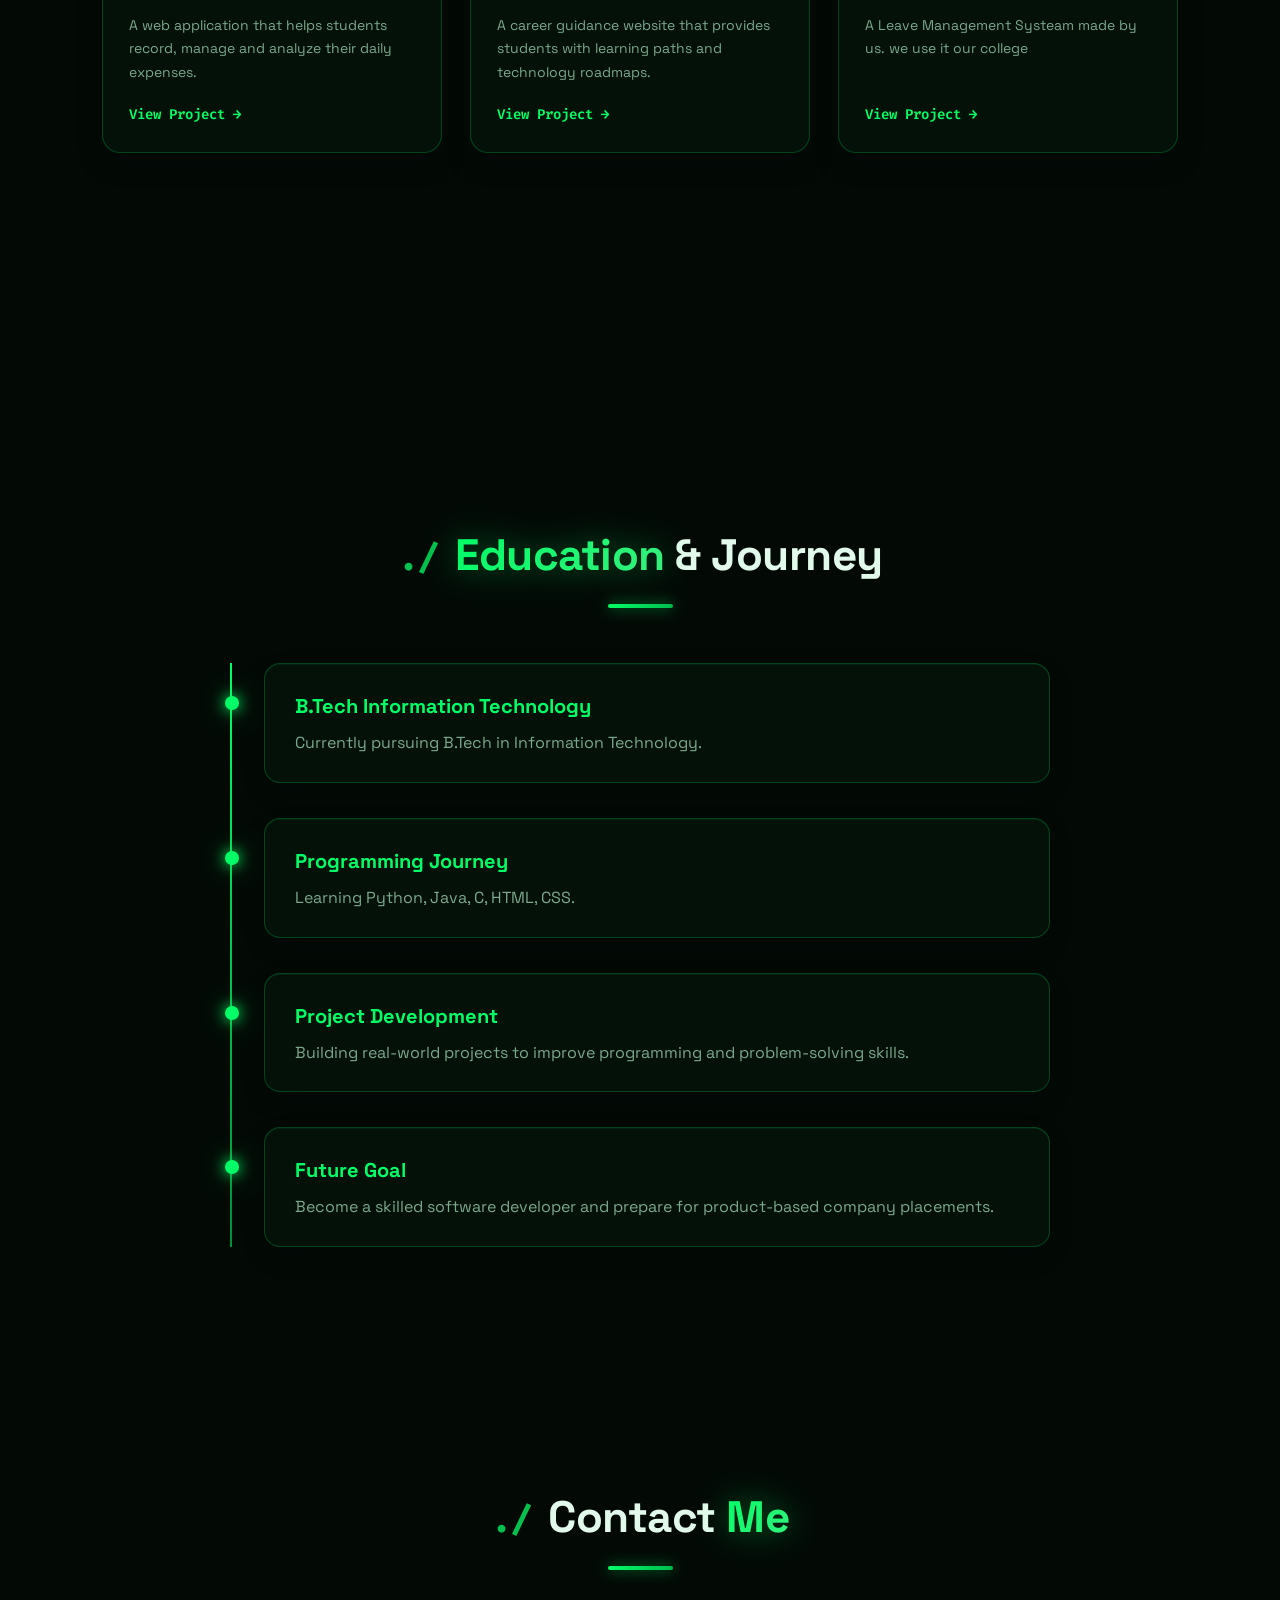
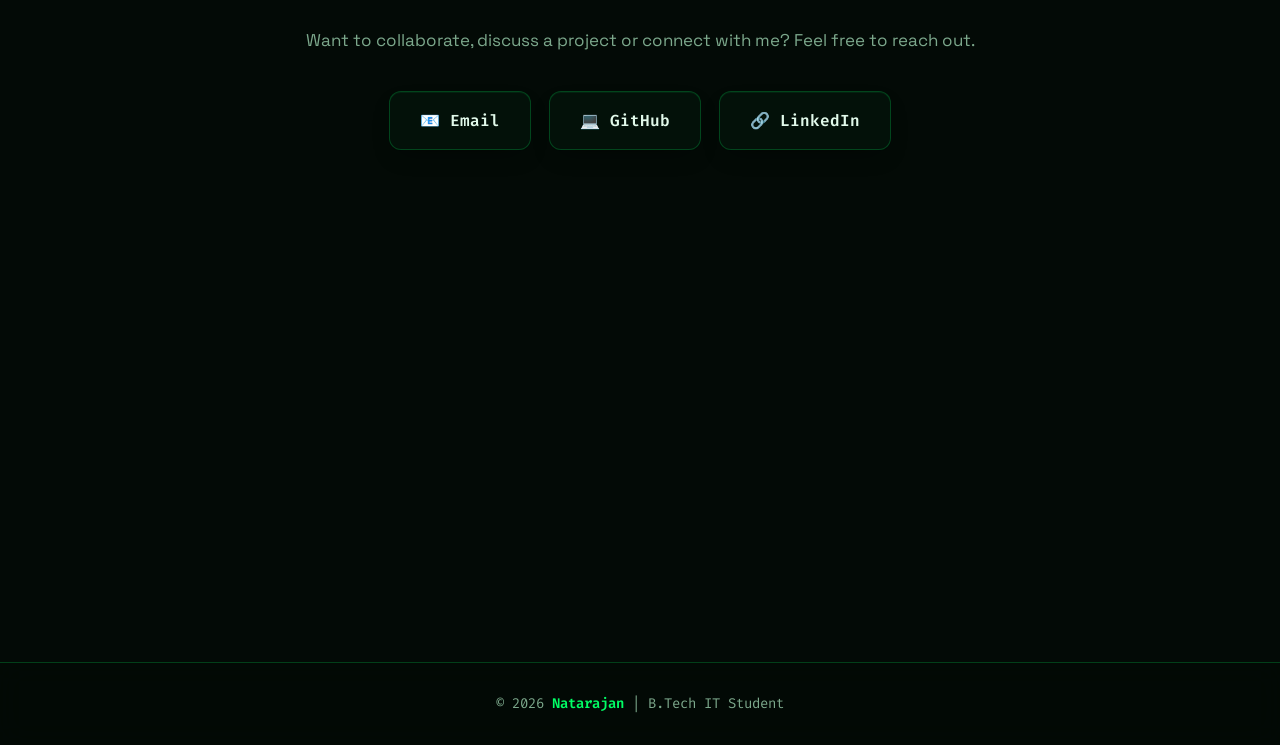
==== commit 6069d0db: "Add cache-busting and no-cache meta headers for mobile browsers" ====
--- a/index.html
+++ b/index.html
@@ -11,7 +11,11 @@
     <link rel="preconnect" href="https://fonts.gstatic.com" crossorigin>
     <link href="https://fonts.googleapis.com/css2?family=Fira+Code:wght@400;500;600;700&family=Space+Grotesk:wght@400;500;600;700&display=swap" rel="stylesheet">
 
-    <link rel="stylesheet" href="style.css">
+    <meta http-equiv="Cache-Control" content="no-cache, no-store, must-revalidate">
+    <meta http-equiv="Pragma" content="no-cache">
+    <meta http-equiv="Expires" content="0">
+
+    <link rel="stylesheet" href="style.css?v=2.1">
     <link rel="icon" href="1fc80492-a239-4e54-9ab8-4602fc651d06.png">
     
     <!--<audio id="music" loop>>
@@ -663,7 +667,7 @@
     </footer>
 
 
-    <script src="sccript.js"></script>
+    <script src="sccript.js?v=2.1"></script>
 
 </body>
 
